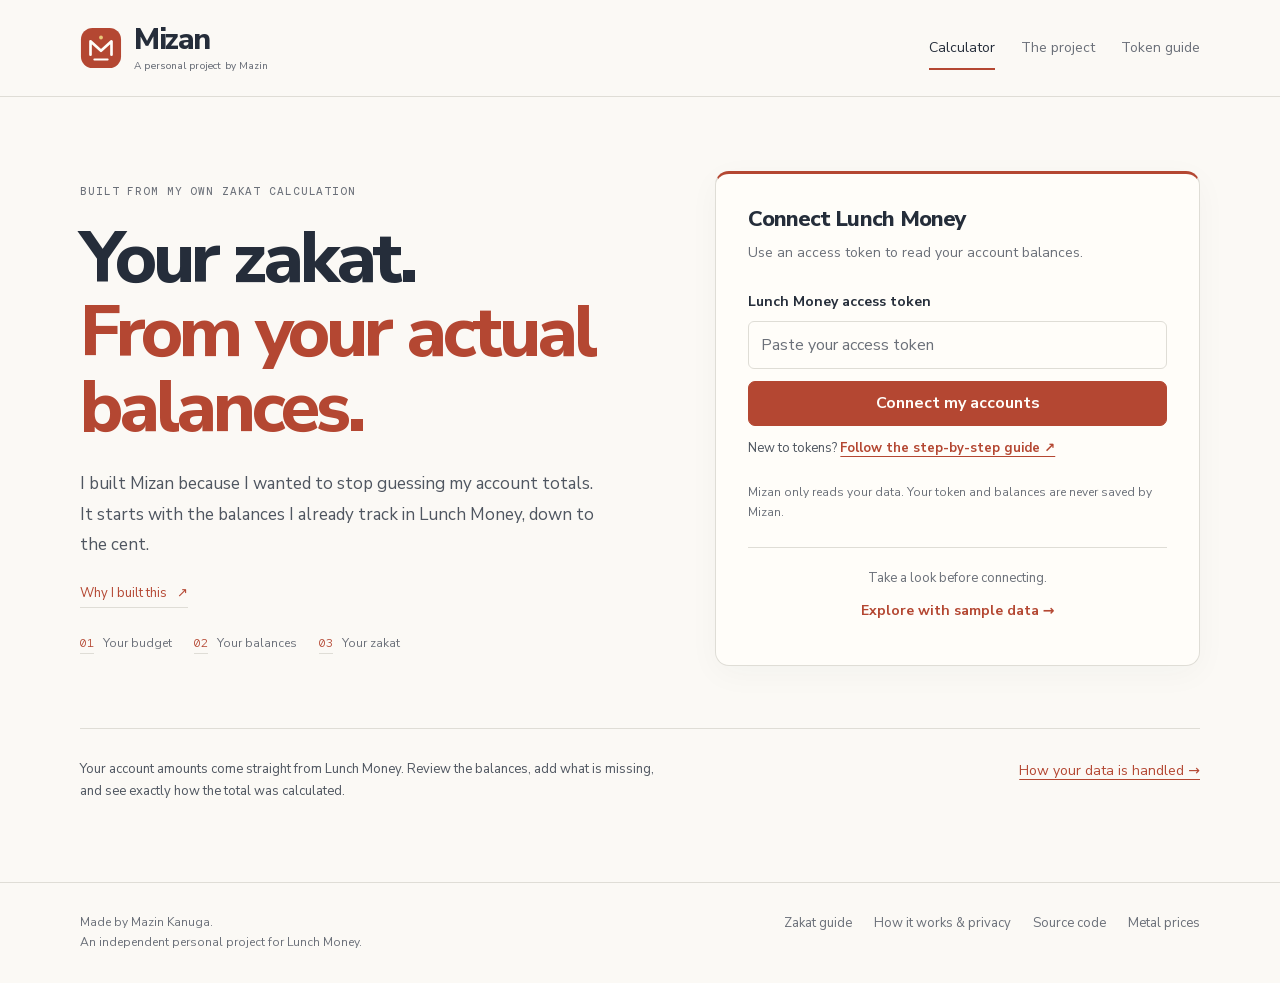
==== index.html @ a9b3d490 "Align token setup and references with current Lunch Money docs" ====
<!doctype html>
<html lang="en">
<head>
<meta charset="utf-8">
<meta name="viewport" content="width=device-width, initial-scale=1">
<!-- The page can connect only to the Lunch Money API and the gold and silver price API. Fonts come only from this site. -->
<meta http-equiv="Content-Security-Policy" content="default-src 'none'; script-src 'unsafe-inline'; style-src 'self' 'unsafe-inline'; font-src 'self'; connect-src https://api.lunchmoney.dev https://api.gold-api.com; img-src data:; base-uri 'none'; form-action 'none'">
<meta name="referrer" content="no-referrer">
<meta name="author" content="Mazin Kanuga">
<meta name="description" content="Mizan is a zakat calculator for Lunch Money users. It reads your balances and gets today's gold and silver prices. Read only. Your token goes only to the Lunch Money API.">
<meta name="color-scheme" content="light dark">
<meta name="theme-color" content="#fbf9f5" media="(prefers-color-scheme: light)">
<meta name="theme-color" content="#161b24" media="(prefers-color-scheme: dark)">
<link rel="icon" href="data:image/svg+xml,%3Csvg%20xmlns%3D%22http%3A%2F%2Fwww.w3.org%2F2000%2Fsvg%22%20viewBox%3D%220%200%2044%2044%22%3E%3Crect%20x%3D%221%22%20y%3D%221%22%20width%3D%2242%22%20height%3D%2242%22%20rx%3D%2212%22%20fill%3D%22%23b44732%22%2F%3E%3Cpath%20d%3D%22M11%2029V15L22%2025L33%2015V29M15%2034H29%22%20fill%3D%22none%22%20stroke%3D%22%23fff%22%20stroke-width%3D%222.8%22%20stroke-linecap%3D%22round%22%20stroke-linejoin%3D%22round%22%2F%3E%3Ccircle%20cx%3D%2222%22%20cy%3D%2211%22%20r%3D%222%22%20fill%3D%22%23e9c879%22%2F%3E%3C%2Fsvg%3E">
<title>Mizan: zakat calculator for Lunch Money</title>
<link rel="stylesheet" href="styles.css">
</head>
<body>
<a class="skip-link" href="#main">Skip to content</a>
<header class="top"><div class="wrap top-inner">
  <a class="brand" href="./" aria-label="Mizan home">
    <svg class="brand-mark" viewBox="0 0 44 44" aria-hidden="true" focusable="false" fill="none"><rect x="1" y="1" width="42" height="42" rx="12" fill="currentColor"/><path d="M11 29V15L22 25L33 15V29" stroke="var(--on-deep)" stroke-width="2.8" stroke-linecap="round" stroke-linejoin="round"/><path d="M15 34H29" stroke="var(--on-deep)" stroke-width="2" stroke-linecap="round"/><circle cx="22" cy="11" r="2" fill="var(--accent)"/></svg>
    <span class="brand-name">Mizan<span class="brand-sub">A personal project by Mazin</span></span>
  </a>
  <nav class="nav" aria-label="Main"><a href="index.html" aria-current="page">Calculator</a><a href="about.html">The project</a><a href="token-guide.html">Token guide</a></nav>
</div></header>
<main id="main" class="wrap">
  <section id="connect" aria-labelledby="heroHead">
    <div class="hero">
      <div class="hero-head">
        <p class="eyebrow">Built from my own zakat calculation</p>
        <h1 id="heroHead">Your zakat.<br><span class="hero-accent">From your actual<br>balances.</span></h1>
        <p class="lead">I built Mizan because I wanted to stop guessing my account totals. It starts with the balances I already track in Lunch Money, down to the cent.</p>
        <p class="personal-link"><a href="about.html">Why I built this <span aria-hidden="true">↗</span></a></p><ol class="journey" aria-label="How it works"><li><span>01</span> Your budget</li><li><span>02</span> Your balances</li><li><span>03</span> Your zakat</li></ol>
      </div>
      <div class="connect-card">
        <h2>Connect Lunch Money</h2>
        <p class="note">Use an access token to read your account balances.</p>
        <label for="token">Lunch Money access token</label>
        <input type="password" id="token" autocomplete="off" autocapitalize="off" autocorrect="off" spellcheck="false" data-1p-ignore data-lpignore="true" data-bwignore placeholder="Paste your access token" aria-describedby="tokenNotice">
        <button type="button" class="primary" id="connectBtn">Connect my accounts</button>
        <p id="status" role="status"></p>
        <p class="connect-help">New to tokens? <a href="token-guide.html" target="_blank" rel="noopener">Follow the step-by-step guide ↗</a></p>
        <p class="token-notice" id="tokenNotice">Mizan only reads your data. Your token and balances are never saved by Mizan.</p>
        <div class="sample-action"><p>Take a look before connecting.</p><button type="button" id="sampleBtn">Explore with sample data →</button></div>
      </div>
    </div>
    <div class="quiet-intro"><p>Your account amounts come straight from Lunch Money. Review the balances, add what is missing, and see exactly how the total was calculated.</p><a href="how-it-works.html">How your data is handled →</a></div>
  </section>

  <div id="app" class="app" hidden>
    <div class="connected"><span id="sub"></span><button type="button" id="restart">Start again</button></div>
    <nav class="progress" aria-label="Calculation steps"><span>✓ Connected</span><span class="divider" aria-hidden="true">/</span><button type="button" id="reviewStep" aria-controls="reviewView" aria-current="step">02 Review balances</button><span class="divider" aria-hidden="true">/</span><button type="button" id="estimateStep" aria-controls="estimateView">03 Your estimate</button></nav>
    <div class="warn" id="dataWarn" hidden></div>
    <section id="reviewView" class="flow-view" aria-labelledby="reviewHead">
      <div class="view-head"><p class="eyebrow">Step 2 of 3</p><h1 id="reviewHead" tabindex="-1">Start with your actual balances.</h1><p class="note">These are your Lunch Money account balances. Keep the ones that belong in your zakat, and check any that need updating.</p></div>
      <div class="review-layout">
        <div class="review-main">
          <div class="review-warnings"><div class="warn" id="staleWarn" hidden></div></div>
          <section class="section" id="accounts"><p class="source-summary" id="accountSourceSummary"></p><h2>Your accounts <span class="note">· <span class="cur"></span></span></h2>
            <div class="scroll"><table class="list"><thead><tr><th>Include</th><th>Account</th><th class="num">Balance</th></tr></thead><tbody id="accountRows"></tbody></table></div>
          </section>
          <details class="disclosure" id="extraAssets"><summary><span>Add other assets<span class="note">Cash, gold, silver, crypto or money owed to you</span></span></summary>
            <p class="note">Add only what is missing from the accounts above.</p>
            <div class="fields">
              <div class="field"><label for="cashHome">Cash at home</label><input type="number" id="cashHome" step="0.01" min="0"></div>
              <div class="field"><label for="crypto">Other crypto, market value</label><input type="number" id="crypto" step="0.01" min="0"></div>
              <div class="field"><label for="owed">Money owed to you that you expect to receive</label><input type="number" id="owed" step="0.01" min="0"></div>
              <div class="field"><label for="otherAssets">Other zakat assets, such as business stock</label><input type="number" id="otherAssets" step="0.01" min="0"></div>
              <div class="field"><label for="goldGrams">Gold that you own (grams)</label><input type="number" id="goldGrams" step="0.01" min="0"></div>
              <div class="field"><label for="goldKarat">Gold purity</label><select id="goldKarat" data-save><option value="24">24 karat</option><option value="22">22 karat</option><option value="21">21 karat</option><option value="18" selected>18 karat</option><option value="14">14 karat</option><option value="10">10 karat</option></select></div>
              <div class="field"><label for="silverGrams">Silver that you own (grams)</label><input type="number" id="silverGrams" step="0.01" min="0"></div>
              <div class="field"><label for="silverPurity">Silver purity</label><select id="silverPurity" data-save><option value="0.999">Fine (999)</option><option value="0.925" selected>Sterling (925)</option><option value="0.8">800</option></select></div>
            </div><p class="inline-note" id="metalValue"></p>
          </details>
          <details class="disclosure" id="debtSettings"><summary><span>Review debts<span class="note" id="debtSummary">Credit cards and other eligible deductions</span></span></summary>
            <p class="note">Credit cards are included by default. Select only the debts your method allows, and edit the deductible amount. Avoid counting the same debt twice.</p>
            <div class="scroll"><table class="list"><thead><tr><th>Include</th><th>Debt</th><th class="num">Amount</th></tr></thead><tbody id="debtRows"></tbody></table></div>
            <p class="note" id="noDebts" hidden>No credit card or loan balances were found.</p>
            <div class="field"><label for="otherDebts">Other debts due now</label><input type="number" id="otherDebts" step="0.01" min="0"></div>
            <p class="inline-note">Mortgage deductions are on the next screen.</p>
          </details>
        </div>
        <aside class="review-aside" aria-label="Before you continue"><h2>A quick check</h2><ol><li>Remove accounts that belong to someone else.</li><li>Check any balance marked “not current”.</li><li>Add missing assets and review debts.</li></ol><button type="button" id="continueEstimate" class="primary">See my estimate →</button><p class="inline-note">You can come back and change any amount.</p></aside>
      </div>
    </section>

    <section id="estimateView" class="flow-view" aria-labelledby="estimateHead" hidden>
      <div class="view-head"><p class="eyebrow">Step 3 of 3</p><h1 id="estimateHead" tabindex="-1">A number you can trace.</h1><p class="note">From each account balance to the final estimate. Open the calculation, review your method, and follow every dollar.</p></div>
      <div class="estimate-layout">
        <aside class="result" aria-labelledby="resultHead"><h2 class="due-label" id="resultHead" tabindex="-1">Estimated zakat</h2><div class="due" id="due" aria-live="polite" aria-atomic="true"></div><p id="resultMethod" class="result-method"></p><p class="due-hint">Assumes your hawl is complete. Confirm your method with your scholar.</p><p class="estimate-summary" id="estimateSummary"></p><details class="result-breakdown" id="resultBreakdown"><summary>How this is calculated</summary><div class="lines" id="lines"></div></details></aside>
        <div class="estimate-main">
          <section class="calculation-card" id="calculation" aria-labelledby="calculationTitle">
            <div class="chart-heading"><div><p class="eyebrow">From balances to your total</p><h2 id="calculationTitle">Every amount has a source.</h2></div><span class="chart-unit cur"></span></div>
            <p class="note">Your selected accounts, plus anything you add, less eligible debts.</p>
            <div id="calculationChart" class="waterfall-chart"></div>
            <dl id="calculationSteps" class="calculation-steps"></dl>
            <details class="ledger-detail"><summary>See every amount in this total</summary><div class="scroll" tabindex="0" role="region" aria-label="Calculation line items"><table><thead><tr><th>Item</th><th>Source</th><th class="num">Amount</th></tr></thead><tbody id="calculationItems"></tbody><tfoot><tr><th colspan="2" scope="row">Total after debts</th><td class="num" id="ledgerTotal"></td></tr></tfoot></table></div></details>
          </section>
          <details class="disclosure" id="methodSettings"><summary><span>Your method &amp; prices<span class="note" id="methodSummary"></span></span></summary><div class="method-content">
          <div class="estimate-choice"><fieldset><legend>Your nisab</legend><p class="note">The minimum wealth threshold. Choose the metal your method uses.</p><div class="choice-options"><label class="opt"><input type="radio" name="nisab" value="silver" checked>Silver</label><label class="opt"><input type="radio" name="nisab" value="gold">Gold</label></div></fieldset><p class="inline-note"><a href="zakat-guide.html#which-nisab" target="_blank" rel="noopener">Help choosing a nisab ↗</a></p></div>
          <details class="disclosure" id="mortgageSettings"><summary><span>Mortgage deduction<span class="note" id="mortgageChoice">Not deducted</span></span></summary>
            <p class="note">Scholars differ about mortgage deductions. Use the approach you follow.</p><fieldset><legend class="sr">Mortgage method</legend><div class="stacked-options"><label class="opt"><input type="radio" name="mortgage" value="none" checked>Do not deduct</label><label class="opt"><input type="radio" name="mortgage" value="next">Deduct the next payment</label><label class="opt"><input type="radio" name="mortgage" value="year">Deduct the next 12 months</label></div></fieldset>
            <div class="mortgage-fields fields" id="mortgageFields" hidden><div class="field"><label for="mortgagePayment">Deductible amount per payment</label><input type="number" id="mortgagePayment" step="0.01" min="0"></div><div class="field"><label for="mortgagePerYear">Payments a year</label><input type="number" id="mortgagePerYear" step="1" min="0" value="12"></div><p class="note">Enter only the part your method allows. For example, NZF UK excludes interest. For 12 months, use the average deductible amount per payment.</p></div><p class="inline-note" id="mortgageInfo"></p>
          </details>
          <details class="disclosure" id="priceSettings"><summary><span>Prices &amp; nisab weights<span class="note">Review prices or change the standard weights</span></span></summary>
            <div class="warn" id="priceWarn" hidden></div><p class="note">Prices in <span class="cur"></span> per gram of pure metal.</p>
            <div class="fields"><div class="field"><label for="goldPrice">Gold price per gram</label><input type="number" id="goldPrice" step="0.001" min="0"></div><div class="field"><label for="silverPrice">Silver price per gram</label><input type="number" id="silverPrice" step="0.0001" min="0"></div><div class="field"><label for="silverGramsNisab">Silver nisab (grams)</label><input type="number" id="silverGramsNisab" value="595" step="0.01" min="0" data-save></div><div class="field"><label for="goldGramsNisab">Gold nisab (grams)</label><input type="number" id="goldGramsNisab" value="85" step="0.01" min="0" data-save></div></div><p class="note price-info" id="priceInfo"></p>
          </details>
          </div></details>
          <details class="disclosure" id="comparison"><summary><span>How other methods compare<span class="note">Explore the difference; choose the method you follow</span></span></summary><div id="methodChart" class="method-chart" aria-label="Select a calculation method"></div><details class="ledger-detail"><summary>View the comparison table</summary><div class="scroll" tabindex="0" role="region" aria-label="Method comparison"><table><thead><tr><th>Nisab</th><th>Mortgage</th><th class="num">Threshold</th><th class="num">Net wealth</th><th class="num">Zakat</th></tr></thead><tbody id="methodRows"></tbody></table></div></details></details>
          <div class="view-actions"><button type="button" id="backToReview" class="link-button">← Edit my balances</button></div>
        </div>

      </div>
      <section class="history-panel chart-card" id="history" aria-labelledby="historyTitle">
        <div class="chart-heading"><div><p class="eyebrow">Your balances over time</p><h2 id="historyTitle">The year behind your number.</h2></div><span class="chart-unit">Lunch Money history</span></div>
        <p class="note">Selected Lunch Money accounts and debts only. Added assets, other debts and mortgage deductions are excluded. This history supports your hawl review; it cannot confirm a completed hawl.</p>
        <div class="history-readout"><div><span id="historyDate" class="history-date"></span><strong id="historyAmount"></strong></div><span id="historyState" class="history-state"></span></div>
        <div id="historyChart" class="history-chart"></div>
        <div id="historyTicks" class="history-ticks" aria-hidden="true"></div>
        <label class="sr" for="historyCursor">Explore a month in your balance history</label><input type="range" id="historyCursor" min="0" max="12" step="1" value="12" aria-describedby="historyCursorHelp">
        <p id="historyCursorHelp" class="chart-help">Drag to explore a month, or use the arrow keys. Only adjacent complete totals are connected.</p>
        <div class="chart-legend"><span><i class="complete-dot"></i>Complete total</span><span><i class="partial-dot"></i>Partial subtotal</span><span id="thresholdLegend"></span></div>
        <details class="ledger-detail"><summary>View monthly amounts &amp; coverage</summary><p id="hawlSummary"></p><div class="scroll" tabindex="0" role="region" aria-label="Monthly balance history"><table><thead><tr><th>Month</th><th class="num">Known total</th><th class="barcell"><span class="sr">Compared with the nisab</span></th></tr></thead><tbody id="hawlRows"></tbody></table></div><p class="note">Partial rows are not classified against the nisab. <a href="zakat-guide.html#hawl" target="_blank" rel="noopener">Read about the hawl ↗</a></p></details>
      </section>
      <div class="reset-row"><button type="button" class="link-button small" id="reset">Reset my method choices</button><p class="note">Only your method preferences are saved. Your balances and token are not.</p></div>
    </section>
  </div>
</main>
<footer class="foot"><div class="wrap foot-inner">
  <div><p>Made by Mazin Kanuga.</p><p>An independent personal project for <a href="https://lunchmoney.app" rel="noreferrer">Lunch Money</a>.</p></div>
  <nav aria-label="Footer"><a href="zakat-guide.html">Zakat guide</a><a href="how-it-works.html">How it works &amp; privacy</a><a href="https://github.com/TechnoDudeX/lunchmoney-zakat" rel="noreferrer">Source code</a><a href="https://gold-api.com" rel="noreferrer">Metal prices</a></nav>
</div></footer>
<script>(function () {
  "use strict";
  var API = "https://api.lunchmoney.dev/v2";
  var OUNCE_GRAMS = 31.1034768;
  var SAVE_KEY = "lunchmoney-zakat-choices-v1";
  var RETIREMENT = /\b(rrsp|rrif|lira|lif|lrsp|dpsp|prpp|pension|401\s?\(?k\)?|403\s?\(?b\)?|457b?|ira|roth|tsp|sep[- ]?ira|simple[- ]?ira|retire\w*)\b/i;
  var MONTHS = ["Jan", "Feb", "Mar", "Apr", "May", "Jun", "Jul", "Aug", "Sep", "Oct", "Nov", "Dec"];

  var $ = function (id) { return document.getElementById(id); };
  var num = function (el) { var v = parseFloat(el.value); return isFinite(v) ? v : 0; };
  var pos = function (el) { return Math.max(0, num(el)); };  // fields that cannot be less than 0
  var radio = function (name) { return document.querySelector("input[name=" + name + "]:checked").value; };
  var pad = function (n) { return String(n).padStart(2, "0"); };
  var esc = function (s) {
    return String(s).replace(/[&<>"']/g, function (c) {
      return { "&": "&amp;", "<": "&lt;", ">": "&gt;", '"': "&quot;", "'": "&#39;" }[c];
    });
  };
  var fdate = function (iso) {
    if (!iso) return "unknown";
    var p = iso.split("-");
    return (p[2] ? (+p[2]) + " " : "") + MONTHS[+p[1] - 1] + " " + p[0];
  };
  function todayIso() { var t = new Date(); return t.getFullYear() + "-" + pad(t.getMonth() + 1) + "-" + pad(t.getDate()); }
  function lastMonths(n) {
    var t = new Date(), out = [];
    for (var i = n - 1; i >= 0; i--) {
      var d = new Date(t.getFullYear(), t.getMonth() - i, 1);
      out.push(d.getFullYear() + "-" + pad(d.getMonth() + 1));
    }
    return out;
  }

  // ---------------------------------------------------------------------------
  // Reading data. The only request method in this file is GET.
  // ---------------------------------------------------------------------------

  function lmGet(token, path) {
    return fetch(API + path, {
      method: "GET", credentials: "omit", cache: "no-store", redirect: "error", referrerPolicy: "no-referrer",
      headers: { "Authorization": "Bearer " + token, "Accept": "application/json" }
    }).then(function (r) {
      if (r.status === 401 || r.status === 403) throw new Error("The token does not work. Copy all of it again, or make a new token.");
      if (r.status === 429) throw new Error("Lunch Money received too many requests. Wait 1 minute, then try again.");
      if (!r.ok) throw new Error("Lunch Money sent error " + r.status + " for " + path.split("?")[0] + ".");
      return r.json();
    }, function () {
      throw new Error("The page cannot connect to Lunch Money. Check your internet connection.");
    });
  }

  function metalPrices(currency) {
    var cur = currency.toUpperCase();
    var one = function (symbol) {
      return fetch("https://api.gold-api.com/price/" + symbol + "/" + encodeURIComponent(cur),
                   { method: "GET", credentials: "omit", cache: "no-store", redirect: "error", referrerPolicy: "no-referrer" })
        .then(function (r) { return r.ok ? r.json() : Promise.reject(r.status); });
    };
    return Promise.all([one("XAU"), one("XAG")]).then(function (p) {
      if (!(p[0].price > 0) || !(p[1].price > 0) || p[0].currency !== cur || p[1].currency !== cur) throw new Error("no price");
      return { gold: p[0].price / OUNCE_GRAMS, silver: p[1].price / OUNCE_GRAMS,
               date: (p[0].updatedAt || todayIso()).slice(0, 10), source: "gold-api.com", fallback: false };
    }).catch(function () {
      return { gold: 0, silver: 0, date: "", source: "", fallback: true };
    });
  }

  function loadFromLunchMoney(token) {
    var months = lastMonths(13), warnings = [];
    // The parts that the calculator can work without: show a warning, not an error.
    var optional = function (key, text) {
      return function () { warnings.push(text); var o = {}; o[key] = []; return o; };
    };
    return lmGet(token, "/me").then(function (me) {
      return Promise.all([
        lmGet(token, "/plaid_accounts"),
        lmGet(token, "/manual_accounts"),
        lmGet(token, "/crypto/manual").catch(optional("crypto_manual",
          "The page could not read your manual crypto from Lunch Money. Try again, or add its value under Add other assets on Review balances.")),
        lmGet(token, "/crypto/synced").catch(optional("crypto_synced",
          "The page could not read your synced crypto from Lunch Money. Try again, or add its value under Add other assets on Review balances.")),
        // end_month is last month: the current month can be in the future for the server (time zones),
        // and the hawl uses the amounts on the page for today.
        lmGet(token, "/balance_history?start_month=" + months[0] + "&end_month=" + months[months.length - 2]).catch(
          optional("balance_history", "The page could not read your balance history, so the hawl table is not complete.")),
        metalPrices(me.primary_currency || "usd")
      ]).then(function (r) {
        var data = buildData(me, r[0].plaid_accounts || [], r[1].manual_accounts || [], r[2].crypto_manual || [],
                             r[3].crypto_synced || [], r[4].balance_history || [], r[5], months);
        data.warnings = warnings.concat(data.warnings);
        return data;
      });
    });
  }

  function kindOf(type, subtype, name) {
    var t = (type || "").toLowerCase();
    if (t === "loan" && /mortgage/i.test((subtype || "") + " " + name)) return "mortgage";
    return { cash: "cash", depository: "cash", checking: "cash", savings: "cash", investment: "investment",
             brokerage: "investment", cryptocurrency: "investment", credit: "card", loan: "loan",
             "other liability": "loan", "other asset": "other", "employee compensation": "other" }[t] || "skip";
  }

  function buildData(me, plaid, manual, cryptoManual, cryptoSynced, history, prices, months) {
    var currency = (me.primary_currency || "usd").toLowerCase();
    var hist = {};
    history.forEach(function (s) {
      var src = s.source || {};
      var id = src.plaid_account_id || src.manual_account_id || src.crypto_manual_id || src.crypto_synced_id || src.deleted_account_id;
      // A synced crypto account has 1 source for each coin. A manual crypto entry is 1 coin, and its symbol can be null.
      var key = src.type + ":" + id + (src.type === "crypto_synced" ? ":" + String(src.symbol || "").toLowerCase() : "");
      var byMonth = {};
      (s.balances || []).forEach(function (b) {
        var value = b.to_base == null || b.to_base === "" ? NaN : Number(b.to_base);
        byMonth[b.month] = isFinite(value) ? value : null;
      });
      hist[key] = { source: src, months: byMonth };
    });
    var series = function (key) {
      var h = hist[key];
      return months.map(function (m) { return h && (m in h.months) ? h.months[m] : null; });
    };
    var accounts = [], debts = [], mortgages = [], used = {}, warnings = [];
    var CLOSED_NOTE = "Closed account. It counts only for the months when it was open.";

    function add(o) {
      var h = series(o.key);
      used[o.key] = true;
      if (!o.amount && !o.keep && !h.some(Boolean)) return;
      var kind = kindOf(o.type, o.subtype, o.name);
      var row = { key: o.key, name: o.name, amount: o.amount, status: o.status || "", history: h,
                  updated: (o.updated || "").slice(0, 10), note: o.note || "", include: o.include !== false };
      if (o.currency && o.currency.toLowerCase() !== currency && o.status !== "closed") {
        row.note = ("The account is in " + o.currency.toUpperCase() + ". The amount is at the Lunch Money exchange rate. " + row.note).trim();
      }
      if (o.status === "closed" && (kind === "loan" || kind === "mortgage")) return;  // a closed loan is not due now
      if (kind === "mortgage") { if (o.amount) mortgages.push({ name: o.name, balance: o.amount }); return; }
      if (kind === "skip") return;
      if (kind === "cash" || kind === "investment") {
        // Test the account's own name, not the bank name ("Wealthsimple" must not look like "SIMPLE IRA").
        if (o.status !== "closed" && RETIREMENT.test((o.subtype || "") + " " + (o.ownName || o.name))) {
          row.note = (row.note + " Retirement account. Some scholars delay zakat on this money until you take it out.").trim();
        }
        accounts.push(row);
      } else if (kind === "other") {
        row.include = false;
        row.note = (row.note + " Include it if it is cash, savings, trade goods or investments.").trim();
        accounts.push(row);
      } else {
        row.amount = Math.max(o.amount, 0);  // a card paid in full stays, for its past month-end balances
        if (kind === "card" && o.status === "deactivated") {
          row.include = false;
          row.note = (row.note + " This card is deactivated. Include it only if you still owe this balance.").trim();
        } else if (kind === "loan") {
          row.include = false;
          row.note = (row.note + " Include only the part that is due now.").trim();
        }
        debts.push(row);
      }
    }
    // Plaid and manual accounts always have to_base. For crypto, to_base is null when Lunch Money has no price,
    // and balance is then a number of coins, not money.
    var amountOf = function (a) { return Number(a.to_base != null ? a.to_base : a.balance) || 0; };
    var cryptoValue = function (c) { return c.to_base != null ? Number(c.to_base) || 0 : null; };

    plaid.forEach(function (a) {
      // Closed and inactive accounts count only for the months when they were open.
      var closed = a.status === "inactive" || a.status === "closed";
      var name = a.display_name || ((a.institution_name || "") + " " + a.name).trim();
      add({ key: "plaid:" + a.id, type: a.type, subtype: a.subtype, status: closed ? "closed" : a.status, currency: a.currency,
            name: name + (closed ? " (closed)" : ""), ownName: a.name, amount: closed ? 0 : amountOf(a),
            note: closed ? CLOSED_NOTE : "", updated: a.balance_last_update || a.plaid_last_successful_update });
    });
    manual.forEach(function (a) {
      var closed = a.status === "closed" || !!a.closed_on;
      add({ key: "manual:" + a.id, type: a.type, subtype: a.subtype, status: closed ? "closed" : "manual", currency: a.currency,
            name: (a.display_name || a.name) + (closed ? " (closed)" : ""), ownName: a.name, amount: closed ? 0 : amountOf(a),
            note: closed ? CLOSED_NOTE : "", updated: a.balance_as_of || a.updated_at });
    });
    var cryptoNote = "Crypto that you keep as an investment is usually subject to zakat at its market value.";
    var noPrice = "Lunch Money has no price for this coin. Type its value, and select the box.";
    cryptoManual.forEach(function (c) {
      var value = cryptoValue(c);
      add({ key: "crypto_manual:" + c.id, type: "cryptocurrency", status: "manual", include: value !== null, keep: value === null,
            name: c.display_name || c.name || String(c.symbol || "").toUpperCase(), amount: value || 0,
            updated: c.balance_as_of, note: value === null ? noPrice : cryptoNote });
    });
    cryptoSynced.forEach(function (acc) {
      (acc.balances || []).forEach(function (b) {
        var value = cryptoValue(b);
        add({ key: "crypto_synced:" + acc.id + ":" + String(b.symbol || "").toLowerCase(), type: "cryptocurrency",
              status: acc.status === "active" ? "active" : "relink", include: value !== null, keep: value === null,
              name: ((acc.display_name || acc.provider || "") + " " + (b.display_name || b.name || String(b.symbol || "").toUpperCase())).trim(),
              amount: value || 0, updated: b.balance_as_of, note: value === null ? noPrice : cryptoNote });
      });
    });
    // Deleted accounts: only their past month-end balances, for the hawl. A deleted home, car or loan is not used.
    Object.keys(hist).forEach(function (key) {
      var src = hist[key].source;
      if (used[key] || src.type !== "deleted") return;
      var type = src.account_type || "cash";
      var kind = kindOf(type, src.subtype, src.display_name || src.name || "");
      if (kind === "skip" || kind === "loan" || kind === "mortgage") return;
      add({ key: key, type: type, subtype: src.subtype, status: "closed", amount: 0,
            name: (src.display_name || src.name || "Deleted account") + " (closed)", note: CLOSED_NOTE });
    });

    return { generated: todayIso(), budget: me.budget_name || "", currency: currency, months: months,
             accounts: accounts, debts: debts, mortgages: mortgages, prices: prices, sample: false, warnings: warnings };
  }

  function sampleData() {
    var months = lastMonths(13);
    var grow = function (start, step, today) {
      return months.map(function (m, i) { return i === months.length - 1 ? today : Math.round((start + step * i) * 100) / 100; });
    };
    return metalPrices("cad").then(function (prices) {
      return {
        generated: todayIso(), budget: "Sample budget", currency: "cad", months: months, sample: true, prices: prices, warnings: [],
        accounts: [
          { key: "s1", name: "Sample Bank Chequing", amount: 4200, status: "active", updated: todayIso(), note: "", include: true, history: grow(2500, 150, 4200) },
          { key: "s2", name: "Sample Bank Savings", amount: 8500, status: "active", updated: todayIso(), note: "", include: true, history: grow(5000, 300, 8500) },
          { key: "s3", name: "Sample Broker TFSA", amount: 6300, status: "active", updated: todayIso(), note: "", include: true, history: grow(4000, 200, 6300) },
          { key: "s4", name: "Sample Broker RRSP", amount: 12000, status: "relink", updated: lastMonths(1)[0] + "-01", include: true, history: grow(9000, 250, 12000),
            note: "Retirement account. Some scholars delay zakat on this money until you take it out." },
          { key: "s5", name: "Sample Wallet BTC", amount: 2100, status: "manual", updated: todayIso(), include: true, history: grow(1200, 80, 2100),
            note: "Crypto that you keep as an investment is usually subject to zakat at its market value." }
        ],
        debts: [
          { key: "s6", name: "Sample Bank Visa", amount: 650, status: "active", updated: todayIso(), note: "", include: true, history: grow(900, -20, 650) }
        ],
        mortgages: [{ name: "Sample Bank Mortgage", balance: 420000 }]
      };
    });
  }

  // ---------------------------------------------------------------------------
  // The calculator
  // ---------------------------------------------------------------------------

  var D, money, price, accountRows, debtRows;
  var METAL = { silver: "Silver", gold: "Gold" };
  var MORTGAGE = { none: "Not deducted", next: "Next payment", year: "Next 12 months" };

  function setView(view) {
    var reviewing = view === "review";
    $("reviewView").hidden = !reviewing;
    $("estimateView").hidden = reviewing;
    $("reviewStep").toggleAttribute("aria-current", reviewing);
    $("estimateStep").toggleAttribute("aria-current", !reviewing);
    (reviewing ? $("reviewStep") : $("estimateStep")).setAttribute("aria-current", "step");
    (reviewing ? $("reviewHead") : $("estimateHead")).focus({ preventScroll: true });
    window.scrollTo(0, 0);
  }

  function show(data) {
    D = data;
    var cur = D.currency.toUpperCase();
    money = new Intl.NumberFormat(undefined, { style: "currency", currency: cur });
    price = new Intl.NumberFormat(undefined, { style: "currency", currency: cur, maximumFractionDigits: 3 });
    document.querySelectorAll(".cur").forEach(function (el) { el.textContent = cur; });

    $("sub").textContent = D.sample ? "Sample accounts · " + cur + " · Fictional balances" : D.budget + " · " + cur + " · " + fdate(D.generated);
    $("priceInfo").textContent = D.prices.fallback ? "You can enter prices manually." : "Prices from " + D.prices.source + " · " + fdate(D.prices.date) + ". You can edit these values.";
    $("priceWarn").hidden = !D.prices.fallback;
    $("priceWarn").textContent = "We couldn't load gold and silver prices in " + cur + ". Enter today's prices here to complete your estimate.";
    $("goldPrice").value = D.prices.gold ? D.prices.gold.toFixed(3) : "";
    $("silverPrice").value = D.prices.silver ? D.prices.silver.toFixed(4) : "";

    accountRows = buildRows(D.accounts, "accountRows");
    debtRows = buildRows(D.debts, "debtRows");
    $("noDebts").hidden = D.debts.length > 0;
    $("mortgageInfo").textContent = D.mortgages.length ? "A mortgage was found in Lunch Money. Enter only the amount you can deduct; the full balance is not deducted automatically." : "";
    var stale = accountRows.concat(debtRows).filter(function (r) { return r.stale && r.data.include && r.data.amount; })
      .map(function (r) { return r.data.name; });
    $("staleWarn").hidden = !stale.length;
    $("staleWarn").textContent = stale.length + (stale.length === 1 ? " balance may be" : " balances may be") + " out of date. Check the rows marked ‘not current’ against your bank before continuing.";
    $("debtSettings").open = debtRows.some(function (r) { return r.stale && r.cb.checked && num(r.input); });
    $("dataWarn").hidden = !(D.warnings && D.warnings.length);
    $("dataWarn").textContent = (D.warnings || []).join(" ");

    $("connect").hidden = true;
    $("app").hidden = false;
    load();
    render();
    setView("review");
  }

  function buildRows(list, tbodyId) {
    var tbody = $(tbodyId), rows = [];
    tbody.innerHTML = "";
    list.forEach(function (a) {
      var tr = document.createElement("tr");
      var old = a.updated ? (new Date(D.generated) - new Date(a.updated)) / 86400000 > 3 : false;
      var stale = old || ["relink", "error", "revoked", "not found"].indexOf(a.status) >= 0;
      tr.innerHTML =
        '<td><input type="checkbox" aria-label="Include ' + esc(a.name) + '"' + (a.include ? " checked" : "") + "></td>" +
        '<td><span class="name">' + esc(a.name) + "</span>" +
        '<div class="note"><span class="source-state">' + (D.sample ? "Sample balance" : "Lunch Money") + '</span></div>' +
        (a.status === "closed" ? "" : '<div class="note">Balance from ' + esc(fdate(a.updated)) +
          (stale ? ' <span class="badge">not current</span>' : "") + "</div>") +
        (a.note ? '<div class="note">' + esc(a.note) + "</div>" : "") + "</td>" +
        '<td class="num"><input type="number" step="0.01" aria-label="Amount for ' + esc(a.name) + '"></td>';
      var cb = tr.querySelector("input[type=checkbox]"), input = tr.querySelector("input[type=number]");
      input.value = Number(a.amount).toFixed(2);
      tbody.appendChild(tr);
      rows.push({ data: a, cb: cb, input: input, tr: tr, stale: stale, source: tr.querySelector(".source-state") });
    });
    return rows;
  }

  // Only the choices are saved. Amounts and the token are never saved.
  function load() {
    try {
      var s = JSON.parse(localStorage.getItem(SAVE_KEY) || "{}");
      document.querySelectorAll("[data-save]").forEach(function (el) {
        if (s[el.id] == null) return;
        if (el.tagName === "SELECT" ? el.querySelector('option[value="' + s[el.id] + '"]') : parseFloat(s[el.id]) > 0) el.value = s[el.id];
      });
      ["nisab", "mortgage"].forEach(function (n) {
        var el = s[n] && document.querySelector('input[name=' + n + '][value="' + s[n] + '"]');
        if (el) el.checked = true;
      });
    } catch (e) { /* storage is not available: use the defaults */ }
  }
  function save() {
    try {
      var s = { nisab: radio("nisab"), mortgage: radio("mortgage") };
      document.querySelectorAll("[data-save]").forEach(function (el) { s[el.id] = el.value; });
      localStorage.setItem(SAVE_KEY, JSON.stringify(s));
    } catch (e) { /* storage is not available */ }
  }

  function totals(metal, mortgageMode) {
    var gold = pos($("goldPrice")), silver = pos($("silverPrice"));
    var assets = 0, debts = 0;
    accountRows.forEach(function (r) { if (r.cb.checked) assets += num(r.input); });  // an overdraft can be < 0
    var goldValue = pos($("goldGrams")) * (num($("goldKarat")) / 24) * gold;
    var silverValue = pos($("silverGrams")) * num($("silverPurity")) * silver;
    assets += pos($("cashHome")) + pos($("crypto")) + pos($("owed")) + pos($("otherAssets")) + goldValue + silverValue;
    debtRows.forEach(function (r) { if (r.cb.checked) debts += pos(r.input); });
    debts += pos($("otherDebts"));
    var pay = pos($("mortgagePayment"));
    var mortgage = mortgageMode === "next" ? pay : mortgageMode === "year" ? pay * pos($("mortgagePerYear")) : 0;
    var net = assets - debts - mortgage;
    var grams = pos($(metal + "GramsNisab"));
    var unit = metal === "gold" ? gold : silver;
    var nisab = grams * unit;
    var missing = [];
    if (!(unit > 0)) missing.push(metal + " price");
    if (!(grams > 0)) missing.push(metal + " nisab weight");
    if (pos($("goldGrams")) > 0 && !(gold > 0) && metal !== "gold") missing.push("gold price");
    if (pos($("silverGrams")) > 0 && !(silver > 0) && metal !== "silver") missing.push("silver price");
    var ready = missing.length === 0;
    var due = ready ? (net > 0 && net >= nisab ? net * 0.025 : 0) : null;
    return { assets: assets, debts: debts, mortgage: mortgage, net: net, nisab: nisab, due: due, ready: ready,
             nisabReady: unit > 0 && grams > 0, missing: missing,
             assetsReady: !(pos($("goldGrams")) > 0 && !(gold > 0)) && !(pos($("silverGrams")) > 0 && !(silver > 0)),
             grams: grams, unit: unit, goldValue: goldValue, silverValue: silverValue };
  }

  // Missing history is unknown, never an assumed zero. Closed-account gaps also
  // stay unknown: month-end data alone cannot establish an opening/closing date.
  function hawlMonths(monthKeys, accounts, debts, nisab, ready) {
    var last = monthKeys.length - 1;
    return monthKeys.map(function (m, i) {
      var total = 0, has = i === last, missing = 0;
      function add(rows, sign) {
        rows.forEach(function (r) {
          if (!r.cb.checked) return;
          if (i === last) total += sign * (sign === 1 ? num(r.input) : pos(r.input));
          else if (r.data.history[i] != null) {
            has = true;
            total += sign * (sign === 1 ? r.data.history[i] : Math.max(0, r.data.history[i]));
          } else missing++;
        });
      }
      add(accounts, 1);
      add(debts, -1);
      var complete = has && missing === 0;
      return { month: m, total: total, has: has, missing: missing, complete: complete,
               above: complete && ready ? total >= nisab : null };
    });
  }

  // The graphs use the same numbers as the calculator. Unknown history stays unknown.
  var historySelection = null, historyModel = null;

  function waterfallModel(accountTotal, assetTotal, deductions) {
    var added = assetTotal - accountTotal;
    if (Math.abs(added) < 0.00000001) added = 0;
    var net = assetTotal - deductions;
    return [
      { key: "accounts", label: "Accounts", start: 0, end: accountTotal, amount: accountTotal },
      { key: "additions", label: "Added here", start: accountTotal, end: assetTotal, amount: added },
      { key: "deductions", label: "Deductions", start: assetTotal, end: net, amount: deductions ? -deductions : 0 },
      { key: "net", label: "After debts", start: 0, end: net, amount: net }
    ];
  }

  function graphExtent(values) {
    var min = Math.min.apply(null, values.concat([0]));
    var max = Math.max.apply(null, values.concat([0]));
    var span = max - min || 1;
    return { min: min < 0 ? min - span * 0.08 : 0, max: max + span * 0.12 };
  }

  function historyPlot(months, nisab, ready) {
    var values = months.filter(function (m) { return m.has; }).map(function (m) { return m.total; });
    if (ready) values.push(nisab);
    var extent = graphExtent(values);
    var y = function (value) { return 18 + (extent.max - value) / (extent.max - extent.min) * 198; };
    var points = months.map(function (m, i) {
      return { month: m.month, total: m.total, has: m.has, complete: m.complete, missing: m.missing,
        x: months.length > 1 ? 20 + i / (months.length - 1) * 680 : 360, y: m.has ? y(m.total) : null };
    });
    var segments = [], run = [];
    function finish() { if (run.length > 1) segments.push(run); run = []; }
    points.forEach(function (p) { if (p.has && p.complete) run.push(p); else finish(); });
    finish();
    return { points: points, segments: segments, zeroY: y(0), thresholdY: ready ? y(nisab) : null, extent: extent };
  }

  function isAdjusted(row) {
    return num(row.input) !== Number(Number(row.data.amount).toFixed(2));
  }

  function sourceOf(row) {
    return isAdjusted(row) ? "Adjusted here" : D.sample ? "Sample balance" : "Lunch Money";
  }

  function calculationItems(t) {
    var items = [];
    accountRows.forEach(function (r) {
      if (r.cb.checked) items.push({ name: r.data.name || "Account", source: sourceOf(r), amount: num(r.input) });
    });
    [["cashHome", "Cash at home"], ["crypto", "Other crypto"], ["owed", "Money owed to you"], ["otherAssets", "Other assets"]].forEach(function (pair) {
      var value = pos($(pair[0]));
      if (value) items.push({ name: pair[1], source: "Added here", amount: value });
    });
    if (pos($("goldGrams"))) items.push({ name: "Gold (" + pos($("goldGrams")) + " g, " + num($("goldKarat")) + " karat)", source: "Added here", amount: pos($("goldPrice")) ? t.goldValue : null });
    if (pos($("silverGrams"))) items.push({ name: "Silver (" + pos($("silverGrams")) + " g)", source: "Added here", amount: pos($("silverPrice")) ? t.silverValue : null });
    debtRows.forEach(function (r) {
      if (r.cb.checked) items.push({ name: r.data.name || "Debt", source: sourceOf(r), amount: pos(r.input) ? -pos(r.input) : 0 });
    });
    if (pos($("otherDebts"))) items.push({ name: "Other debts due now", source: "Added here", amount: -pos($("otherDebts")) });
    if (t.mortgage) items.push({ name: "Mortgage: " + MORTGAGE[radio("mortgage")].toLowerCase(), source: "Your method", amount: -t.mortgage });
    return items;
  }

  function renderCalculation(t) {
    var selected = accountRows.filter(function (r) { return r.cb.checked; });
    var accountTotal = selected.reduce(function (sum, r) { return sum + num(r.input); }, 0);
    var adjusted = selected.filter(isAdjusted).length;
    $("accountSourceSummary").textContent = selected.length + " accounts included · " + adjusted + " adjusted here";
    accountRows.concat(debtRows).forEach(function (r) {
      if (!r.source) return;
      r.source.textContent = sourceOf(r);
      r.source.classList.toggle("adjusted", isAdjusted(r));
    });
    $("ledgerTotal").textContent = t.assetsReady ? money.format(t.net) : "Incomplete";
    $("calculationItems").innerHTML = calculationItems(t).map(function (item) {
      var local = item.source === "Added here" || item.source === "Adjusted here" || item.source === "Your method";
      return '<tr><td>' + esc(item.name) + '</td><td><span class="source-tag ' + (local ? "local" : "imported") + '">' + esc(item.source) + '</span></td><td class="num">' + (item.amount == null ? "Price needed" : esc(money.format(item.amount))) + '</td></tr>';
    }).join("");
    if (!t.assetsReady) {
      $("calculationChart").innerHTML = '<p class="chart-empty">Add the missing metal prices under Your method &amp; prices to complete this breakdown.</p>';
      $("calculationSteps").innerHTML = "";
      return;
    }
    var steps = waterfallModel(accountTotal, t.assets, t.debts + t.mortgage);
    var extent = graphExtent(steps.reduce(function (all, step) { return all.concat([step.start, step.end]); }, []));
    var y = function (value) { return 16 + (extent.max - value) / (extent.max - extent.min) * 190; };
    var svg = '<svg viewBox="0 0 720 230" role="img" aria-labelledby="calculationSvgTitle calculationSvgDesc"><title id="calculationSvgTitle">From your accounts to your net wealth</title><desc id="calculationSvgDesc">' + esc(steps.map(function (s) { return s.label + ": " + money.format(s.amount); }).join(". ")) + '</desc>';
    [0, 0.5, 1].forEach(function (fraction) {
      var at = 16 + fraction * 190;
      svg += '<line class="chart-grid" x1="16" x2="704" y1="' + at + '" y2="' + at + '"/>';
    });
    svg += '<line class="chart-zero" x1="16" x2="704" y1="' + y(0).toFixed(2) + '" y2="' + y(0).toFixed(2) + '"/>';
    steps.forEach(function (step, i) {
      var x = 48 + i * 170, top = Math.min(y(step.start), y(step.end));
      var height = Math.max(2, Math.abs(y(step.start) - y(step.end)));
      svg += '<rect class="waterfall-bar ' + step.key + '" x="' + x + '" y="' + top.toFixed(2) + '" width="104" height="' + height.toFixed(2) + '" rx="3"/>';
      if (i < steps.length - 1) svg += '<path class="chart-connector" d="M' + (x + 104) + ' ' + y(step.end).toFixed(2) + 'H' + (x + 170) + '"/>';
    });
    $("calculationChart").innerHTML = svg + '</svg>';
    $("calculationSteps").innerHTML = steps.map(function (step) { return '<div class="' + step.key + '"><dt>' + step.label + '</dt><dd>' + esc(money.format(step.amount)) + '</dd></div>'; }).join("");
  }

  function methodChartMarkup(methods) {
    var max = Math.max.apply(null, methods.map(function (m) { return m.ready ? m.due : 0; }).concat([1]));
    return methods.map(function (method) {
      var label = METAL[method.metal] + " · " + MORTGAGE[method.mode];
      var amount = method.ready ? money.format(method.due) : "Incomplete";
      var width = method.ready ? method.due / max * 100 : 0;
      return '<button type="button" class="method-bar" data-metal="' + method.metal + '" data-mortgage="' + method.mode + '" aria-pressed="' + method.selected + '" aria-label="' + esc("Use " + label + ": " + amount) + '"><span class="method-bar-heading"><span class="method-bar-label">' + label + '</span><span class="method-bar-value">' + esc(amount) + '</span></span><span class="method-bar-track" aria-hidden="true"><span class="method-bar-fill" style="--bar-size:' + width.toFixed(3) + '%"></span></span>' + (method.ready && method.due === 0 ? '<span class="method-bar-zero">Below this method\'s nisab, or no positive net wealth</span>' : "") + '</button>';
    }).join("");
  }

  function updateHistorySelection() {
    if (!historyModel || !historyModel.points.length) return;
    var i = Math.max(0, Math.min(historyModel.points.length - 1, historySelection));
    var point = historyModel.points[i];
    $("historyDate").textContent = fdate(point.month) + (i === historyModel.points.length - 1 ? " · Today" : "");
    $("historyAmount").textContent = point.has ? money.format(point.total) : "No data";
    $("historyState").textContent = !point.has ? "No selected balances available" : point.complete ? "All selected balances available" : "Partial subtotal · " + point.missing + (point.missing === 1 ? " balance missing" : " balances missing");
    $("historyState").classList.toggle("partial", point.has && !point.complete);
    $("historyCursor").setAttribute("aria-valuetext", $("historyDate").textContent + ": " + $("historyAmount").textContent + ". " + $("historyState").textContent);
    $("historySelection").setAttribute("x1", point.x.toFixed(2));
    $("historySelection").setAttribute("x2", point.x.toFixed(2));
    document.querySelectorAll("#historyChart [data-month]").forEach(function (circle) { circle.classList.toggle("selected", Number(circle.getAttribute("data-month")) === i); });
  }

  function renderHistory(months, nisab, ready) {
    historyModel = historyPlot(months, nisab, ready);
    if (historySelection == null) historySelection = months.length - 1;
    historySelection = Math.min(historySelection, months.length - 1);
    var svg = '<svg viewBox="0 0 720 240" role="img" aria-labelledby="historySvgTitle historySvgDesc"><title id="historySvgTitle">Your selected Lunch Money balances over time</title><desc id="historySvgDesc">Complete totals are connected only across adjacent complete months. Hollow markers show partial subtotals. Missing months have no marker. Use the slider or data table for exact amounts.</desc>';
    [18, 84, 150, 216].forEach(function (at) { svg += '<line class="chart-grid" x1="20" x2="700" y1="' + at + '" y2="' + at + '"/>'; });
    svg += '<line class="chart-zero" x1="20" x2="700" y1="' + historyModel.zeroY.toFixed(2) + '" y2="' + historyModel.zeroY.toFixed(2) + '"/>';
    if (ready) svg += '<line class="chart-threshold" x1="20" x2="700" y1="' + historyModel.thresholdY.toFixed(2) + '" y2="' + historyModel.thresholdY.toFixed(2) + '"/>';
    historyModel.segments.forEach(function (segment) {
      var path = segment.map(function (p, i) { return (i ? "L" : "M") + p.x.toFixed(2) + " " + p.y.toFixed(2); }).join(" ");
      var area = path + "L" + segment[segment.length - 1].x.toFixed(2) + " " + historyModel.zeroY.toFixed(2) + "L" + segment[0].x.toFixed(2) + " " + historyModel.zeroY.toFixed(2) + "Z";
      svg += '<path class="chart-area" d="' + area + '"/><path class="chart-trend" pathLength="1" d="' + path + '"/>';
    });
    svg += '<line id="historySelection" class="chart-selection" x1="0" x2="0" y1="12" y2="222"/>';
    historyModel.points.forEach(function (p, i) {
      if (p.has) svg += '<circle class="chart-point' + (p.complete ? "" : " partial") + '" data-month="' + i + '" cx="' + p.x.toFixed(2) + '" cy="' + p.y.toFixed(2) + '" r="4.5"/>';
    });
    $("historyChart").innerHTML = svg + '</svg>';
    $("historyCursor").max = String(months.length - 1);
    $("historyCursor").value = String(historySelection);
    $("historyTicks").innerHTML = [0, Math.floor((months.length - 1) / 2), months.length - 1].map(function (i) { return '<span>' + esc(fdate(months[i].month)) + '</span>'; }).join("");
    $("thresholdLegend").textContent = ready ? "Today's nisab: " + money.format(nisab) : "Nisab unavailable until a price and weight are entered";
    updateHistorySelection();
  }

  function render() {
    var metal = radio("nisab"), mode = radio("mortgage"), t = totals(metal, mode);
    $("mortgageChoice").textContent = MORTGAGE[mode];
    $("methodSummary").textContent = METAL[metal] + " nisab · " + (mode === "none" ? "no mortgage deduction" : "mortgage: " + MORTGAGE[mode].toLowerCase());
    $("resultMethod").textContent = METAL[metal] + " nisab · " + (mode === "none" ? "no mortgage deduction" : "mortgage: " + MORTGAGE[mode].toLowerCase());
    $("debtSummary").textContent = t.debts ? money.format(t.debts) + " in selected deductions" : "No debt deductions selected";
    $("mortgageFields").hidden = mode === "none";
    if (!t.ready) { $("methodSettings").open = true; $("priceSettings").open = true; }
    accountRows.concat(debtRows).forEach(function (r) { r.tr.classList.toggle("off", !r.cb.checked); });

    $("due").textContent = t.ready ? money.format(t.due) : "Incomplete";
    $("due").classList.toggle("zero", t.due === 0);
    $("due").classList.toggle("incomplete", !t.ready);
    $("estimateSummary").textContent = t.ready ? "Based on " + money.format(t.net) + " after eligible debts." : "Enter the " + t.missing.join(" and ") + " under Prices & nisab weights.";
    $("resultBreakdown").hidden = !t.ready;
    var gap = t.net - t.nisab;
    var lines = [
      "Zakat assets: " + money.format(t.assets) + ".",
      "Less debts due now: " + money.format(t.debts) + (t.mortgage ? ", and the mortgage: " + money.format(t.mortgage) : "") + ".",
      "<strong>Total after debts: " + money.format(t.net) + ".</strong>"
    ].concat(!t.ready ? [] : [
      METAL[metal] + " nisab: " + money.format(t.nisab) + " (" + t.grams + " g at " + price.format(t.unit) + " a gram).",
      gap >= 0 ? "Your total is " + money.format(gap) + " more than the nisab. Zakat is 2.5% of " + money.format(t.net) + "."
               : "Your total is " + money.format(-gap) + " less than the nisab, so no zakat is due."
    ]);
    if (!t.ready) lines = ["Calculation incomplete. Enter the " + t.missing.join(" and ") + " under Prices &amp; nisab weights to calculate your estimate."];
    $("lines").innerHTML = lines.map(function (l) { return "<p>" + l + "</p>"; }).join("");
    $("metalValue").textContent = !t.assetsReady ? "Add the missing metal prices on Your estimate to value your gold and silver." : (t.goldValue || t.silverValue)
      ? "Value of your gold: " + money.format(t.goldValue) + ". Value of your silver: " + money.format(t.silverValue) + "." : "";

    renderCalculation(t);
    var rows = "", methods = [];
    ["silver", "gold"].forEach(function (m) {
      ["none", "next", "year"].forEach(function (mm) {
        var x = totals(m, mm), sel = m === metal && mm === mode;
        methods.push({ metal: m, mode: mm, ready: x.ready, due: x.due, selected: sel });
        rows += "<tr" + (sel ? ' class="selected"' : "") + "><td>" + METAL[m] + (sel ? '<span class="sr"> (your choice)</span>' : "") +
          "</td><td>" + MORTGAGE[mm] + "</td>" +
          '<td class="num">' + (x.nisabReady ? money.format(x.nisab) : "Incomplete") + '</td><td class="num">' + (x.assetsReady ? money.format(x.net) : "Incomplete") +
          '</td><td class="num">' + (x.ready ? money.format(x.due) : "Incomplete") + "</td></tr>";
      });
    });
    $("methodRows").innerHTML = rows;
    $("methodChart").innerHTML = methodChartMarkup(methods);

    var last = D.months.length - 1;
    var months = hawlMonths(D.months, accountRows, debtRows, t.nisab, t.nisabReady);
    var known = months.filter(function (m) { return m.has; });
    var missing = months.length - known.length;
    var complete = months.filter(function (m) { return m.complete; });
    var completeLabel = complete.length + (complete.length === 1 ? " complete row" : " complete rows");
    var partial = known.length - complete.length;
    var max = Math.max.apply(null, known.map(function (m) { return Math.abs(m.total); }).concat([t.nisab, 1]));
    var below = complete.filter(function (m) { return m.above === false; });
    var low = complete.reduce(function (a, b) { return b.total < a.total ? b : a; });
    $("hawlSummary").textContent = (!t.nisabReady ? "Enter the " + metal + " price and nisab weight under Prices & nisab weights to compare these accounts with the nisab." :
      "Lowest total with all selected balances available: " + money.format(low.total) + " (" + fdate(low.month) + "). " +
      (below.length ? "These accounts were below the " + metal + " nisab in " + below.length + " of " + completeLabel + ": " +
        below.map(function (m) { return fdate(m.month); }).join(", ") + ". Ask a scholar how this affects your zakat year."
        : "These accounts were at or above the " + metal + " nisab in all " + completeLabel + ".")) +
      (partial ? " Partial history: " + partial + (partial === 1 ? " row is missing" : " rows are missing") + " selected account balances; partial totals are not classified against the nisab." : "") +
      (missing ? " Lunch Money has no selected balances for " + missing + (missing === 1 ? " row" : " rows") + ", so the table cannot check them." : "");
    renderHistory(months, t.nisab, t.nisabReady);
    $("hawlRows").innerHTML = months.map(function (m, i) {
      var w = Math.max(0, m.total) / max * 100;
      return "<tr><td>" + fdate(m.month) + (i === last ? " (today)" : "") + '</td><td class="num">' +
        (m.has ? money.format(m.total) + (m.complete ? "" : '<br><span class="note">Partial: ' + m.missing + ' missing</span>') : '<span class="note">No data</span>') + '</td><td class="barcell">' +
        (m.above !== null ? '<div class="bar' + (m.above ? "" : " below") + '" style="width:' + w.toFixed(1) + '%"></div>' : "") + "</td></tr>";
    }).join("");
  }

  // ---------------------------------------------------------------------------
  // Start
  // ---------------------------------------------------------------------------

  function busy(on, text, isError) {
    $("connectBtn").disabled = on;
    $("sampleBtn").disabled = on;
    $("status").textContent = text || "";
    $("status").className = isError ? "error" : "";
  }

  $("connectBtn").addEventListener("click", function () {
    var token = $("token").value.trim();
    $("token").value = "";  // the token is not kept in the page
    if (!token) { busy(false, "Paste your Lunch Money access token first.", true); return; }
    busy(true, "The page reads your balances from Lunch Money...");
    loadFromLunchMoney(token).then(function (data) {
      token = null;
      busy(false, "");
      show(data);
    }, function (e) {
      token = null;
      busy(false, e.message, true);
    });
  });
  $("token").addEventListener("keydown", function (e) { if (e.key === "Enter") $("connectBtn").click(); });
  $("sampleBtn").addEventListener("click", function () {
    $("token").value = "";  // sample mode does not use a token, so do not keep one in the page
    busy(true, "The page gets today's gold and silver prices...");
    sampleData().then(function (data) { busy(false, ""); show(data); });
  });
  $("restart").addEventListener("click", function () { location.reload(); });
  $("continueEstimate").addEventListener("click", function () { setView("estimate"); });
  $("estimateStep").addEventListener("click", function () { setView("estimate"); });
  $("reviewStep").addEventListener("click", function () { setView("review"); });
  $("backToReview").addEventListener("click", function () { setView("review"); });
  // Go back to the default choices. The page does not reload, so your amounts and the connection stay.
  $("reset").addEventListener("click", function () {
    try { localStorage.removeItem(SAVE_KEY); } catch (e) { /* nothing saved */ }
    document.querySelectorAll("[data-save]").forEach(function (el) {
      el.value = el.tagName === "SELECT" ? el.querySelector("option[selected]").value : el.defaultValue;
    });
    document.querySelector("input[name=nisab][value=silver]").checked = true;
    document.querySelector("input[name=mortgage][value=none]").checked = true;
    render();
  });
  $("historyCursor").addEventListener("input", function () {
    historySelection = num($("historyCursor"));
    updateHistorySelection();
  });
  $("methodChart").addEventListener("click", function (e) {
    var button = e.target.closest("button[data-metal]");
    if (!button) return;
    var metal = button.getAttribute("data-metal"), mode = button.getAttribute("data-mortgage");
    if (["silver", "gold"].indexOf(metal) < 0 || ["none", "next", "year"].indexOf(mode) < 0) return;
    document.querySelector('input[name=nisab][value="' + metal + '"]').checked = true;
    document.querySelector('input[name=mortgage][value="' + mode + '"]').checked = true;
    render();
    save();
    // Rendering replaces the bars; restore keyboard focus to the chosen method.
    var chosen = $("methodChart").querySelector('[data-metal="' + metal + '"][data-mortgage="' + mode + '"]');
    if (chosen) chosen.focus({ preventScroll: true });
  });
  // Save only after the user changes something, so the first view does not store the defaults.
  document.addEventListener("input", function (e) { if (D && e.target.id !== "token" && e.target.id !== "historyCursor") { render(); save(); } });
  document.addEventListener("change", function (e) { if (D && e.target.id !== "token" && e.target.id !== "historyCursor") { render(); save(); } });
})();
</script>
</body>
</html>
---- styles.css ----
@font-face {
  font-family:Mizan;
  src:url('fonts/nunito-sans.woff2') format('woff2');
  font-weight:400 800;
  font-display:swap
}

@font-face {
  font-family:'Mizan Mono';
  src:url('fonts/red-hat-mono.woff2') format('woff2');
  font-weight:400 600;
  font-display:swap
}

:root {
  color-scheme:light dark;
  --bg:#fbf9f5;
  --card:#fffdf9;
  --panel:#f0eee8;
  --ink:#252d3a;
  --text:#4f5660;
  --muted:#6b7079;
  --line:#dfddd6;
  --deep:#b44732;
  --hover:#923622;
  --on-deep:#fffdf9;
  --accent:#e9c879;
  --warn-bg:#fbf5e7;
  --warn-ink:#795b24;
  --bad:#a33930;
  --good:#3e739c;
  --font:Mizan,'Avenir Next',system-ui,sans-serif;
  --mono:'Mizan Mono',ui-monospace,monospace
}

@media(prefers-color-scheme:dark) {
  :root {
    --bg:#161b24;
    --card:#1f2632;
    --panel:#283140;
    --ink:#f6f3ec;
    --text:#c6c9d0;
    --muted:#a7adb9;
    --line:#38414f;
    --deep:#f09c81;
    --hover:#ffb397;
    --on-deep:#2b1a15;
    --accent:#e9c879;
    --warn-bg:#332e20;
    --warn-ink:#e6d29f;
    --bad:#f3aaa1;
    --good:#87b9de
  }
}

* {
  box-sizing:border-box
}

html {
  scroll-padding-top:28px
}

body {
  margin:0;
  background:var(--bg);
  color:var(--text);
  font:16px/1.65 var(--font)
}

[hidden] {
  display:none!important
}

h1,h2,h3,h4 {
  color:var(--ink);
  line-height:1.25
}

h1 {
  font:800 clamp(40px,5.7vw,72px)/1.04 var(--font);
  letter-spacing:-.055em;
  margin:0 0 24px
}

h2 {
  font-size:23px;
  letter-spacing:-.02em;
  margin:0 0 14px
}

h3 {
  font-size:18px;
  margin:24px 0 10px
}

p {
  margin:0 0 18px
}

a {
  color:var(--deep);
  text-underline-offset:4px;
  text-decoration-thickness:1px
}

a:hover {
  text-decoration-thickness:2px
}

strong,b {
  color:var(--ink);
  font-weight:700
}

button,input,select {
  font:inherit
}

button,a.button {
  cursor:pointer
}

button:disabled {
  opacity:.55;
  cursor:wait
}

button,.button {
  display:inline-flex;
  align-items:center;
  justify-content:center;
  gap:8px;
  min-height:44px;
  padding:10px 20px;
  border:1px solid var(--line);
  border-radius:7px;
  background:var(--card);
  color:var(--ink);
  font-weight:700;
  line-height:1.4;
  text-decoration:none
}

button:hover,.button:hover {
  background:var(--panel)
}

button.primary,.button.primary {
  background:var(--deep);
  color:var(--on-deep);
  border-color:var(--deep)
}

button.primary:hover,.button.primary:hover {
  background:var(--hover)
}

button.link-button {
  padding:4px 0;
  background:none;
  border:0;
  min-height:36px;
  color:var(--deep);
  text-decoration:underline;
  text-underline-offset:4px
}

.small {
  font-size:14px
}

input[type=text],input[type=password],input[type=number],select {
  border:1px solid var(--line);
  background:var(--card);
  color:var(--ink);
  border-radius:6px;
  padding:10px 12px;
  min-height:44px;
  max-width:100%
}

input[type=number] {
  width:144px;
  text-align:right;
  font-family:var(--mono);
  font-size:14px
}

input[type=checkbox],input[type=radio] {
  accent-color:var(--deep);
  width:18px;
  height:18px;
  flex-shrink:0;
  cursor:pointer
}

::placeholder {
  color:var(--muted);
  opacity:1
}

:focus-visible {
  outline:2px solid var(--deep);
  outline-offset:4px
}

input:focus,select:focus {
  outline:2px solid var(--deep);
  outline-offset:2px
}

.sr {
  position:absolute;
  width:1px;
  height:1px;
  overflow:hidden;
  clip:rect(0,0,0,0);
  white-space:nowrap
}

.skip-link {
  position:absolute;
  left:20px;
  top:-100px;
  background:var(--card);
  padding:12px;
  z-index:10
}

.skip-link:focus {
  top:12px
}

.wrap {
  width:min(1120px,100% - 64px);
  margin:auto
}

.narrow {
  max-width:760px
}

.eyebrow {
  font-size:12px;
  font-weight:800;
  letter-spacing:.14em;
  text-transform:uppercase;
  color:var(--deep);
  margin-bottom:20px
}

.lead {
  font-size:19px;
  line-height:1.65;
  max-width:38em;
  color:var(--text)
}

.note,.sub {
  font-size:14px;
  color:var(--muted);
  line-height:1.6
}

.error {
  color:var(--bad);
  font-weight:700
}

.top {
  border-bottom:1px solid var(--line)
}

.top-inner {
  display:flex;
  align-items:center;
  justify-content:space-between;
  gap:24px;
  min-height:92px
}

.brand {
  display:inline-flex;
  align-items:center;
  gap:12px;
  text-decoration:none;
  color:var(--ink)
}

.brand-name {
  font:800 30px/1 var(--font);
  letter-spacing:-1px
}

.brand-sub {
  display:block;
  font-size:11px;
  color:var(--muted);
  margin-top:6px;
  letter-spacing:.02em
}

.brand svg {
  width:31px;
  height:36px;
  flex-shrink:0
}

.nav {
  display:flex;
  gap:28px;
  align-items:center;
  font-size:14px
}

.nav a {
  text-decoration:none;
  color:var(--muted);
  padding:8px 0
}

.nav a[aria-current=page] {
  color:var(--ink);
  box-shadow:0 2px var(--deep)
}

.nav a:hover {
  color:var(--deep)
}

.foot {
  border-top:1px solid var(--line);
  margin-top:80px;
  padding:30px 0
}

.foot-inner {
  display:flex;
  justify-content:space-between;
  gap:30px;
  align-items:start
}

.foot p {
  margin:0;
  font-size:12px;
  color:var(--muted)
}

.foot nav {
  display:flex;
  gap:22px;
  font-size:13px;
  flex-wrap:wrap
}

.foot a {
  color:var(--muted);
  text-decoration:none
}

.foot a:hover {
  text-decoration:underline
}

/* Connect: one task, one clear action. */
.hero {
  display:grid;
  grid-template-columns:minmax(0,1.15fr) minmax(0,1fr);
  gap:100px;
  align-items:center;
  padding:92px 0 72px
}

.hero-head h1 {
  max-width:10em
}

.hero-head .lead {
  max-width:28em
}

.journey {
  display:flex;
  list-style:none;
  padding:0;
  gap:24px;
  font-size:13px;
  color:var(--muted);
  margin:32px 0 0
}

.journey li {
  display:flex;
  align-items:center;
  gap:9px
}

.journey span {
  font:12px var(--mono);
  color:var(--deep);
  border-bottom:1px solid var(--line);
  padding-bottom:2px
}

.connect-card {
  border:1px solid var(--line);
  border-radius:12px;
  background:var(--card);
  padding:34px
}

.connect-card h2 {
  font-size:23px;
  margin-bottom:8px
}

.connect-card>p {
  font-size:14px
}

.connect-card label {
  display:block;
  font-size:14px;
  font-weight:700;
  color:var(--ink);
  margin:26px 0 8px
}

#token {
  width:100%
}

.connect-card .primary {
  width:100%;
  margin-top:12px
}

.connect-help {
  font-size:13px!important;
  margin:12px 0 24px
}

.connect-help a {
  font-weight:700
}

.sample-action {
  margin-top:24px;
  border-top:1px solid var(--line);
  padding-top:20px;
  text-align:center
}

.sample-action p {
  font-size:13px;
  color:var(--muted);
  margin:0
}

.sample-action button {
  padding:6px 0;
  border:0;
  background:none;
  color:var(--deep);
  font-size:14px
}

.token-notice {
  font-size:12px!important;
  color:var(--muted);
  margin:20px 0 0
}

#status {
  font-size:14px;
  margin:12px 0 0
}

#status:empty {
  display:none
}

.quiet-intro {
  display:flex;
  justify-content:space-between;
  gap:32px;
  align-items:center;
  border-top:1px solid var(--line);
  padding:30px 0 0
}

.quiet-intro p {
  margin:0;
  font-size:14px;
  max-width:42em
}

.quiet-intro a {
  flex-shrink:0;
  font-size:14px
}

/* Connected calculator: review first, estimate second. */
.app {
  padding-top:28px
}

.connected {
  display:flex;
  align-items:center;
  gap:20px;
  justify-content:space-between;
  padding-bottom:20px;
  font-size:13px;
  color:var(--muted)
}

#restart {
  font-size:13px;
  padding:6px 12px;
  min-height:34px
}

.progress {
  display:flex;
  align-items:center;
  gap:12px;
  margin:0 0 44px;
  border-bottom:1px solid var(--line);
  padding-bottom:16px;
  font-size:13px
}

.progress span,.progress button {
  font-size:13px;
  padding:6px 12px;
  min-height:34px;
  border:0;
  background:none;
  color:var(--muted)
}

.progress span:first-child {
  padding-left:0
}

.progress button[aria-current=step] {
  color:var(--ink);
  background:var(--panel)
}

.progress .divider {
  padding:0;
  color:var(--line)
}

.view-head {
  margin-bottom:34px;
  max-width:700px
}

.view-head h1 {
  font-size:42px;
  margin-bottom:12px
}

.view-head p {
  margin:0
}

.review-layout {
  display:grid;
  grid-template-columns:minmax(0,1fr) 250px;
  gap:64px;
  align-items:start
}

.review-main {
  min-width:0
}

.review-aside {
  position:sticky;
  top:28px;
  padding-top:8px
}

.review-aside h2 {
  font-size:15px
}

.review-aside ol {
  padding-left:18px;
  font-size:14px;
  color:var(--muted)
}

.review-aside li {
  margin-bottom:12px
}

.review-aside .primary {
  width:100%;
  margin-top:12px
}

.section {
  padding:0 0 28px
}

.section h2 {
  font-size:20px
}

.warn {
  padding:14px 18px;
  background:var(--warn-bg);
  color:var(--warn-ink);
  border-left:3px solid var(--accent);
  font-size:14px;
  margin-bottom:22px;
  border-radius:0 6px 6px 0
}

.warn a {
  color:inherit
}

.review-warnings .warn {
  margin:0 0 16px
}

.disclosure {
  border-top:1px solid var(--line);
  padding:20px 0
}

.disclosure:last-child {
  border-bottom:1px solid var(--line)
}

summary {
  cursor:pointer;
  color:var(--ink);
  list-style:none;
  display:flex;
  align-items:center;
  justify-content:space-between;
  gap:20px;
  font-size:16px;
  font-weight:700
}

summary::-webkit-details-marker {
  display:none
}

summary::after {
  content:'+';
  font:400 23px/1 var(--font);
  color:var(--muted);
  flex-shrink:0
}

details[open]>summary::after {
  content:'−'
}

summary .note {
  display:block;
  font-size:13px;
  font-weight:400;
  margin-top:3px
}

details[open]>summary {
  margin-bottom:22px
}

.fields {
  display:grid;
  gap:16px
}

.field {
  display:flex;
  gap:24px;
  align-items:center;
  justify-content:space-between
}

.field label {
  font-size:14px;
  color:var(--text);
  min-width:0
}

.field input,.field select {
  flex-shrink:0
}

.two-columns {
  display:grid;
  grid-template-columns:1fr 1fr;
  gap:28px
}

.fields .note {
  margin:0
}

.inline-note {
  font-size:13px;
  color:var(--muted);
  margin:20px 0 0
}

.view-actions {
  display:flex;
  justify-content:space-between;
  gap:20px;
  margin-top:32px
}

.view-actions .primary {
  min-width:180px
}

.mobile-next {
  display:none
}

.estimate-layout {
  display:grid;
  grid-template-columns:minmax(0,1fr) 350px;
  gap:64px;
  align-items:start
}

.estimate-main {
  min-width:0
}

.result {
  background:var(--panel);
  padding:30px;
  border-radius:12px;
  position:sticky;
  top:28px
}

.due-label {
  font-size:13px;
  font-weight:700;
  margin:0 0 14px
}

.due {
  font:600 clamp(34px,3.8vw,48px)/1.1 var(--mono);
  color:var(--ink);
  letter-spacing:-.03em;
  overflow-wrap:anywhere;
  margin-bottom:16px
}

.due.incomplete {
  font-size:34px
}

.due-hint {
  font-size:12px;
  color:var(--muted);
  margin:0 0 24px
}

.lines {
  font-size:13px
}

.lines p {
  margin:0 0 14px
}

.lines p:nth-child(3) {
  padding-top:14px;
  border-top:1px solid var(--line)
}

.lines p:last-child {
  margin:0
}

.estimate-choice {
  margin-bottom:0;
  padding-bottom:28px
}

fieldset {
  margin:0;
  padding:0;
  border:0;
  min-width:0
}

legend {
  font-size:16px;
  font-weight:700;
  color:var(--ink);
  padding:0;
  margin-bottom:8px
}

.choice-options {
  display:flex;
  gap:12px;
  margin-top:18px
}

.opt {
  display:flex;
  align-items:center;
  gap:9px;
  padding:10px 18px;
  border:1px solid var(--line);
  border-radius:7px;
  cursor:pointer;
  font-size:14px;
  background:var(--card)
}

.opt:has(input:checked) {
  border-color:var(--deep);
  background:var(--panel)
}

.stacked-options {
  display:grid;
  gap:9px;
  margin:18px 0
}

.stacked-options .opt {
  padding:8px 14px
}

.mortgage-fields {
  margin-top:24px
}

.price-info {
  margin:20px 0 0
}

.scroll {
  overflow-x:auto;
  max-width:100%;
  margin:16px 0
}

.scroll:focus-visible {
  outline-offset:2px
}

table {
  border-collapse:collapse;
  width:100%;
  font-size:14px;
  font-variant-numeric:tabular-nums
}

th,td {
  text-align:left;
  padding:14px 8px;
  border-bottom:1px solid var(--line);
  vertical-align:top
}

th {
  font-size:11px;
  font-weight:700;
  color:var(--muted);
  text-transform:uppercase;
  letter-spacing:.06em;
  white-space:nowrap
}

th:first-child,td:first-child {
  padding-left:0
}

th:last-child,td:last-child {
  padding-right:0
}

tbody tr:last-child td {
  border-bottom:0
}

td.num,th.num,td.n {
  text-align:right
}

td.num,td.n {
  font-family:var(--mono);
  font-size:13px;
  white-space:nowrap
}

.list input[type=number] {
  width:124px;
  min-height:38px;
  padding:7px 9px
}

.list td:first-child {
  width:32px
}

.list td:first-child input {
  margin:5px 0 0
}

.name {
  color:var(--ink);
  font-weight:600
}

td .note {
  font-size:12px;
  line-height:1.5;
  margin-top:4px
}

.badge {
  color:var(--warn-ink);
  font-size:11px;
  background:var(--warn-bg);
  border-radius:3px;
  padding:2px 5px;
  display:inline-block
}

tr.off .name {
  color:var(--muted);
  text-decoration:line-through
}

tr.off input[type=number] {
  opacity:.6
}

tr.selected td {
  background:var(--panel)
}

#methodRows td {
  min-width:95px
}

#methodRows td:nth-child(2) {
  min-width:130px
}

.barcell {
  width:25%;
  vertical-align:middle
}

.bar {
  height:6px;
  min-width:3px;
  border-radius:3px;
  background:var(--good)
}

.bar.below {
  background:var(--accent)
}

.legend {
  display:flex;
  flex-wrap:wrap;
  gap:18px;
  font-size:12px;
  color:var(--muted)
}

.legend span {
  display:flex;
  align-items:center;
  gap:6px
}

.legend i {
  width:16px;
  height:6px;
  border-radius:3px;
  background:var(--good)
}

.legend i.below {
  background:var(--accent)
}

#hawlSummary {
  font-size:14px
}

#metalValue:empty,#mortgageInfo:empty {
  display:none
}

.reset-row {
  padding-top:28px;
  margin-top:30px;
  border-top:1px solid var(--line)
}

/* Guides share a calm reading layout and reveal detail by topic. */
.page-head {
  padding:64px 0 48px;
  max-width:760px
}

.page-head h1 {
  font-size:clamp(36px,4.5vw,54px);
  max-width:13em
}

.page-head .lead {
  font-size:18px
}

.page-head .note {
  margin:24px 0 0
}

.layout {
  display:grid;
  grid-template-columns:200px minmax(0,1fr);
  gap:72px;
  align-items:start
}

.toc {
  position:sticky;
  top:28px;
  font-size:13px
}

.toc p {
  font-size:11px;
  letter-spacing:.12em;
  text-transform:uppercase;
  color:var(--muted);
  font-weight:700;
  margin-bottom:16px
}

.toc ul {
  list-style:none;
  padding:0;
  margin:0
}

.toc li {
  margin-bottom:10px
}

.toc a {
  color:var(--muted);
  text-decoration:none
}

.toc a:hover {
  color:var(--deep)
}

.doc {
  min-width:0
}

.doc h2 {
  font-size:23px
}

.doc h3 {
  font-size:16px
}

.doc p,.doc li {
  font-size:15px;
  line-height:1.8
}

.doc ul,.doc ol {
  padding-left:22px
}

.doc li {
  margin-bottom:8px
}

.quick-start {
  padding:0 0 32px
}

.article-group {
  margin:32px 0 46px
}

.article-group>h2 {
  font-size:13px;
  letter-spacing:.08em;
  text-transform:uppercase;
  color:var(--muted);
  font-weight:700;
  margin-bottom:18px
}

.article-topic {
  padding:22px 0;
  border-top:1px solid var(--line);
  scroll-margin-top:30px
}

.article-topic:last-child {
  border-bottom:1px solid var(--line)
}

.article-topic>summary {
  font-size:18px;
  font-weight:600
}

.article-topic>summary h3 {
  font-size:18px;
  margin:0;
  font-weight:600
}

.topic-content>p:first-child {
  margin-top:0
}

.callout {
  padding:18px 22px;
  background:var(--panel);
  border-radius:6px;
  margin:22px 0
}

.callout p {
  margin:0
}

.checks {
  padding-left:20px
}

.checks li {
  padding:0;
  margin-bottom:12px
}

.formula {
  font:12px/1.9 var(--mono);
  overflow-x:auto;
  white-space:pre;
  background:var(--panel);
  padding:22px;
  border-radius:7px;
  margin:22px 0
}

code {
  font:.88em var(--mono);
  overflow-wrap:anywhere
}

.tag {
  font-size:11px;
  color:var(--muted)
}

.flow {
  display:flex;
  flex-direction:column;
  gap:16px;
  margin:24px 0
}

.stack {
  display:flex;
  gap:16px
}

.node {
  flex:1;
  border:1px solid var(--line);
  padding:18px;
  border-radius:7px;
  min-width:0
}

.node h3 {
  margin:0 0 8px
}

.node .host {
  font:11px var(--mono);
  overflow-wrap:anywhere
}

.node p {
  font-size:13px;
  margin:0
}

.node.center {
  background:var(--panel)
}

.node.no {
  border-style:dashed
}

.arrow {
  display:none
}

.flow-caption {
  color:var(--muted);
  font-size:12px!important
}

.doc table {
  font-size:13px
}

.doc td {
  line-height:1.75
}

.doc .n {
  white-space:nowrap
}

.doc section,.doc details {
  scroll-margin-top:30px
}

.token-layout {
  display:grid;
  grid-template-columns:minmax(0,700px) 260px;
  gap:90px;
  align-items:start
}

.token-steps {
  list-style:none;
  padding:0;
  margin:0;
  counter-reset:token-step
}

.token-steps>li {
  position:relative;
  padding:0 0 38px 58px;
  border-bottom:1px solid var(--line);
  margin-bottom:32px;
  counter-increment:token-step
}

.token-steps>li::before {
  content:counter(token-step);
  position:absolute;
  left:0;
  top:1px;
  border:1px solid var(--line);
  border-radius:50%;
  width:32px;
  height:32px;
  display:grid;
  place-items:center;
  font:13px var(--mono);
  color:var(--deep)
}

.token-steps h2 {
  font-size:21px;
  margin:0 0 12px
}

.token-steps p {
  font-size:15px
}

.token-steps .button {
  font-size:14px
}

.ui-example {
  background:var(--panel);
  padding:16px 20px;
  border-radius:6px;
  margin:18px 0;
  font-size:13px;
  color:var(--ink)
}

.ui-example span {
  color:var(--muted);
  padding:0 10px
}

.token-aside {
  position:sticky;
  top:28px;
  border-left:1px solid var(--line);
  padding-left:24px
}

.token-aside h2 {
  font-size:17px
}

.token-aside p {
  font-size:14px
}

.token-aside .button {
  width:100%;
  font-size:14px
}

.token-trouble {
  margin:36px 0 0
}

.source-note {
  font-size:12px!important;
  color:var(--muted)
}

@media(max-width:1000px) {
  .hero {
    gap:50px;
    padding-top:64px
  }
  .review-layout {
    grid-template-columns:minmax(0,1fr) 220px;
    gap:32px
  }
  .estimate-layout {
    grid-template-columns:minmax(0,1fr) 310px;
    gap:32px
  }
  .layout {
    gap:40px;
    grid-template-columns:170px minmax(0,1fr)
  }
  .token-layout {
    gap:42px;
    grid-template-columns:minmax(0,1fr) 230px
  }
  .two-columns {
    grid-template-columns:1fr;
    gap:20px
  }
}

@media(max-width:760px) {
  .wrap {
    width:calc(100% - 40px)
  }
  .top-inner {
    min-height:80px;
    flex-wrap:wrap;
    gap:14px;
    padding:20px 0
  }
  .nav {
    gap:22px;
    font-size:13px
  }
  .brand-sub {
    display:none
  }
  .brand svg {
    width:26px;
    height:29px
  }
  .brand-name {
    font-size:27px
  }
  .hero {
    grid-template-columns:1fr;
    gap:34px;
    padding:52px 0 40px
  }
  .hero-head h1 {
    max-width:13em;
    font-size:44px;
    margin-bottom:20px
  }
  .hero .lead {
    font-size:17px;
    max-width:34em
  }
  .journey {
    margin-top:24px;
    gap:22px
  }
  .connect-card {
    padding:26px
  }
  .quiet-intro {
    align-items:start;
    flex-direction:column;
    gap:16px;
    padding-top:26px
  }
  .foot {
    margin-top:56px
  }
  .foot-inner {
    flex-direction:column;
    gap:18px
  }
  .foot nav {
    gap:20px
  }
  .review-layout,.estimate-layout,.layout,.token-layout {
    grid-template-columns:1fr;
    gap:32px
  }
  .review-aside,.result,.token-aside,.toc {
    position:static
  }
  .review-aside {
    border-top:1px solid var(--line);
    padding-top:24px
  }
  .review-aside ol {
    display:none
  }
  .review-aside h2 {
    display:none
  }
  .review-aside .primary {
    width:auto;
    margin:0
  }
  .view-head h1 {
    font-size:36px
  }
  .progress {
    margin-bottom:32px;
    gap:5px;
    font-size:12px
  }
  .progress button,.progress span {
    font-size:12px;
    padding:6px 9px
  }
  .connected {
    gap:14px;
    font-size:12px
  }
  .view-head {
    margin-bottom:28px
  }
  .result {
    grid-row:1;
    padding:26px
  }
  .estimate-main {
    grid-row:2
  }
  .due {
    font-size:48px
  }
  .due-hint {
    max-width:36em
  }
  .field {
    gap:16px
  }
  .field label {
    font-size:13px
  }
  .field input,.field select {
    width:124px;
    font-size:13px
  }
  .list td {
    padding:14px 5px
  }
  .list input[type=number] {
    width:102px;
    font-size:12px
  }
  .list .name {
    font-size:13px;
    overflow-wrap:anywhere
  }
  td .note {
    font-size:11px
  }
  .list th {
    font-size:10px
  }
  .list th:first-child {
    font-size:0
  }
  .list th:first-child::after {
    content:'Use';
    font-size:10px
  }
  .scroll {
    margin-top:12px
  }
  .page-head {
    padding:46px 0 30px
  }
  .page-head h1 {
    font-size:40px
  }
  .page-head .lead {
    font-size:17px
  }
  .toc {
    border-bottom:1px solid var(--line);
    padding-bottom:20px
  }
  .toc p {
    margin-bottom:10px
  }
  .toc ul {
    display:flex;
    flex-wrap:wrap;
    gap:8px 20px
  }
  .toc li {
    margin:0
  }
  .token-aside {
    padding:24px 0 0;
    border-left:0;
    border-top:1px solid var(--line)
  }
  .token-aside .button {
    width:auto
  }
  .token-steps>li {
    padding-left:45px
  }
  .stack {
    flex-direction:column
  }
  .doc table {
    min-width:430px
  }
  .doc .scroll {
    border:1px solid var(--line);
    border-radius:6px;
    padding:0 12px
  }
  .formula {
    font-size:11px;
    padding:16px
  }
  .choice-options {
    flex-wrap:wrap
  }
  .opt {
    flex:1;
    justify-content:center
  }
  .stacked-options .opt {
    justify-content:start
  }
  .view-actions {
    margin-top:24px
  }
}

@media(max-width:380px) {
  .wrap {
    width:calc(100% - 32px)
  }
  .nav {
    gap:17px;
    font-size:12px
  }
  .hero-head h1 {
    font-size:38px
  }
  .connect-card {
    padding:22px
  }
  .journey {
    gap:18px;
    font-size:12px
  }
  .progress {
    gap:2px
  }
  .progress span,.progress button {
    padding-left:6px;
    padding-right:6px
  }
  .connected #sub {
    max-width:190px
  }
  .barcell {
    display:none
  }
  .view-head h1 {
    font-size:33px
  }
}

@media(prefers-reduced-motion:reduce) {
  html {
    scroll-behavior:auto
  }
}

.estimate-summary {
  font-size:14px;
  margin:0 0 20px;
  color:var(--ink)
}

.result-breakdown {
  border-top:1px solid var(--line);
  padding-top:18px
}

.result-breakdown>summary {
  font-size:13px;
  font-weight:600
}

.result-breakdown>summary::after {
  font-size:18px
}

/* Mizan: a personal calculation notebook, with the source of every number visible. */
:root {
  --chart-blue:#427ca9;
  --chart-teal:#45877c;
  --chart-debt:#bd634b;
  --chart-fill:rgba(66,124,169,.09);
  --card-shadow:0 8px 32px rgba(37,45,58,.035);
}
@media(prefers-color-scheme:dark) {
  :root {
    --chart-blue:#87b9de;
    --chart-teal:#8ac2b5;
    --chart-debt:#f09c81;
    --chart-fill:rgba(135,185,222,.08);
    --card-shadow:0 8px 32px rgba(0,0,0,.08);
  }
}
.brand { gap:12px; }
.brand .brand-mark { width:42px; height:42px; color:var(--deep); }
.brand-name { letter-spacing:-1.4px; }
.brand-sub { font-family:var(--font); font-size:10px; font-weight:500; letter-spacing:.02em; }
.top-inner { min-height:96px; }
.nav { gap:26px; }
.nav a { transition:color .18s ease,box-shadow .18s ease; }
.eyebrow { color:var(--muted); font:500 11px/1.6 var(--mono); letter-spacing:.08em; }
.hero { gap:78px; padding:74px 0 62px; }
.hero-head h1 { max-width:9em; }
.hero-accent { color:var(--deep); }
.hero-head .lead { font-size:17px; line-height:1.8; max-width:31em; }
.personal-link { margin:22px 0 0; font-size:13px; }
.personal-link a { text-decoration:none; border-bottom:1px solid var(--line); padding-bottom:5px; }
.personal-link span { padding-left:7px; }
.journey { margin-top:30px; gap:22px; font-size:12px; }
.journey span { color:var(--deep); }
.connect-card { border-radius:14px; padding:32px; box-shadow:var(--card-shadow); border-top:3px solid var(--deep); }
.connect-card h2 { font-size:22px; font-weight:800; letter-spacing:-.035em; }
button,.button { transition:background .18s ease,border-color .18s ease,transform .18s ease; }
button.primary:hover,.button.primary:hover { transform:translateY(-2px); }
button.primary:active,.button.primary:active { transform:translateY(0); }
.quiet-intro { align-items:start; }
.quiet-intro p { max-width:45em; font-size:13px; }
.progress { font-family:var(--font); }
.progress button[aria-current=step] { box-shadow:inset 0 -2px var(--deep); border-radius:5px; }
.view-head h1 { font-weight:800; letter-spacing:-.045em; }
.source-summary { color:var(--muted); font:11px/1.6 var(--mono); margin-bottom:18px; }
.source-state { display:inline-block; margin-right:6px; color:var(--chart-blue); font-weight:600; }
.source-state.adjusted { color:var(--deep); }
.source-tag { display:inline-block; font:11px/1.5 var(--font); padding:3px 6px; background:var(--panel); color:var(--muted); border-radius:3px; white-space:nowrap; }
.source-tag.local { color:var(--deep); }
.source-tag.imported { color:var(--chart-blue); }
.result { border:1px solid var(--line); border-top:3px solid var(--deep); background:var(--card); box-shadow:var(--card-shadow); padding:28px; border-radius:12px; }
.due { letter-spacing:-.06em; color:var(--ink); margin:18px 0; }
.result-method { font:11px/1.5 var(--mono); color:var(--deep); margin:0 0 12px; }
.due-hint { margin-bottom:18px; }
.estimate-summary { font-size:13px; }
.estimate-layout { gap:42px; grid-template-columns:minmax(0,1fr) 340px; }
.estimate-layout>.result { grid-column:2; grid-row:1; }
.estimate-main { grid-column:1; grid-row:1; }
.calculation-card { margin-bottom:22px; padding:26px; border:1px solid var(--line); background:var(--card); border-radius:12px; box-shadow:var(--card-shadow); }
.chart-heading { display:flex; align-items:start; justify-content:space-between; gap:20px; margin-bottom:12px; }
.chart-heading .eyebrow { margin-bottom:8px; font-size:10px; }
.chart-heading h2 { font-size:21px; letter-spacing:-.035em; margin:0; }
.chart-unit { font:10px/1.7 var(--mono); color:var(--muted); padding-top:2px; flex-shrink:0; }
.calculation-card>.note { font-size:13px; margin-bottom:6px; }
.waterfall-chart { min-width:0; }
.waterfall-chart svg { width:100%; height:auto; display:block; overflow:visible; }
.chart-grid { stroke:var(--line); stroke-width:1; }
.chart-zero { stroke:var(--muted); stroke-width:1; stroke-dasharray:4 5; opacity:.5; }
.chart-connector { fill:none; stroke:var(--muted); stroke-width:1.4; stroke-dasharray:4 5; opacity:.5; }
.waterfall-bar.accounts { fill:var(--chart-blue); }
.waterfall-bar.additions { fill:var(--chart-teal); }
.waterfall-bar.deductions { fill:var(--chart-debt); }
.waterfall-bar.net { fill:var(--ink); }
.waterfall-bar { transform-box:fill-box; transform-origin:50% 100%; animation:bar-arrive .55s cubic-bezier(.2,.7,.3,1) both; }
.waterfall-bar:nth-of-type(2) { animation-delay:.06s; }
.calculation-steps { display:grid; grid-template-columns:repeat(4,minmax(0,1fr)); gap:12px; margin:0 0 26px; }
.calculation-steps div { min-width:0; border-top:2px solid var(--chart-blue); padding-top:10px; }
.calculation-steps .additions { border-color:var(--chart-teal); }
.calculation-steps .deductions { border-color:var(--chart-debt); }
.calculation-steps .net { border-color:var(--ink); }
.calculation-steps dt { font-size:11px; color:var(--muted); margin-bottom:6px; }
.calculation-steps dd { font:500 12px/1.6 var(--mono); color:var(--ink); margin:0; overflow-wrap:anywhere; }
.ledger-detail { padding-top:18px; border-top:1px solid var(--line); }
.ledger-detail summary { font-size:13px; font-weight:600; }
.ledger-detail summary::after { font-size:18px; }
.ledger-detail table { font-size:12px; }
#calculationItems td:nth-child(2) { font-size:11px; }
.chart-empty { color:var(--muted); font-size:14px; padding:30px 0; }
.method-content { padding:8px 0; }
.method-content .estimate-choice { padding-bottom:20px; }
.method-content .disclosure { border-bottom:0; }
.method-chart { display:grid; gap:10px; margin:12px 0 24px; }
.method-bar { display:block; width:100%; text-align:left; padding:12px 14px; background:var(--card); border:1px solid var(--line); border-radius:7px; }
.method-bar:hover { background:var(--panel); }
.method-bar[aria-pressed=true] { border-color:var(--deep); }
.method-bar-heading { display:flex; justify-content:space-between; align-items:baseline; gap:12px; margin-bottom:9px; font-size:12px; }
.method-bar-value { font:500 12px/1.5 var(--mono); color:var(--ink); }
.method-bar-label { font-weight:600; color:var(--text); }
.method-bar-track { display:block; height:6px; border-radius:3px; background:var(--panel); overflow:hidden; }
.method-bar-fill { display:block; width:var(--bar-size); height:100%; background:var(--chart-blue); border-radius:3px; transform-origin:left; animation:method-arrive .45s ease both; }
.method-bar[aria-pressed=true] .method-bar-fill { background:var(--deep); }
.method-bar-zero { font-size:10px; color:var(--muted); font-weight:400; }
.history-panel { padding:30px; border:1px solid var(--line); border-radius:12px; margin-top:42px; background:var(--card); box-shadow:var(--card-shadow); }
.history-panel>.note { font-size:12px; max-width:70em; }
.history-readout { display:flex; justify-content:space-between; align-items:end; gap:24px; margin:26px 0 12px; min-height:62px; }
.history-date { display:block; font-size:12px; color:var(--muted); margin-bottom:6px; }
.history-readout strong { font:500 26px/1.25 var(--mono); letter-spacing:-.04em; }
.history-state { color:var(--muted); font-size:12px; text-align:right; max-width:280px; }
.history-state.partial { color:var(--warn-ink); }
.history-chart svg { width:100%; height:auto; display:block; overflow:visible; }
.chart-threshold { stroke:var(--deep); stroke-width:1.5; stroke-dasharray:6 6; opacity:.8; }
.chart-trend { fill:none; stroke:var(--chart-blue); stroke-width:3; stroke-linecap:round; stroke-linejoin:round; stroke-dasharray:1; stroke-dashoffset:0; animation:draw-history .9s ease both; }
.chart-area { fill:var(--chart-fill); }
.chart-point { fill:var(--chart-blue); stroke:var(--chart-blue); stroke-width:2; }
.chart-point.partial { fill:var(--card); stroke:var(--muted); stroke-dasharray:2 2; }
.chart-point.selected { fill:var(--deep); stroke:var(--deep); stroke-width:3; }
.chart-point.selected.partial { fill:var(--card); }
.chart-selection { stroke:var(--muted); stroke-width:1; stroke-dasharray:3 6; opacity:.7; }
.history-ticks { display:flex; justify-content:space-between; margin:8px 0 2px; font:10px/1.5 var(--mono); color:var(--muted); }
#historyCursor { width:100%; min-height:44px; accent-color:var(--deep); cursor:ew-resize; margin:0; }
.chart-help { font-size:11px; color:var(--muted); margin:0 0 20px; }
.chart-legend { display:flex; flex-wrap:wrap; gap:10px 24px; margin-bottom:22px; font-size:11px; color:var(--muted); }
.chart-legend span { display:inline-flex; align-items:center; gap:7px; }
.chart-legend i { width:8px; height:8px; display:inline-block; border-radius:50%; background:var(--chart-blue); }
.chart-legend .partial-dot { background:transparent; border:1px dashed var(--muted); }
.chart-legend .threshold-line { width:18px; height:0; border-radius:0; background:transparent; border-top:1px dashed var(--deep); }
.project-head { max-width:800px; }
.project-layout { display:grid; grid-template-columns:minmax(0,690px) 280px; gap:90px; align-items:start; }
.project-story h2 { margin:38px 0 18px; font-size:24px; letter-spacing:-.03em; }
.project-story h2:first-child { margin-top:0; }
.project-story p { font-size:16px; line-height:1.9; }
.project-note { border-left:2px solid var(--deep); padding:4px 0 4px 24px; position:sticky; top:32px; }
.project-note-label { font:11px var(--mono); text-transform:uppercase; color:var(--deep); letter-spacing:.08em; }
.project-note p { font-size:22px; line-height:1.5; margin:18px 0; letter-spacing:-.035em; }
.project-note ol { padding-left:18px; font-size:13px; color:var(--muted); margin-bottom:26px; }
.project-note li { margin-bottom:12px; }
.project-note .primary { font-size:13px; width:100%; }
.project-source { display:inline-block; margin-top:18px; font-size:12px; }
.project-story .project-signature { font-size:23px; font-style:italic; font-family:Georgia,serif; margin-top:38px; color:var(--ink); }
.project-signature span { font:12px var(--font); color:var(--muted); }
.hero-head { animation:page-arrive .6s ease both; }
.connect-card { animation:page-arrive .65s .08s ease both; }
.journey li { animation:page-arrive .5s .18s ease both; }
.journey li:nth-child(2) { animation-delay:.26s; }
.journey li:nth-child(3) { animation-delay:.34s; }
.page-head { animation:page-arrive .55s ease both; }
.flow-view:not([hidden]) .view-head { animation:page-arrive .4s ease both; }
.flow-view:not([hidden]) .result { animation:page-arrive .5s .06s ease both; }
.article-topic[open]>.topic-content { animation:page-arrive .25s ease both; }
@keyframes page-arrive { from { opacity:0; transform:translateY(12px); } to { opacity:1; transform:translateY(0); } }
@keyframes draw-history { from { stroke-dashoffset:1; } to { stroke-dashoffset:0; } }
@keyframes method-arrive { from { opacity:.4; transform:scaleX(0); } to { opacity:1; transform:scaleX(1); } }
@keyframes bar-arrive { from { opacity:.4; transform:scaleY(.06); } to { opacity:1; transform:scaleY(1); } }
@media(max-width:1000px) {
  .hero { gap:42px; }
  .estimate-layout { grid-template-columns:minmax(0,1fr) 300px; gap:26px; }
  .calculation-card { padding:22px; }
  .calculation-steps { gap:8px; }
  .calculation-steps dd { font-size:11px; }
  .project-layout { grid-template-columns:minmax(0,1fr) 240px; gap:42px; }
}
@media(max-width:760px) {
  .brand .brand-mark { width:36px; height:36px; }
  .brand-sub { display:block; font-size:9px; }
  .top-inner { min-height:92px; }
  .hero { padding:44px 0 38px; gap:34px; }
  .hero-head h1 { font-size:44px; letter-spacing:-.055em; }
  .hero-head .lead { font-size:16px; }
  .journey { gap:17px; font-size:11px; }
  .connect-card { padding:25px; }
  .view-head h1 { font-size:35px; }
  .estimate-layout { grid-template-columns:1fr; gap:24px; }
  .estimate-layout>.result { grid-column:1; grid-row:1; }
  .estimate-main { grid-column:1; grid-row:2; }
  .result { padding:25px; }
  .calculation-card { padding:22px 18px; margin-top:8px; }
  .chart-heading h2 { font-size:20px; }
  .chart-heading { gap:12px; }
  .chart-unit { font-size:9px; }
  .calculation-steps { gap:10px; }
  .calculation-steps dt { font-size:10px; }
  .calculation-steps dd { font-size:10px; }
  .history-panel { padding:23px 19px; margin-top:28px; }
  .history-panel .chart-unit { display:none; }
  .history-readout { align-items:start; gap:16px; }
  .history-readout strong { font-size:23px; }
  .history-state { max-width:140px; font-size:11px; padding-top:4px; }
  .history-chart { margin-top:18px; }
  .chart-legend { gap:9px 16px; font-size:10px; }
  .method-bar-heading { font-size:11px; gap:8px; }
  .method-bar-value { font-size:11px; }
  .project-layout { grid-template-columns:1fr; gap:38px; }
  .project-note { position:static; }
  .project-story p { font-size:15px; }
}
@media(max-width:380px) {
  .hero-head h1 { font-size:43px; }
  .nav { gap:19px; }
  .brand-sub { font-size:8px; }
  .calculation-card { padding:20px 14px; }
  .calculation-steps { grid-template-columns:1fr 1fr; gap:14px; }
  .calculation-steps dd { font-size:12px; }
  .history-readout { flex-direction:column; gap:8px; }
  .history-state { text-align:left; max-width:none; }
}
@media(prefers-reduced-motion:reduce) {
  *,*::before,*::after { animation:none!important; transition:none!important; scroll-behavior:auto!important; }
}
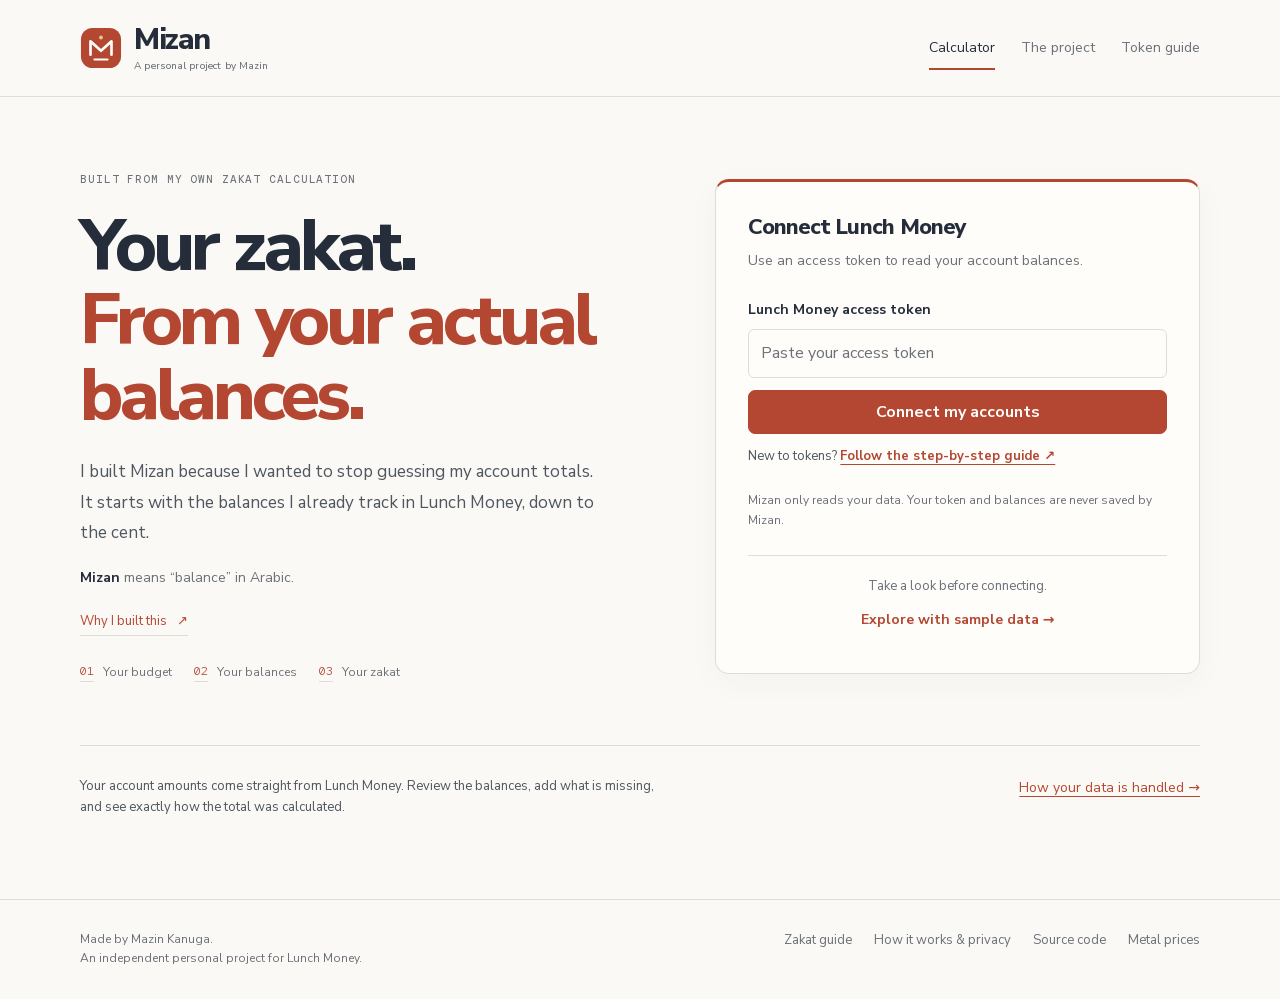
==== commit 9653552a: "Explain the meaning of Mizan on the homepage" ====
--- a/index.html
+++ b/index.html
@@ -31,6 +31,7 @@
         <p class="eyebrow">Built from my own zakat calculation</p>
         <h1 id="heroHead">Your zakat.<br><span class="hero-accent">From your actual<br>balances.</span></h1>
         <p class="lead">I built Mizan because I wanted to stop guessing my account totals. It starts with the balances I already track in Lunch Money, down to the cent.</p>
+        <p class="note"><strong>Mizan</strong> means “balance” in Arabic.</p>
         <p class="personal-link"><a href="about.html">Why I built this <span aria-hidden="true">↗</span></a></p><ol class="journey" aria-label="How it works"><li><span>01</span> Your budget</li><li><span>02</span> Your balances</li><li><span>03</span> Your zakat</li></ol>
       </div>
       <div class="connect-card">
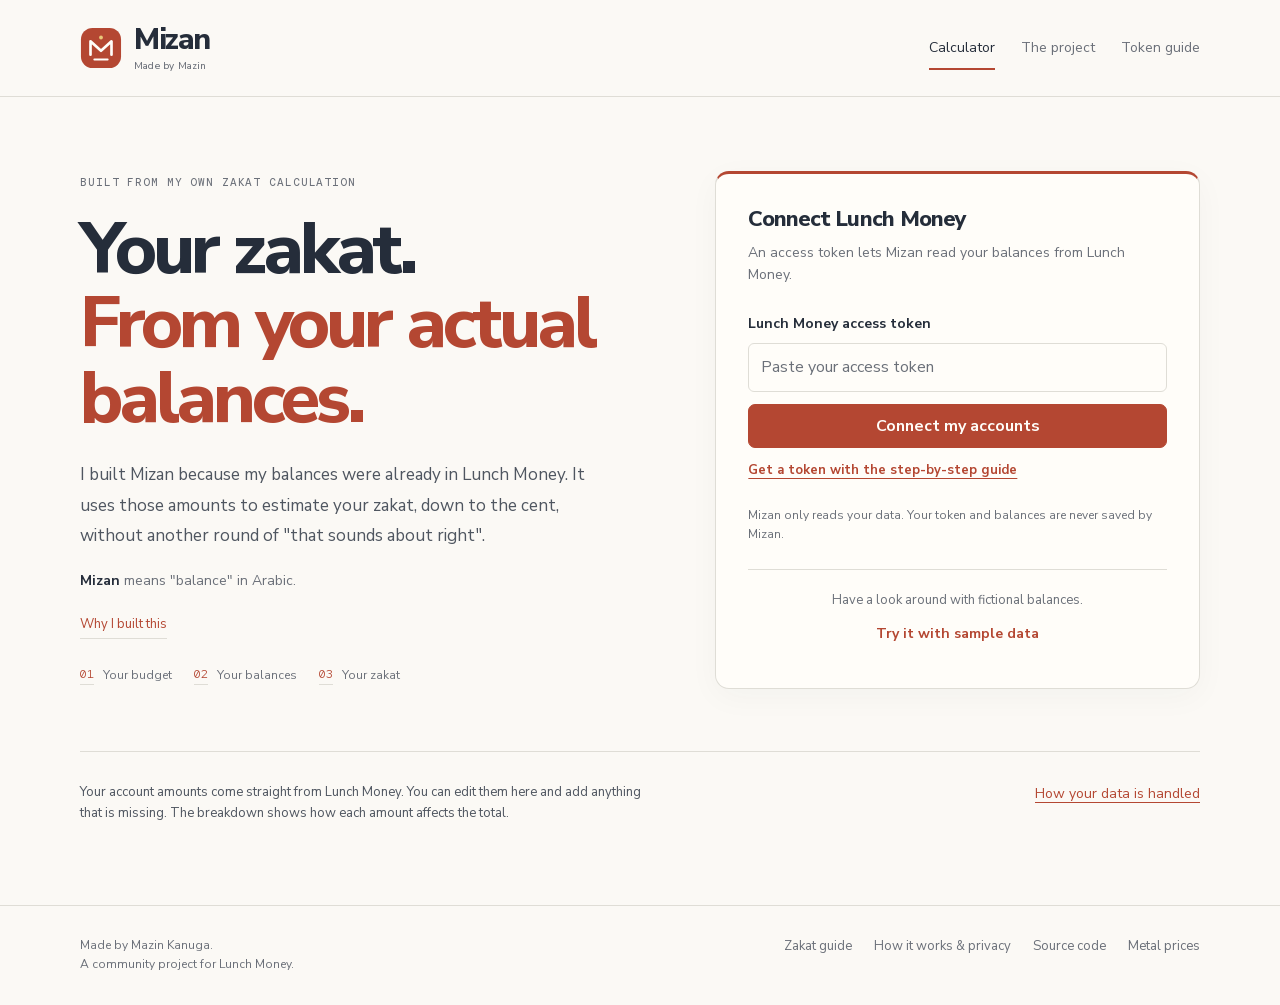
==== commit 2bd50f01: "Give Mizan a more casual community voice" ====
--- a/index.html
+++ b/index.html
@@ -20,7 +20,7 @@
 <header class="top"><div class="wrap top-inner">
   <a class="brand" href="./" aria-label="Mizan home">
     <svg class="brand-mark" viewBox="0 0 44 44" aria-hidden="true" focusable="false" fill="none"><rect x="1" y="1" width="42" height="42" rx="12" fill="currentColor"/><path d="M11 29V15L22 25L33 15V29" stroke="var(--on-deep)" stroke-width="2.8" stroke-linecap="round" stroke-linejoin="round"/><path d="M15 34H29" stroke="var(--on-deep)" stroke-width="2" stroke-linecap="round"/><circle cx="22" cy="11" r="2" fill="var(--accent)"/></svg>
-    <span class="brand-name">Mizan<span class="brand-sub">A personal project by Mazin</span></span>
+    <span class="brand-name">Mizan<span class="brand-sub">Made by Mazin</span></span>
   </a>
   <nav class="nav" aria-label="Main"><a href="index.html" aria-current="page">Calculator</a><a href="about.html">The project</a><a href="token-guide.html">Token guide</a></nav>
 </div></header>
@@ -30,23 +30,23 @@
       <div class="hero-head">
         <p class="eyebrow">Built from my own zakat calculation</p>
         <h1 id="heroHead">Your zakat.<br><span class="hero-accent">From your actual<br>balances.</span></h1>
-        <p class="lead">I built Mizan because I wanted to stop guessing my account totals. It starts with the balances I already track in Lunch Money, down to the cent.</p>
-        <p class="note"><strong>Mizan</strong> means “balance” in Arabic.</p>
-        <p class="personal-link"><a href="about.html">Why I built this <span aria-hidden="true">↗</span></a></p><ol class="journey" aria-label="How it works"><li><span>01</span> Your budget</li><li><span>02</span> Your balances</li><li><span>03</span> Your zakat</li></ol>
+        <p class="lead">I built Mizan because my balances were already in Lunch Money. It uses those amounts to estimate your zakat, down to the cent, without another round of &quot;that sounds about right&quot;.</p>
+        <p class="note"><strong>Mizan</strong> means &quot;balance&quot; in Arabic.</p>
+        <p class="personal-link"><a href="about.html">Why I built this</a></p><ol class="journey" aria-label="How it works"><li><span>01</span> Your budget</li><li><span>02</span> Your balances</li><li><span>03</span> Your zakat</li></ol>
       </div>
       <div class="connect-card">
         <h2>Connect Lunch Money</h2>
-        <p class="note">Use an access token to read your account balances.</p>
+        <p class="note">An access token lets Mizan read your balances from Lunch Money.</p>
         <label for="token">Lunch Money access token</label>
         <input type="password" id="token" autocomplete="off" autocapitalize="off" autocorrect="off" spellcheck="false" data-1p-ignore data-lpignore="true" data-bwignore placeholder="Paste your access token" aria-describedby="tokenNotice">
         <button type="button" class="primary" id="connectBtn">Connect my accounts</button>
         <p id="status" role="status"></p>
-        <p class="connect-help">New to tokens? <a href="token-guide.html" target="_blank" rel="noopener">Follow the step-by-step guide ↗</a></p>
+        <p class="connect-help"><a href="token-guide.html" target="_blank" rel="noopener">Get a token with the step-by-step guide</a></p>
         <p class="token-notice" id="tokenNotice">Mizan only reads your data. Your token and balances are never saved by Mizan.</p>
-        <div class="sample-action"><p>Take a look before connecting.</p><button type="button" id="sampleBtn">Explore with sample data →</button></div>
+        <div class="sample-action"><p>Have a look around with fictional balances.</p><button type="button" id="sampleBtn">Try it with sample data</button></div>
       </div>
     </div>
-    <div class="quiet-intro"><p>Your account amounts come straight from Lunch Money. Review the balances, add what is missing, and see exactly how the total was calculated.</p><a href="how-it-works.html">How your data is handled →</a></div>
+    <div class="quiet-intro"><p>Your account amounts come straight from Lunch Money. You can edit them here and add anything that is missing. The breakdown shows how each amount affects the total.</p><a href="how-it-works.html">How your data is handled</a></div>
   </section>
 
   <div id="app" class="app" hidden>
@@ -54,7 +54,7 @@
     <nav class="progress" aria-label="Calculation steps"><span>✓ Connected</span><span class="divider" aria-hidden="true">/</span><button type="button" id="reviewStep" aria-controls="reviewView" aria-current="step">02 Review balances</button><span class="divider" aria-hidden="true">/</span><button type="button" id="estimateStep" aria-controls="estimateView">03 Your estimate</button></nav>
     <div class="warn" id="dataWarn" hidden></div>
     <section id="reviewView" class="flow-view" aria-labelledby="reviewHead">
-      <div class="view-head"><p class="eyebrow">Step 2 of 3</p><h1 id="reviewHead" tabindex="-1">Start with your actual balances.</h1><p class="note">These are your Lunch Money account balances. Keep the ones that belong in your zakat, and check any that need updating.</p></div>
+      <div class="view-head"><p class="eyebrow">Step 2 of 3</p><h1 id="reviewHead" tabindex="-1">Check your balances.</h1><p class="note">These came from Lunch Money. Uncheck anything that doesn't belong in your zakat, and update any balance that's out of date.</p></div>
       <div class="review-layout">
         <div class="review-main">
           <div class="review-warnings"><div class="warn" id="staleWarn" hidden></div></div>
@@ -62,7 +62,7 @@
             <div class="scroll"><table class="list"><thead><tr><th>Include</th><th>Account</th><th class="num">Balance</th></tr></thead><tbody id="accountRows"></tbody></table></div>
           </section>
           <details class="disclosure" id="extraAssets"><summary><span>Add other assets<span class="note">Cash, gold, silver, crypto or money owed to you</span></span></summary>
-            <p class="note">Add only what is missing from the accounts above.</p>
+            <p class="note">Add anything that isn't already in the accounts above.</p>
             <div class="fields">
               <div class="field"><label for="cashHome">Cash at home</label><input type="number" id="cashHome" step="0.01" min="0"></div>
               <div class="field"><label for="crypto">Other crypto, market value</label><input type="number" id="crypto" step="0.01" min="0"></div>
@@ -82,24 +82,24 @@
             <p class="inline-note">Mortgage deductions are on the next screen.</p>
           </details>
         </div>
-        <aside class="review-aside" aria-label="Before you continue"><h2>A quick check</h2><ol><li>Remove accounts that belong to someone else.</li><li>Check any balance marked “not current”.</li><li>Add missing assets and review debts.</li></ol><button type="button" id="continueEstimate" class="primary">See my estimate →</button><p class="inline-note">You can come back and change any amount.</p></aside>
+        <aside class="review-aside" aria-label="Before you continue"><h2>A quick check</h2><ol><li>Remove accounts that belong to someone else.</li><li>Check any balance marked &quot;not current&quot;.</li><li>Add missing assets and review debts.</li></ol><button type="button" id="continueEstimate" class="primary">See my estimate</button><p class="inline-note">You can come back and change any amount.</p></aside>
       </div>
     </section>
 
     <section id="estimateView" class="flow-view" aria-labelledby="estimateHead" hidden>
-      <div class="view-head"><p class="eyebrow">Step 3 of 3</p><h1 id="estimateHead" tabindex="-1">A number you can trace.</h1><p class="note">From each account balance to the final estimate. Open the calculation, review your method, and follow every dollar.</p></div>
+      <div class="view-head"><p class="eyebrow">Step 3 of 3</p><h1 id="estimateHead" tabindex="-1">Your zakat estimate.</h1><p class="note">Check the breakdown to see where each amount came from. You can change your method below or go back to edit a balance.</p></div>
       <div class="estimate-layout">
         <aside class="result" aria-labelledby="resultHead"><h2 class="due-label" id="resultHead" tabindex="-1">Estimated zakat</h2><div class="due" id="due" aria-live="polite" aria-atomic="true"></div><p id="resultMethod" class="result-method"></p><p class="due-hint">Assumes your hawl is complete. Confirm your method with your scholar.</p><p class="estimate-summary" id="estimateSummary"></p><details class="result-breakdown" id="resultBreakdown"><summary>How this is calculated</summary><div class="lines" id="lines"></div></details></aside>
         <div class="estimate-main">
           <section class="calculation-card" id="calculation" aria-labelledby="calculationTitle">
-            <div class="chart-heading"><div><p class="eyebrow">From balances to your total</p><h2 id="calculationTitle">Every amount has a source.</h2></div><span class="chart-unit cur"></span></div>
+            <div class="chart-heading"><div><p class="eyebrow">The breakdown</p><h2 id="calculationTitle">How the total adds up.</h2></div><span class="chart-unit cur"></span></div>
             <p class="note">Your selected accounts, plus anything you add, less eligible debts.</p>
             <div id="calculationChart" class="waterfall-chart"></div>
             <dl id="calculationSteps" class="calculation-steps"></dl>
             <details class="ledger-detail"><summary>See every amount in this total</summary><div class="scroll" tabindex="0" role="region" aria-label="Calculation line items"><table><thead><tr><th>Item</th><th>Source</th><th class="num">Amount</th></tr></thead><tbody id="calculationItems"></tbody><tfoot><tr><th colspan="2" scope="row">Total after debts</th><td class="num" id="ledgerTotal"></td></tr></tfoot></table></div></details>
           </section>
           <details class="disclosure" id="methodSettings"><summary><span>Your method &amp; prices<span class="note" id="methodSummary"></span></span></summary><div class="method-content">
-          <div class="estimate-choice"><fieldset><legend>Your nisab</legend><p class="note">The minimum wealth threshold. Choose the metal your method uses.</p><div class="choice-options"><label class="opt"><input type="radio" name="nisab" value="silver" checked>Silver</label><label class="opt"><input type="radio" name="nisab" value="gold">Gold</label></div></fieldset><p class="inline-note"><a href="zakat-guide.html#which-nisab" target="_blank" rel="noopener">Help choosing a nisab ↗</a></p></div>
+          <div class="estimate-choice"><fieldset><legend>Your nisab</legend><p class="note">The minimum wealth threshold. Choose the metal your method uses.</p><div class="choice-options"><label class="opt"><input type="radio" name="nisab" value="silver" checked>Silver</label><label class="opt"><input type="radio" name="nisab" value="gold">Gold</label></div></fieldset><p class="inline-note"><a href="zakat-guide.html#which-nisab" target="_blank" rel="noopener">Help choosing a nisab</a></p></div>
           <details class="disclosure" id="mortgageSettings"><summary><span>Mortgage deduction<span class="note" id="mortgageChoice">Not deducted</span></span></summary>
             <p class="note">Scholars differ about mortgage deductions. Use the approach you follow.</p><fieldset><legend class="sr">Mortgage method</legend><div class="stacked-options"><label class="opt"><input type="radio" name="mortgage" value="none" checked>Do not deduct</label><label class="opt"><input type="radio" name="mortgage" value="next">Deduct the next payment</label><label class="opt"><input type="radio" name="mortgage" value="year">Deduct the next 12 months</label></div></fieldset>
             <div class="mortgage-fields fields" id="mortgageFields" hidden><div class="field"><label for="mortgagePayment">Deductible amount per payment</label><input type="number" id="mortgagePayment" step="0.01" min="0"></div><div class="field"><label for="mortgagePerYear">Payments a year</label><input type="number" id="mortgagePerYear" step="1" min="0" value="12"></div><p class="note">Enter only the part your method allows. For example, NZF UK excludes interest. For 12 months, use the average deductible amount per payment.</p></div><p class="inline-note" id="mortgageInfo"></p>
@@ -109,13 +109,13 @@
             <div class="fields"><div class="field"><label for="goldPrice">Gold price per gram</label><input type="number" id="goldPrice" step="0.001" min="0"></div><div class="field"><label for="silverPrice">Silver price per gram</label><input type="number" id="silverPrice" step="0.0001" min="0"></div><div class="field"><label for="silverGramsNisab">Silver nisab (grams)</label><input type="number" id="silverGramsNisab" value="595" step="0.01" min="0" data-save></div><div class="field"><label for="goldGramsNisab">Gold nisab (grams)</label><input type="number" id="goldGramsNisab" value="85" step="0.01" min="0" data-save></div></div><p class="note price-info" id="priceInfo"></p>
           </details>
           </div></details>
-          <details class="disclosure" id="comparison"><summary><span>How other methods compare<span class="note">Explore the difference; choose the method you follow</span></span></summary><div id="methodChart" class="method-chart" aria-label="Select a calculation method"></div><details class="ledger-detail"><summary>View the comparison table</summary><div class="scroll" tabindex="0" role="region" aria-label="Method comparison"><table><thead><tr><th>Nisab</th><th>Mortgage</th><th class="num">Threshold</th><th class="num">Net wealth</th><th class="num">Zakat</th></tr></thead><tbody id="methodRows"></tbody></table></div></details></details>
-          <div class="view-actions"><button type="button" id="backToReview" class="link-button">← Edit my balances</button></div>
+          <details class="disclosure" id="comparison"><summary><span>How other methods compare<span class="note">See the amounts for each method</span></span></summary><div id="methodChart" class="method-chart" aria-label="Select a calculation method"></div><details class="ledger-detail"><summary>View the comparison table</summary><div class="scroll" tabindex="0" role="region" aria-label="Method comparison"><table><thead><tr><th>Nisab</th><th>Mortgage</th><th class="num">Threshold</th><th class="num">Net wealth</th><th class="num">Zakat</th></tr></thead><tbody id="methodRows"></tbody></table></div></details></details>
+          <div class="view-actions"><button type="button" id="backToReview" class="link-button">Edit my balances</button></div>
         </div>
 
       </div>
       <section class="history-panel chart-card" id="history" aria-labelledby="historyTitle">
-        <div class="chart-heading"><div><p class="eyebrow">Your balances over time</p><h2 id="historyTitle">The year behind your number.</h2></div><span class="chart-unit">Lunch Money history</span></div>
+        <div class="chart-heading"><div><p class="eyebrow">Your balances over time</p><h2 id="historyTitle">Your balances over the past year.</h2></div><span class="chart-unit">Lunch Money history</span></div>
         <p class="note">Selected Lunch Money accounts and debts only. Added assets, other debts and mortgage deductions are excluded. This history supports your hawl review; it cannot confirm a completed hawl.</p>
         <div class="history-readout"><div><span id="historyDate" class="history-date"></span><strong id="historyAmount"></strong></div><span id="historyState" class="history-state"></span></div>
         <div id="historyChart" class="history-chart"></div>
@@ -123,14 +123,14 @@
         <label class="sr" for="historyCursor">Explore a month in your balance history</label><input type="range" id="historyCursor" min="0" max="12" step="1" value="12" aria-describedby="historyCursorHelp">
         <p id="historyCursorHelp" class="chart-help">Drag to explore a month, or use the arrow keys. Only adjacent complete totals are connected.</p>
         <div class="chart-legend"><span><i class="complete-dot"></i>Complete total</span><span><i class="partial-dot"></i>Partial subtotal</span><span id="thresholdLegend"></span></div>
-        <details class="ledger-detail"><summary>View monthly amounts &amp; coverage</summary><p id="hawlSummary"></p><div class="scroll" tabindex="0" role="region" aria-label="Monthly balance history"><table><thead><tr><th>Month</th><th class="num">Known total</th><th class="barcell"><span class="sr">Compared with the nisab</span></th></tr></thead><tbody id="hawlRows"></tbody></table></div><p class="note">Partial rows are not classified against the nisab. <a href="zakat-guide.html#hawl" target="_blank" rel="noopener">Read about the hawl ↗</a></p></details>
+        <details class="ledger-detail"><summary>View monthly amounts &amp; coverage</summary><p id="hawlSummary"></p><div class="scroll" tabindex="0" role="region" aria-label="Monthly balance history"><table><thead><tr><th>Month</th><th class="num">Known total</th><th class="barcell"><span class="sr">Compared with the nisab</span></th></tr></thead><tbody id="hawlRows"></tbody></table></div><p class="note">Partial rows are not classified against the nisab. <a href="zakat-guide.html#hawl" target="_blank" rel="noopener">Read about the hawl</a></p></details>
       </section>
       <div class="reset-row"><button type="button" class="link-button small" id="reset">Reset my method choices</button><p class="note">Only your method preferences are saved. Your balances and token are not.</p></div>
     </section>
   </div>
 </main>
 <footer class="foot"><div class="wrap foot-inner">
-  <div><p>Made by Mazin Kanuga.</p><p>An independent personal project for <a href="https://lunchmoney.app" rel="noreferrer">Lunch Money</a>.</p></div>
+  <div><p>Made by Mazin Kanuga.</p><p>A community project for <a href="https://lunchmoney.app" rel="noreferrer">Lunch Money</a>.</p></div>
   <nav aria-label="Footer"><a href="zakat-guide.html">Zakat guide</a><a href="how-it-works.html">How it works &amp; privacy</a><a href="https://github.com/TechnoDudeX/lunchmoney-zakat" rel="noreferrer">Source code</a><a href="https://gold-api.com" rel="noreferrer">Metal prices</a></nav>
 </div></footer>
 <script>(function () {
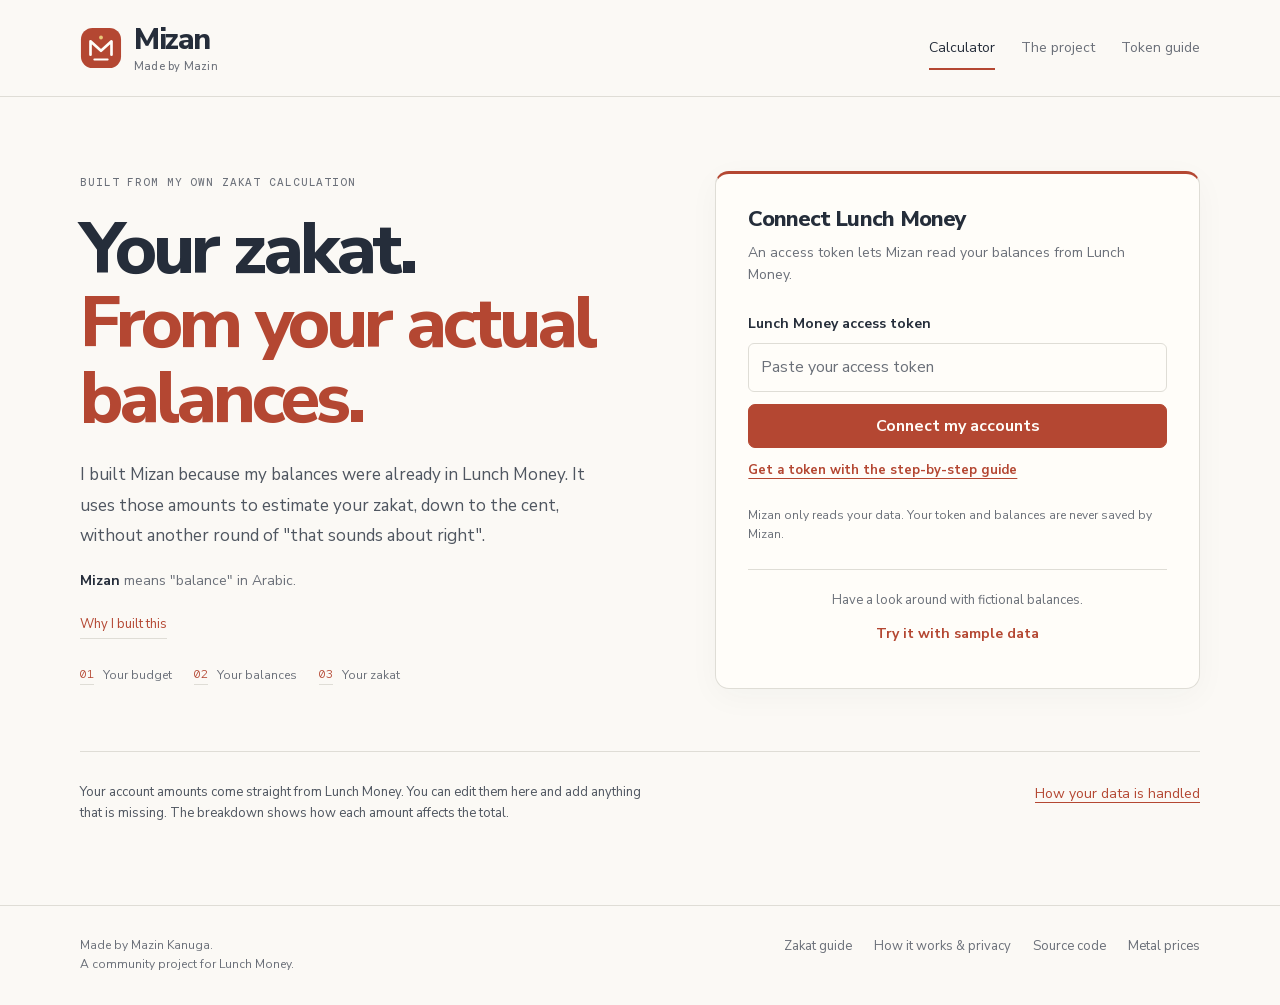
==== commit 09c80bc7: "Improve zakat estimate hierarchy and usability" ====
--- a/index.html
+++ b/index.html
@@ -87,18 +87,18 @@
     </section>
 
     <section id="estimateView" class="flow-view" aria-labelledby="estimateHead" hidden>
-      <div class="view-head"><p class="eyebrow">Step 3 of 3</p><h1 id="estimateHead" tabindex="-1">Your zakat estimate.</h1><p class="note">Check the breakdown to see where each amount came from. You can change your method below or go back to edit a balance.</p></div>
+      <div class="view-head"><h1 id="estimateHead" tabindex="-1">Your zakat estimate.</h1><p class="note">Check the breakdown to see where each amount came from. You can change your method below or go back to edit a balance.</p></div>
       <div class="estimate-layout">
-        <aside class="result" aria-labelledby="resultHead"><h2 class="due-label" id="resultHead" tabindex="-1">Estimated zakat</h2><div class="due" id="due" aria-live="polite" aria-atomic="true"></div><p id="resultMethod" class="result-method"></p><p class="due-hint">Assumes your hawl is complete. Confirm your method with your scholar.</p><p class="estimate-summary" id="estimateSummary"></p><details class="result-breakdown" id="resultBreakdown"><summary>How this is calculated</summary><div class="lines" id="lines"></div></details></aside>
+        <aside class="result" aria-labelledby="resultHead"><div class="result-primary"><h2 class="due-label" id="resultHead" tabindex="-1">Estimated zakat</h2><div class="due" id="due" aria-live="polite" aria-atomic="true"></div><p class="estimate-summary" id="estimateSummary"></p></div><div class="result-context"><p id="resultMethod" class="result-method"></p><p class="due-hint">Assumes your hawl is complete. Confirm your method with your scholar.</p><details class="result-breakdown" id="resultBreakdown"><summary>How this is calculated</summary><div class="lines" id="lines"></div></details></div></aside>
         <div class="estimate-main">
           <section class="calculation-card" id="calculation" aria-labelledby="calculationTitle">
-            <div class="chart-heading"><div><p class="eyebrow">The breakdown</p><h2 id="calculationTitle">How the total adds up.</h2></div><span class="chart-unit cur"></span></div>
+            <div class="chart-heading"><h2 id="calculationTitle">How the total adds up.</h2><span class="chart-unit cur"></span></div>
             <p class="note">Your selected accounts, plus anything you add, less eligible debts.</p>
             <div id="calculationChart" class="waterfall-chart"></div>
             <dl id="calculationSteps" class="calculation-steps"></dl>
             <details class="ledger-detail"><summary>See every amount in this total</summary><div class="scroll" tabindex="0" role="region" aria-label="Calculation line items"><table><thead><tr><th>Item</th><th>Source</th><th class="num">Amount</th></tr></thead><tbody id="calculationItems"></tbody><tfoot><tr><th colspan="2" scope="row">Total after debts</th><td class="num" id="ledgerTotal"></td></tr></tfoot></table></div></details>
           </section>
-          <details class="disclosure" id="methodSettings"><summary><span>Your method &amp; prices<span class="note" id="methodSummary"></span></span></summary><div class="method-content">
+          <details class="disclosure" id="methodSettings" open><summary><span>Your method &amp; prices<span class="note" id="methodSummary"></span></span></summary><div class="method-content">
           <div class="estimate-choice"><fieldset><legend>Your nisab</legend><p class="note">The minimum wealth threshold. Choose the metal your method uses.</p><div class="choice-options"><label class="opt"><input type="radio" name="nisab" value="silver" checked>Silver</label><label class="opt"><input type="radio" name="nisab" value="gold">Gold</label></div></fieldset><p class="inline-note"><a href="zakat-guide.html#which-nisab" target="_blank" rel="noopener">Help choosing a nisab</a></p></div>
           <details class="disclosure" id="mortgageSettings"><summary><span>Mortgage deduction<span class="note" id="mortgageChoice">Not deducted</span></span></summary>
             <p class="note">Scholars differ about mortgage deductions. Use the approach you follow.</p><fieldset><legend class="sr">Mortgage method</legend><div class="stacked-options"><label class="opt"><input type="radio" name="mortgage" value="none" checked>Do not deduct</label><label class="opt"><input type="radio" name="mortgage" value="next">Deduct the next payment</label><label class="opt"><input type="radio" name="mortgage" value="year">Deduct the next 12 months</label></div></fieldset>
@@ -115,7 +115,7 @@
 
       </div>
       <section class="history-panel chart-card" id="history" aria-labelledby="historyTitle">
-        <div class="chart-heading"><div><p class="eyebrow">Your balances over time</p><h2 id="historyTitle">Your balances over the past year.</h2></div><span class="chart-unit">Lunch Money history</span></div>
+        <div class="chart-heading"><h2 id="historyTitle">Your balances over the past year.</h2><span class="chart-unit">Lunch Money history</span></div>
         <p class="note">Selected Lunch Money accounts and debts only. Added assets, other debts and mortgage deductions are excluded. This history supports your hawl review; it cannot confirm a completed hawl.</p>
         <div class="history-readout"><div><span id="historyDate" class="history-date"></span><strong id="historyAmount"></strong></div><span id="historyState" class="history-state"></span></div>
         <div id="historyChart" class="history-chart"></div>
@@ -429,7 +429,7 @@
       var old = a.updated ? (new Date(D.generated) - new Date(a.updated)) / 86400000 > 3 : false;
       var stale = old || ["relink", "error", "revoked", "not found"].indexOf(a.status) >= 0;
       tr.innerHTML =
-        '<td><input type="checkbox" aria-label="Include ' + esc(a.name) + '"' + (a.include ? " checked" : "") + "></td>" +
+        '<td><label class="include-target"><input type="checkbox" aria-label="Include ' + esc(a.name) + '"' + (a.include ? " checked" : "") + '></label></td>' +
         '<td><span class="name">' + esc(a.name) + "</span>" +
         '<div class="note"><span class="source-state">' + (D.sample ? "Sample balance" : "Lunch Money") + '</span></div>' +
         (a.status === "closed" ? "" : '<div class="note">Balance from ' + esc(fdate(a.updated)) +
@@ -494,24 +494,43 @@
              grams: grams, unit: unit, goldValue: goldValue, silverValue: silverValue };
   }
 
-  // Missing history is unknown, never an assumed zero. Closed-account gaps also
-  // stay unknown: month-end data alone cannot establish an opening/closing date.
+  // The months when each row was open: from its first month-end balance, and for a closed
+  // account up to its last one. A row with no history was opened this month, unless no row
+  // has history (then the history did not load). Other gaps stay unknown, never an assumed zero.
+  function openSpans(rows, last) {
+    var known = function (r) {
+      var first = -1, end = -1;
+      for (var i = 0; i < last; i++) if (r.data.history[i] != null) { if (first < 0) first = i; end = i; }
+      return { first: first, end: end };
+    };
+    var spans = rows.map(known);
+    var anyHistory = spans.some(function (s) { return s.first >= 0; });
+    return spans.map(function (s, n) {
+      var closed = rows[n].data.status === "closed";
+      if (s.first < 0) return anyHistory || closed ? { from: last, to: last } : { from: 0, to: last };
+      return { from: s.first, to: closed ? s.end : last };
+    });
+  }
+
   function hawlMonths(monthKeys, accounts, debts, nisab, ready) {
     var last = monthKeys.length - 1;
+    var spans = openSpans(accounts.concat(debts), last);
     return monthKeys.map(function (m, i) {
       var total = 0, has = i === last, missing = 0;
-      function add(rows, sign) {
-        rows.forEach(function (r) {
+      function add(rows, sign, offset) {
+        rows.forEach(function (r, n) {
           if (!r.cb.checked) return;
+          var span = spans[offset + n];
           if (i === last) total += sign * (sign === 1 ? num(r.input) : pos(r.input));
+          else if (i < span.from || i > span.to) return;  // not open in this month
           else if (r.data.history[i] != null) {
             has = true;
             total += sign * (sign === 1 ? r.data.history[i] : Math.max(0, r.data.history[i]));
           } else missing++;
         });
       }
-      add(accounts, 1);
-      add(debts, -1);
+      add(accounts, 1, 0);
+      add(debts, -1, accounts.length);
       var complete = has && missing === 0;
       return { month: m, total: total, has: has, missing: missing, complete: complete,
                above: complete && ready ? total >= nisab : null };
@@ -648,6 +667,18 @@
 
   function renderHistory(months, nisab, ready) {
     historyModel = historyPlot(months, nisab, ready);
+    if (!months.length) {
+      historySelection = null;
+      $("historyChart").innerHTML = '<p class="chart-empty">No balance history is available.</p>';
+      $("historyTicks").innerHTML = "";
+      $("historyDate").textContent = "";
+      $("historyAmount").textContent = "No data";
+      $("historyState").textContent = "No balance history available";
+      $("historyCursor").disabled = true;
+      $("thresholdLegend").textContent = "";
+      return;
+    }
+    $("historyCursor").disabled = false;
     if (historySelection == null) historySelection = months.length - 1;
     historySelection = Math.min(historySelection, months.length - 1);
     var svg = '<svg viewBox="0 0 720 240" role="img" aria-labelledby="historySvgTitle historySvgDesc"><title id="historySvgTitle">Your selected Lunch Money balances over time</title><desc id="historySvgDesc">Complete totals are connected only across adjacent complete months. Hollow markers show partial subtotals. Missing months have no marker. Use the slider or data table for exact amounts.</desc>';
@@ -725,14 +756,18 @@
     var partial = known.length - complete.length;
     var max = Math.max.apply(null, known.map(function (m) { return Math.abs(m.total); }).concat([t.nisab, 1]));
     var below = complete.filter(function (m) { return m.above === false; });
-    var low = complete.reduce(function (a, b) { return b.total < a.total ? b : a; });
-    $("hawlSummary").textContent = (!t.nisabReady ? "Enter the " + metal + " price and nisab weight under Prices & nisab weights to compare these accounts with the nisab." :
+    var low = complete.reduce(function (a, b) { return !a || b.total < a.total ? b : a; }, null);
+    var selected = accountRows.concat(debtRows).filter(function (r) { return r.cb.checked; });
+    var late = openSpans(selected, last).filter(function (s, n) { return s.from > 0 && selected[n].data.status !== "closed"; }).length;
+    $("hawlSummary").textContent = (!low ? "No complete balance history is available to compare with the nisab." : !t.nisabReady ? "Enter the " + metal + " price and nisab weight under Prices & nisab weights to compare these accounts with the nisab." :
       "Lowest total with all selected balances available: " + money.format(low.total) + " (" + fdate(low.month) + "). " +
       (below.length ? "These accounts were below the " + metal + " nisab in " + below.length + " of " + completeLabel + ": " +
         below.map(function (m) { return fdate(m.month); }).join(", ") + ". Ask a scholar how this affects your zakat year."
         : "These accounts were at or above the " + metal + " nisab in all " + completeLabel + ".")) +
       (partial ? " Partial history: " + partial + (partial === 1 ? " row is missing" : " rows are missing") + " selected account balances; partial totals are not classified against the nisab." : "") +
-      (missing ? " Lunch Money has no selected balances for " + missing + (missing === 1 ? " row" : " rows") + ", so the table cannot check them." : "");
+      (missing ? " Lunch Money has no selected balances for " + missing + (missing === 1 ? " row" : " rows") + ", so the table cannot check them." : "") +
+      (late ? " " + late + (late === 1 ? " selected balance starts" : " selected balances start") + " after the first month, so the table counts " +
+        (late === 1 ? "it" : "them") + " only from the first month-end balance in Lunch Money. If one was open before then, its earlier balance is not counted." : "");
     renderHistory(months, t.nisab, t.nisabReady);
     $("hawlRows").innerHTML = months.map(function (m, i) {
       var w = Math.max(0, m.total) / max * 100;
--- a/styles.css
+++ b/styles.css
@@ -919,7 +919,16 @@
 }
 
 .list td:first-child input {
-  margin:5px 0 0
+  margin:0
+}
+
+.include-target {
+  display:flex;
+  align-items:center;
+  justify-content:center;
+  width:44px;
+  min-height:44px;
+  cursor:pointer
 }
 
 .name {
@@ -1858,3 +1867,70 @@
 @media(prefers-reduced-motion:reduce) {
   *,*::before,*::after { animation:none!important; transition:none!important; scroll-behavior:auto!important; }
 }
+
+/* Keep financial details legible at the sizes people use to review them. */
+.brand-sub { font-size:11px; }
+.calculation-steps dt, .chart-help, .chart-legend, #calculationItems td:nth-child(2),
+.method-bar-zero { font-size:13px; }
+.calculation-steps dd, .method-bar-heading, .method-bar-value { font-size:14px; }
+.history-ticks { font-size:12px; }
+.list th { font-size:12px; }
+
+@media(max-width:760px) {
+  .brand-sub { font-size:11px; }
+  .list th, .list th:first-child::after { font-size:12px; }
+  .list th:first-child { font-size:0; }
+  .list input[type=number], .field input, .field select { font-size:16px; }
+  .calculation-steps { grid-template-columns:repeat(2,minmax(0,1fr)); gap:16px; }
+  .calculation-steps dt, .chart-legend, .chart-help { font-size:13px; }
+  .calculation-steps dd, .method-bar-heading, .method-bar-value { font-size:14px; }
+  .chart-unit { font-size:12px; }
+}
+
+/* The estimate reads in order: result, calculation, then method choices. */
+#estimateView .view-head { margin-bottom:24px; }
+.estimate-layout { display:block; }
+.estimate-layout>.result {
+  position:static;
+  display:grid;
+  grid-template-columns:minmax(0,1fr) minmax(220px,320px);
+  gap:32px 56px;
+  align-items:end;
+  padding:clamp(28px,4vw,48px);
+  margin-bottom:48px;
+  background:var(--panel);
+  border:0;
+  border-top:3px solid var(--deep);
+  box-shadow:none;
+}
+.result-primary,.result-context { min-width:0; }
+.result .due-label { font-size:15px; margin:0; }
+.result .due { font-size:clamp(42px,6vw,72px); line-height:1.1; letter-spacing:-.04em; margin:16px 0; }
+.result .due.incomplete { font-size:clamp(32px,4vw,48px); }
+.result .estimate-summary { font-size:15px; margin:0; }
+.result .result-method { font:700 14px/1.5 var(--font); color:var(--deep); }
+.result .due-hint { font-size:14px; line-height:1.6; margin-bottom:18px; }
+.result-breakdown summary { font-size:14px; }
+.estimate-main { max-width:850px; margin:0 auto; }
+.estimate-main .calculation-card {
+  padding:0 0 32px;
+  margin:0 0 12px;
+  border:0;
+  border-radius:0;
+  background:transparent;
+  box-shadow:none;
+}
+.estimate-main .chart-heading h2 { font-size:clamp(24px,3vw,32px); }
+.estimate-main .calculation-card>.note { font-size:15px; }
+.estimate-main #methodSettings>summary,
+.estimate-main #comparison>summary { font-size:20px; }
+.estimate-main #methodSettings { padding:28px 0; }
+.estimate-main .method-content { padding-top:8px; }
+
+@media(max-width:760px) {
+  .estimate-layout>.result { grid-template-columns:1fr; gap:24px; padding:26px; margin-bottom:36px; }
+  .result-context { border-top:1px solid var(--line); padding-top:20px; }
+  .estimate-main .calculation-card { padding-bottom:26px; }
+  .estimate-main #methodSettings>summary,
+  .estimate-main #comparison>summary { font-size:18px; }
+}
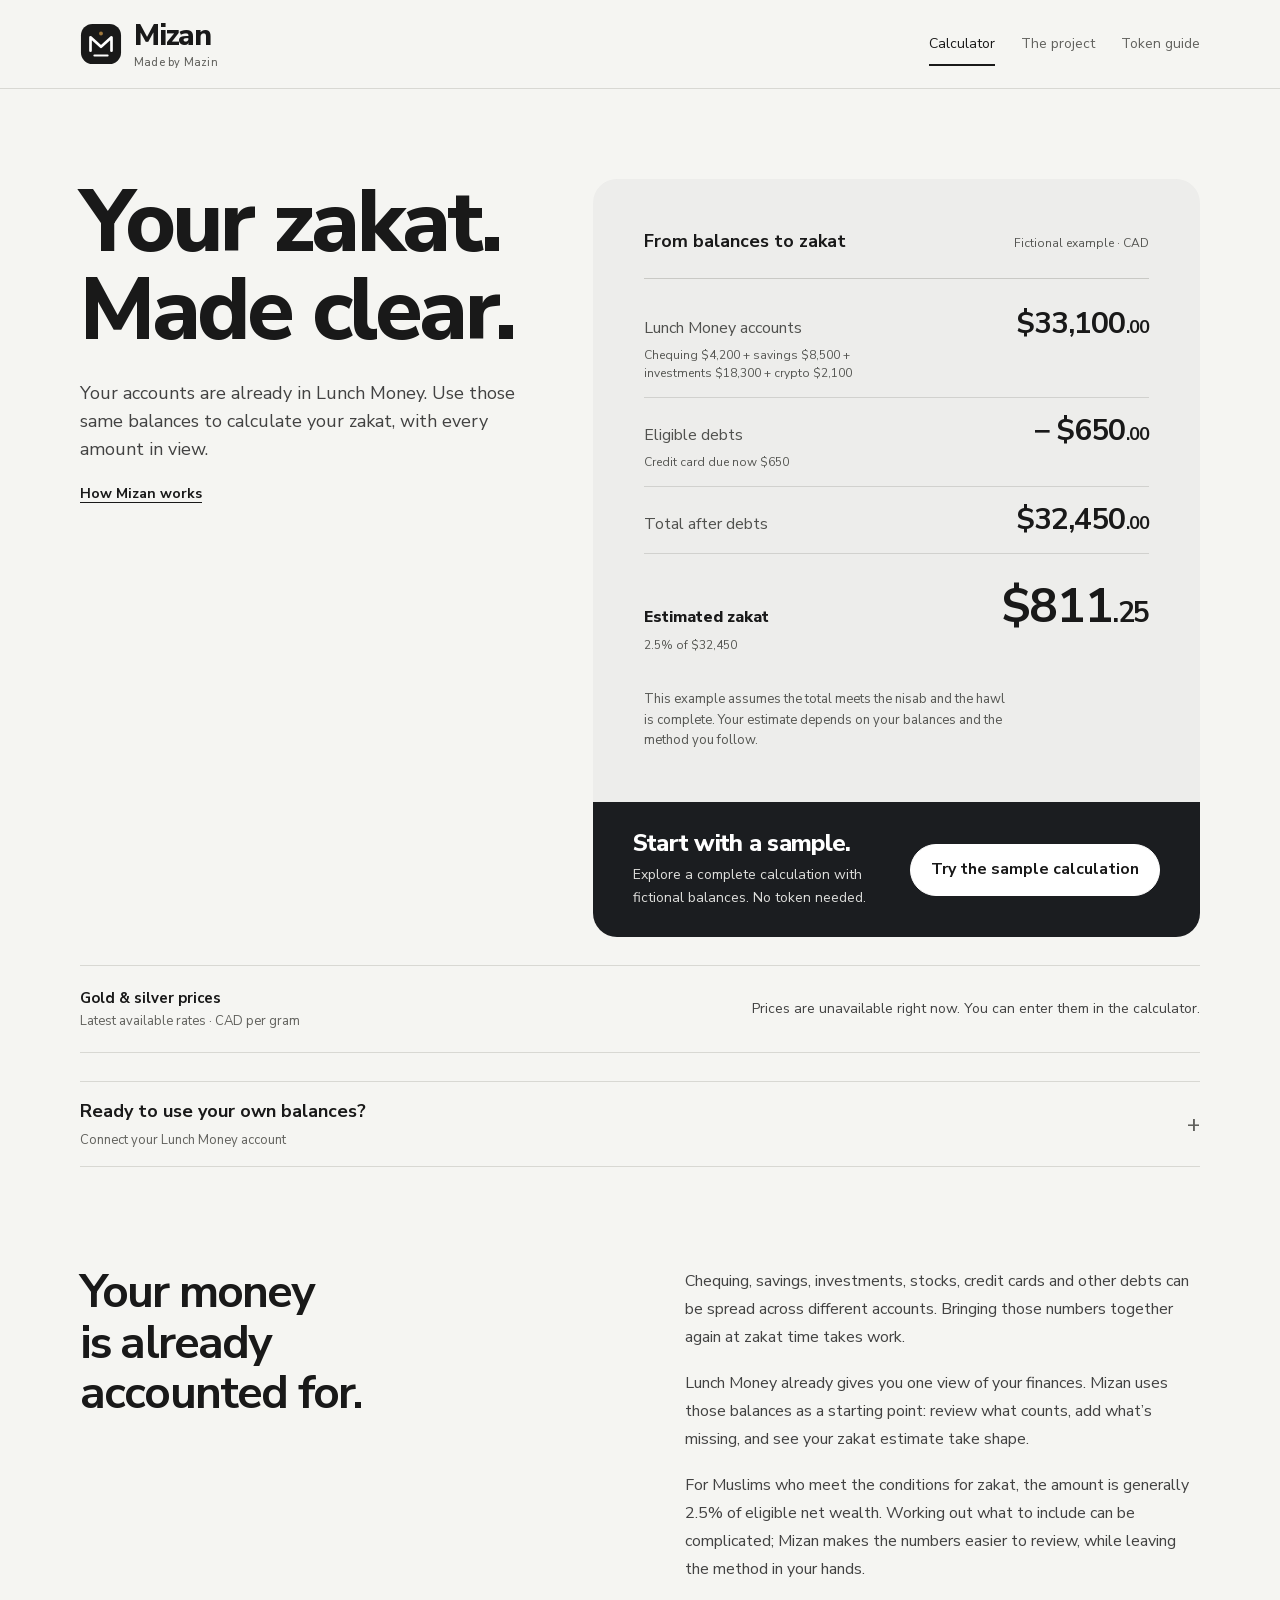
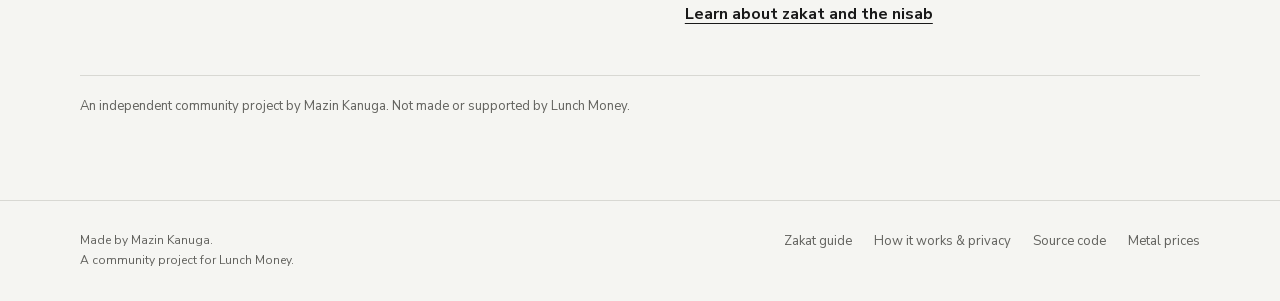
==== commit c89d490f: "Redesign zakat calculator and explain its purpose" ====
--- a/index.html
+++ b/index.html
@@ -9,13 +9,13 @@
 <meta name="author" content="Mazin Kanuga">
 <meta name="description" content="Mizan is a zakat calculator for Lunch Money users. It reads your balances and gets today's gold and silver prices. Read only. Your token goes only to the Lunch Money API.">
 <meta name="color-scheme" content="light dark">
-<meta name="theme-color" content="#fbf9f5" media="(prefers-color-scheme: light)">
-<meta name="theme-color" content="#161b24" media="(prefers-color-scheme: dark)">
-<link rel="icon" href="data:image/svg+xml,%3Csvg%20xmlns%3D%22http%3A%2F%2Fwww.w3.org%2F2000%2Fsvg%22%20viewBox%3D%220%200%2044%2044%22%3E%3Crect%20x%3D%221%22%20y%3D%221%22%20width%3D%2242%22%20height%3D%2242%22%20rx%3D%2212%22%20fill%3D%22%23b44732%22%2F%3E%3Cpath%20d%3D%22M11%2029V15L22%2025L33%2015V29M15%2034H29%22%20fill%3D%22none%22%20stroke%3D%22%23fff%22%20stroke-width%3D%222.8%22%20stroke-linecap%3D%22round%22%20stroke-linejoin%3D%22round%22%2F%3E%3Ccircle%20cx%3D%2222%22%20cy%3D%2211%22%20r%3D%222%22%20fill%3D%22%23e9c879%22%2F%3E%3C%2Fsvg%3E">
+<meta name="theme-color" content="#f5f5f2" media="(prefers-color-scheme: light)">
+<meta name="theme-color" content="#17191d" media="(prefers-color-scheme: dark)">
+<link rel="icon" href="data:image/svg+xml,%3Csvg%20xmlns%3D%22http%3A%2F%2Fwww.w3.org%2F2000%2Fsvg%22%20viewBox%3D%220%200%2044%2044%22%3E%3Crect%20x%3D%221%22%20y%3D%221%22%20width%3D%2242%22%20height%3D%2242%22%20rx%3D%2212%22%20fill%3D%22%23191919%22%2F%3E%3Cpath%20d%3D%22M11%2029V15L22%2025L33%2015V29M15%2034H29%22%20fill%3D%22none%22%20stroke%3D%22%23fff%22%20stroke-width%3D%222.8%22%20stroke-linecap%3D%22round%22%20stroke-linejoin%3D%22round%22%2F%3E%3Ccircle%20cx%3D%2222%22%20cy%3D%2211%22%20r%3D%222%22%20fill%3D%22%23e9c879%22%2F%3E%3C%2Fsvg%3E">
 <title>Mizan: zakat calculator for Lunch Money</title>
 <link rel="stylesheet" href="styles.css">
 </head>
-<body>
+<body class="calculator-page">
 <a class="skip-link" href="#main">Skip to content</a>
 <header class="top"><div class="wrap top-inner">
   <a class="brand" href="./" aria-label="Mizan home">
@@ -26,27 +26,38 @@
 </div></header>
 <main id="main" class="wrap">
   <section id="connect" aria-labelledby="heroHead">
-    <div class="hero">
-      <div class="hero-head">
-        <p class="eyebrow">Built from my own zakat calculation</p>
-        <h1 id="heroHead">Your zakat.<br><span class="hero-accent">From your actual<br>balances.</span></h1>
-        <p class="lead">I built Mizan because my balances were already in Lunch Money. It uses those amounts to estimate your zakat, down to the cent, without another round of &quot;that sounds about right&quot;.</p>
-        <p class="note"><strong>Mizan</strong> means &quot;balance&quot; in Arabic.</p>
-        <p class="personal-link"><a href="about.html">Why I built this</a></p><ol class="journey" aria-label="How it works"><li><span>01</span> Your budget</li><li><span>02</span> Your balances</li><li><span>03</span> Your zakat</li></ol>
+    <div class="opening">
+      <div class="opening-intro">
+        <h1 id="heroHead">Your zakat.<br>Made clear.</h1>
+        <div class="opening-explanation"><p>Your accounts are already in Lunch Money. Use those same balances to calculate your zakat, with every amount in view.</p><a href="how-it-works.html">How Mizan works</a></div>
       </div>
-      <div class="connect-card">
-        <h2>Connect Lunch Money</h2>
-        <p class="note">An access token lets Mizan read your balances from Lunch Money.</p>
-        <label for="token">Lunch Money access token</label>
-        <input type="password" id="token" autocomplete="off" autocapitalize="off" autocorrect="off" spellcheck="false" data-1p-ignore data-lpignore="true" data-bwignore placeholder="Paste your access token" aria-describedby="tokenNotice">
-        <button type="button" class="primary" id="connectBtn">Connect my accounts</button>
-        <p id="status" role="status"></p>
-        <p class="connect-help"><a href="token-guide.html" target="_blank" rel="noopener">Get a token with the step-by-step guide</a></p>
-        <p class="token-notice" id="tokenNotice">Mizan only reads your data. Your token and balances are never saved by Mizan.</p>
-        <div class="sample-action"><p>Have a look around with fictional balances.</p><button type="button" id="sampleBtn">Try it with sample data</button></div>
+      <div class="workspace" aria-label="Example zakat calculation">
+        <div class="workspace-main">
+          <div class="workspace-heading"><h2>From balances to zakat</h2><span>Fictional example · CAD</span></div>
+          <div class="workspace-equation">
+            <div class="equation-line"><span>Lunch Money accounts <small>Chequing $4,200 + savings $8,500 + investments $18,300 + crypto $2,100</small></span><strong>$33,100<span>.00</span></strong></div>
+            <div class="equation-line"><span>Eligible debts <small>Credit card due now $650</small></span><strong>− $650<span>.00</span></strong></div>
+            <div class="equation-line"><span>Total after debts</span><strong>$32,450<span>.00</span></strong></div>
+            <div class="equation-line equation-total"><span>Estimated zakat <small>2.5% of $32,450</small></span><strong>$811<span>.25</span></strong></div>
+          </div>
+          <p class="workspace-note">This example assumes the total meets the nisab and the hawl is complete. Your estimate depends on your balances and the method you follow.</p>
+        </div>
+        <div class="workspace-action">
+          <div><h2>Start with a sample.</h2><p>Explore a complete calculation with fictional balances. No token needed.</p><button type="button" id="sampleBtn" class="primary">Try the sample calculation</button></div>
+        </div>
       </div>
+      <p id="status" role="status"></p>
+      <div class="price-preview" aria-live="polite"><div><strong>Gold &amp; silver prices</strong><span>Latest available rates · CAD per gram</span></div><p id="homeMetalPrices">Loading prices…</p></div>
+      <details class="connect-entry">
+        <summary><span>Ready to use your own balances?<small>Connect your Lunch Money account</small></span></summary>
+        <div class="connect-content">
+          <div><h2>Connect Lunch Money</h2><p>An access token lets Mizan read your balances from Lunch Money.</p><p id="tokenNotice">Mizan only reads your data. Your token and balances are never saved by Mizan. <a href="how-it-works.html">How your data is handled</a></p></div>
+          <div class="connect-form"><label for="token">Lunch Money access token</label><input type="password" id="token" autocomplete="off" autocapitalize="off" autocorrect="off" spellcheck="false" data-1p-ignore data-lpignore="true" data-bwignore placeholder="Paste your access token" aria-describedby="tokenNotice"><button type="button" class="primary" id="connectBtn">Connect my accounts</button><p id="connectStatus" role="status"></p><p><a href="token-guide.html" target="_blank" rel="noopener">Get a token with the step-by-step guide</a></p></div>
+        </div>
+      </details>
+      <section class="why-mizan" aria-labelledby="whyMizanTitle"><div><h2 id="whyMizanTitle">Your money is already accounted for.</h2></div><div><p>Chequing, savings, investments, stocks, credit cards and other debts can be spread across different accounts. Bringing those numbers together again at zakat time takes work.</p><p>Lunch Money already gives you one view of your finances. Mizan uses those balances as a starting point: review what counts, add what’s missing, and see your zakat estimate take shape.</p><p>For Muslims who meet the conditions for zakat, the amount is generally 2.5% of eligible net wealth. Working out what to include can be complicated; Mizan makes the numbers easier to review, while leaving the method in your hands.</p><a href="zakat-guide.html">Learn about zakat and the nisab</a></div></section>
+      <p class="independent-note">An independent community project by Mazin Kanuga. Not made or supported by Lunch Money.</p>
     </div>
-    <div class="quiet-intro"><p>Your account amounts come straight from Lunch Money. You can edit them here and add anything that is missing. The breakdown shows how each amount affects the total.</p><a href="how-it-works.html">How your data is handled</a></div>
   </section>
 
   <div id="app" class="app" hidden>
@@ -54,7 +65,7 @@
     <nav class="progress" aria-label="Calculation steps"><span>✓ Connected</span><span class="divider" aria-hidden="true">/</span><button type="button" id="reviewStep" aria-controls="reviewView" aria-current="step">02 Review balances</button><span class="divider" aria-hidden="true">/</span><button type="button" id="estimateStep" aria-controls="estimateView">03 Your estimate</button></nav>
     <div class="warn" id="dataWarn" hidden></div>
     <section id="reviewView" class="flow-view" aria-labelledby="reviewHead">
-      <div class="view-head"><p class="eyebrow">Step 2 of 3</p><h1 id="reviewHead" tabindex="-1">Check your balances.</h1><p class="note">These came from Lunch Money. Uncheck anything that doesn't belong in your zakat, and update any balance that's out of date.</p></div>
+      <div class="view-head"><h1 id="reviewHead" tabindex="-1">Check your balances.</h1><p class="note">These came from Lunch Money. Uncheck anything that doesn't belong in your zakat, and update any balance that's out of date.</p></div>
       <div class="review-layout">
         <div class="review-main">
           <div class="review-warnings"><div class="warn" id="staleWarn" hidden></div></div>
@@ -194,10 +205,26 @@
     return Promise.all([one("XAU"), one("XAG")]).then(function (p) {
       if (!(p[0].price > 0) || !(p[1].price > 0) || p[0].currency !== cur || p[1].currency !== cur) throw new Error("no price");
       return { gold: p[0].price / OUNCE_GRAMS, silver: p[1].price / OUNCE_GRAMS,
-               date: (p[0].updatedAt || todayIso()).slice(0, 10), source: "gold-api.com", fallback: false };
+               date: (p[0].updatedAt || todayIso()).slice(0, 10), goldUpdatedAt: p[0].updatedAt || "", silverUpdatedAt: p[1].updatedAt || "", source: "gold-api.com", fallback: false };
     }).catch(function () {
       return { gold: 0, silver: 0, date: "", source: "", fallback: true };
     });
+  }
+
+  function renderHomePrices(prices, fetchedAt) {
+    var el = $("homeMetalPrices");
+    if (prices.fallback) {
+      el.textContent = "Prices are unavailable right now. You can enter them in the calculator.";
+      return;
+    }
+    var format = function (value, digits) {
+      return new Intl.NumberFormat(undefined, { style: "currency", currency: "CAD", minimumFractionDigits: 2, maximumFractionDigits: digits }).format(value);
+    };
+    var quoteTime = function (value) {
+      var date = value ? new Date(value) : null;
+      return date && !isNaN(date.getTime()) ? "updated " + date.toLocaleString() : "quote time unavailable";
+    };
+    el.textContent = "Gold " + format(prices.gold, 3) + " (" + quoteTime(prices.goldUpdatedAt) + ") · Silver " + format(prices.silver, 4) + " (" + quoteTime(prices.silverUpdatedAt) + ") per gram · Fetched " + fetchedAt.toLocaleString() + " · gold-api.com";
   }
 
   function loadFromLunchMoney(token) {
@@ -781,25 +808,32 @@
   // Start
   // ---------------------------------------------------------------------------
 
-  function busy(on, text, isError) {
+  if (typeof fetch === "function") {
+    metalPrices("CAD").then(function (prices) { renderHomePrices(prices, new Date()); });
+  }
+
+  function busy(on, text, isError, connection) {
     $("connectBtn").disabled = on;
     $("sampleBtn").disabled = on;
-    $("status").textContent = text || "";
-    $("status").className = isError ? "error" : "";
+    $("status").textContent = "";
+    $("connectStatus").textContent = "";
+    var status = $(connection ? "connectStatus" : "status");
+    status.textContent = text || "";
+    status.className = isError ? "error" : "";
   }
 
   $("connectBtn").addEventListener("click", function () {
     var token = $("token").value.trim();
     $("token").value = "";  // the token is not kept in the page
-    if (!token) { busy(false, "Paste your Lunch Money access token first.", true); return; }
-    busy(true, "The page reads your balances from Lunch Money...");
+    if (!token) { busy(false, "Paste your Lunch Money access token first.", true, true); return; }
+    busy(true, "The page reads your balances from Lunch Money...", false, true);
     loadFromLunchMoney(token).then(function (data) {
       token = null;
       busy(false, "");
       show(data);
     }, function (e) {
       token = null;
-      busy(false, e.message, true);
+      busy(false, e.message, true, true);
     });
   });
   $("token").addEventListener("keydown", function (e) { if (e.key === "Enter") $("connectBtn").click(); });
--- a/styles.css
+++ b/styles.css
@@ -14,17 +14,17 @@
 
 :root {
   color-scheme:light dark;
-  --bg:#fbf9f5;
-  --card:#fffdf9;
-  --panel:#f0eee8;
-  --ink:#252d3a;
-  --text:#4f5660;
-  --muted:#6b7079;
-  --line:#dfddd6;
-  --deep:#b44732;
-  --hover:#923622;
-  --on-deep:#fffdf9;
-  --accent:#e9c879;
+  --bg:#f5f5f2;
+  --card:#ffffff;
+  --panel:#eaeae7;
+  --ink:#191919;
+  --text:#424242;
+  --muted:#62625e;
+  --line:#d8d8d3;
+  --deep:#191919;
+  --hover:#424242;
+  --on-deep:#ffffff;
+  --accent:#a1793d;
   --warn-bg:#fbf5e7;
   --warn-ink:#795b24;
   --bad:#a33930;
@@ -35,17 +35,17 @@
 
 @media(prefers-color-scheme:dark) {
   :root {
-    --bg:#161b24;
-    --card:#1f2632;
-    --panel:#283140;
-    --ink:#f6f3ec;
-    --text:#c6c9d0;
-    --muted:#a7adb9;
-    --line:#38414f;
-    --deep:#f09c81;
-    --hover:#ffb397;
-    --on-deep:#2b1a15;
-    --accent:#e9c879;
+    --bg:#17191d;
+    --card:#22252a;
+    --panel:#30343a;
+    --ink:#f7f7f5;
+    --text:#dededb;
+    --muted:#bcbcb8;
+    --line:#4c4e50;
+    --deep:#f4f4f1;
+    --hover:#d4d4d0;
+    --on-deep:#1a1b1c;
+    --accent:#d8c19a;
     --warn-bg:#332e20;
     --warn-ink:#e6d29f;
     --bad:#f3aaa1;
@@ -1702,7 +1702,7 @@
 .quiet-intro p { max-width:45em; font-size:13px; }
 .progress { font-family:var(--font); }
 .progress button[aria-current=step] { box-shadow:inset 0 -2px var(--deep); border-radius:5px; }
-.view-head h1 { font-weight:800; letter-spacing:-.045em; }
+.view-head h1 { font-weight:800; letter-spacing:-.04em; }
 .source-summary { color:var(--muted); font:11px/1.6 var(--mono); margin-bottom:18px; }
 .source-state { display:inline-block; margin-right:6px; color:var(--chart-blue); font-weight:600; }
 .source-state.adjusted { color:var(--deep); }
@@ -1934,3 +1934,242 @@
   .estimate-main #methodSettings>summary,
   .estimate-main #comparison>summary { font-size:18px; }
 }
+
+/* Mizan's ledger: a calm surface for decisions and their evidence. */
+:root {
+  --chart-blue:#356f62;
+  --chart-teal:#6a8d70;
+  --chart-debt:#a47538;
+  --chart-fill:rgba(53,111,98,.1);
+  --card-shadow:0 12px 36px rgba(23,47,41,.05);
+}
+@media(prefers-color-scheme:dark) {
+  :root {
+    --chart-blue:#a6d5b9;
+    --chart-teal:#bbd6a8;
+    --chart-debt:#e3c580;
+    --chart-fill:rgba(166,213,185,.1);
+  }
+}
+::selection { background:var(--deep); color:var(--on-deep); }
+input,select { caret-color:var(--deep); }
+h1,h2,h3 { text-wrap:balance; }
+p { text-wrap:pretty; }
+.top { background:var(--card); }
+.top-inner { min-height:88px; }
+.brand .brand-mark { color:var(--deep); }
+.brand-name { letter-spacing:-.04em; }
+.nav a[aria-current=page] { box-shadow:0 2px var(--deep); }
+.hero { grid-template-columns:minmax(0,1.1fr) minmax(310px,.8fr); align-items:start; gap:clamp(40px,7vw,100px); padding:clamp(52px,7vw,96px) 0 64px; }
+.hero-head h1 { max-width:13ch; font-family:Georgia,serif; font-weight:400; font-size:clamp(43px,5vw,68px); line-height:1.06; letter-spacing:-.04em; }
+.hero-accent { color:var(--deep); }
+.hero-head .lead { max-width:34em; font-size:18px; line-height:1.7; }
+.sample-ledger { margin-top:38px; border-top:2px solid var(--deep); }
+.sample-ledger-head,.sample-ledger-row { display:flex; justify-content:space-between; align-items:baseline; gap:16px; }
+.sample-ledger-head { padding:18px 0; }
+.sample-ledger-head strong { font-size:16px; }
+.sample-ledger-head span { color:var(--muted); font-size:12px; text-align:right; }
+.sample-ledger-row { padding:11px 0; border-top:1px solid var(--line); font-size:14px; }
+.sample-ledger-row strong { font:500 14px/1.5 var(--mono); white-space:nowrap; }
+.sample-ledger-total { color:var(--ink); font-weight:800; border-top:1px solid var(--ink); }
+.sample-ledger-total strong { font-size:17px; font-weight:600; }
+.sample-ledger .sample-action { display:flex; justify-content:space-between; align-items:center; gap:12px; border-top:1px solid var(--line); margin:0; padding:12px 0 0; text-align:left; }
+.sample-ledger .sample-action p { font-size:13px; }
+.sample-ledger .sample-action button { flex-shrink:0; min-height:44px; font-size:14px; }
+.connect-card { border:1px solid var(--line); border-top:4px solid var(--deep); border-radius:8px; padding:clamp(24px,3vw,36px); background:var(--card); box-shadow:var(--card-shadow); }
+.connect-card h2 { font-size:24px; letter-spacing:-.03em; }
+.connect-card .community-note { margin:24px 0 0; padding-top:20px; border-top:1px solid var(--line); font-size:13px; color:var(--muted); }
+.quiet-intro { padding-top:24px; }
+.quiet-intro p { font-size:14px; }
+.result,.history-panel,.calculation-card { border-radius:8px; }
+.estimate-layout>.result { background:var(--panel); }
+.result .due { color:var(--deep); }
+.warn { border-left:1px solid var(--accent); }
+.hero-head,.connect-card,.journey li,.page-head,.flow-view:not([hidden]) .view-head,.flow-view:not([hidden]) .result,.article-topic[open]>.topic-content { animation:none; }
+@media(max-width:760px) {
+  .hero { grid-template-columns:1fr; gap:38px; padding:48px 0; }
+  .hero-head h1 { font-size:clamp(40px,10vw,56px); }
+  .hero-head .lead { font-size:16px; }
+  .sample-ledger { margin-top:30px; }
+  .sample-ledger .sample-action { align-items:flex-start; flex-direction:column; gap:0; }
+  .connect-card { padding:26px; }
+}
+
+/* A working calculation leads the experience, with connection available on demand. */
+.calculator-page .opening { padding:clamp(48px,6vw,88px) 0 18px; }
+.opening-intro { display:grid; grid-template-columns:minmax(0,1.35fr) minmax(220px,.65fr); align-items:end; gap:40px; margin-bottom:44px; }
+.opening-intro h1 { max-width:none; margin:0; font:400 clamp(48px,6vw,84px)/1.02 Georgia,serif; letter-spacing:-.04em; }
+.opening-intro h1 em { color:var(--deep); font-weight:400; }
+.opening-explanation { max-width:330px; padding-bottom:4px; }
+.opening-explanation p { color:var(--text); font-size:16px; line-height:1.7; margin-bottom:16px; }
+.opening-explanation a { font-size:14px; font-weight:700; }
+.workspace { display:grid; grid-template-columns:minmax(0,1fr) minmax(280px,.48fr); background:#ede8d8; color:#193b31; }
+.workspace-main { padding:clamp(28px,4vw,52px); min-width:0; }
+.workspace-heading { display:flex; justify-content:space-between; align-items:baseline; gap:16px; padding-bottom:24px; border-bottom:1px solid #aab8a6; }
+.workspace-heading h2 { margin:0; color:#193b31; font-size:18px; letter-spacing:0; }
+.workspace-heading span { color:#4c6659; font-size:12px; text-align:right; }
+.workspace-equation { padding:12px 0; }
+.equation-line { display:flex; justify-content:space-between; align-items:baseline; gap:12px; padding:15px 0; color:#415d4e; border-bottom:1px solid #c5cec0; }
+.equation-line strong { color:#193b31; font:500 clamp(20px,2.4vw,30px)/1.2 var(--mono); letter-spacing:-.04em; white-space:nowrap; }
+.equation-line strong span { font-size:.6em; }
+.equation-total { border:0; color:#193b31; font-weight:800; padding-top:24px; }
+.equation-total small { display:block; font-size:13px; line-height:1.5; color:#4c6659; font-weight:400; margin-top:5px; }
+.equation-total strong { font-size:clamp(28px,3.8vw,48px); }
+.workspace-note { max-width:46ch; color:#4c6659; font-size:13px; line-height:1.6; margin:8px 0 0; }
+.workspace-action { background:#1c4b3d; color:#eaf0e2; padding:clamp(28px,3.5vw,48px); display:flex; flex-direction:column; justify-content:space-between; gap:32px; }
+.workspace-mark { width:92px; height:92px; color:#b7d2af; }
+.workspace-mark svg { width:100%; height:100%; stroke:currentColor; stroke-width:1.2; }
+.workspace-action h2 { color:#fffdf5; font:400 clamp(28px,3vw,38px)/1.1 Georgia,serif; letter-spacing:-.03em; margin:0 0 14px; }
+.workspace-action p { color:#d2e3d4; font-size:15px; line-height:1.65; max-width:30ch; margin-bottom:24px; }
+.workspace-action button.primary { width:100%; min-height:52px; background:#e9d9ac; border-color:#e9d9ac; color:#193b31; }
+.workspace-action button.primary:hover { background:#f6e9c7; border-color:#f6e9c7; }
+.workspace-action button:focus-visible { outline-color:#fffdf5; }
+.connect-entry { border-top:1px solid var(--line); border-bottom:1px solid var(--line); margin-top:24px; padding:8px 0; }
+.connect-entry>summary { min-height:68px; font-size:18px; }
+.connect-entry>summary small { display:block; color:var(--muted); font-size:13px; font-weight:400; margin-top:3px; }
+.connect-entry[open]>summary { margin-bottom:0; }
+.connect-content { display:grid; grid-template-columns:1fr 1fr; gap:clamp(30px,6vw,80px); padding:28px 0 36px; }
+.connect-content h2 { font-size:22px; }
+.connect-content p { max-width:45ch; color:var(--text); font-size:14px; }
+.connect-form label { display:block; color:var(--ink); font-weight:700; font-size:14px; margin-bottom:8px; }
+.connect-form #token,.connect-form #connectBtn { width:100%; }
+.connect-form #connectBtn { margin-top:12px; }
+.connect-form p { margin:12px 0 0; font-size:13px; }
+.connect-form #connectStatus.error { color:var(--bad); }
+.connect-form #connectStatus:empty { display:none; }
+.independent-note { font-size:13px; color:var(--muted); margin:20px 0 0; }
+.calculator-page .foot { margin-top:64px; }
+@media(max-width:760px) {
+  .calculator-page .opening { padding-top:42px; }
+  .opening-intro { grid-template-columns:1fr; gap:22px; margin-bottom:30px; }
+  .opening-intro h1 { font-size:clamp(45px,11vw,64px); }
+  .opening-explanation { max-width:45ch; }
+  .workspace { grid-template-columns:1fr; }
+  .workspace-main,.workspace-action { padding:26px; }
+  .workspace-action { flex-direction:row-reverse; align-items:flex-start; gap:20px; }
+  .workspace-action>div:last-child { flex:1; min-width:0; }
+  .workspace-mark { width:58px; height:58px; flex:0 0 58px; }
+  .workspace-action h2 { font-size:28px; }
+  .connect-content { grid-template-columns:1fr; gap:20px; }
+}
+@media(max-width:380px) {
+  .workspace-main,.workspace-action { padding:20px; }
+  .workspace-heading { align-items:start; flex-direction:column; gap:4px; }
+  .equation-line { font-size:13px; }
+  .equation-line strong { font-size:19px; }
+  .equation-total strong { font-size:25px; }
+}
+
+.calculator-page .app { padding-top:36px; }
+.calculator-page .progress { gap:0; border:1px solid var(--line); padding:0; margin-bottom:48px; }
+.calculator-page .progress span:first-child,.calculator-page .progress button { padding:14px 18px; min-height:52px; }
+.calculator-page .progress button[aria-current=step] { color:var(--on-deep); background:var(--deep); border-radius:0; box-shadow:none; }
+.calculator-page .progress .divider { display:none; }
+.calculator-page .view-head h1 { font:400 clamp(38px,4vw,54px)/1.1 Georgia,serif; letter-spacing:-.04em; }
+.calculator-page .review-layout { grid-template-columns:minmax(220px,.36fr) minmax(0,1fr); gap:clamp(32px,6vw,80px); }
+.calculator-page .review-main { grid-column:2; grid-row:1; }
+.calculator-page .review-aside { grid-column:1; grid-row:1; position:sticky; padding:28px; background:var(--panel); border:0; }
+.calculator-page .review-aside h2 { font-size:19px; }
+.calculator-page .review-aside ol { color:var(--text); }
+.calculator-page .review-aside .primary { margin-top:16px; }
+.calculator-page .list th { color:var(--text); }
+.calculator-page .estimate-layout>.result { border:0; border-radius:0; background:#1c4b3d; color:#eaf0e2; }
+.calculator-page .result .due-label,.calculator-page .result .due,.calculator-page .result .estimate-summary { color:#fffdf5; }
+.calculator-page .result .result-method,.calculator-page .result .due-hint { color:#d2e3d4; }
+.calculator-page .result-breakdown { border-color:#739584; }
+.calculator-page .result-breakdown summary,.calculator-page .result-breakdown strong { color:#fffdf5; }
+.calculator-page .result-breakdown summary::after { color:#d2e3d4; }
+.calculator-page .history-panel { border-radius:0; box-shadow:none; }
+@media(max-width:760px) {
+  .calculator-page .progress { flex-wrap:wrap; }
+  .calculator-page .progress span:first-child,.calculator-page .progress button { flex:1 1 auto; padding:10px; }
+  .calculator-page .review-layout { display:flex; flex-direction:column; gap:28px; }
+  .calculator-page .review-main { width:100%; }
+  .calculator-page .review-aside { position:static; width:100%; }
+  .calculator-page .review-aside ol { display:block; }
+  .calculator-page .result-context { border-color:#739584; }
+}
+
+/* A neutral, confident financial interface with Mizan's own content. */
+:root {
+  --chart-blue:#4e6c89;
+  --chart-teal:#6a8379;
+  --chart-debt:#a37d58;
+  --chart-fill:rgba(78,108,137,.1);
+  --card-shadow:0 12px 36px rgba(0,0,0,.06);
+}
+@media(prefers-color-scheme:dark) {
+  :root { --chart-blue:#a9c5df; --chart-teal:#b1c6bd; --chart-debt:#e0bb93; --chart-fill:rgba(169,197,223,.12); }
+}
+.top { background:var(--bg); }
+.brand .brand-mark { color:var(--deep); }
+button,.button { border-radius:999px; }
+input[type=text],input[type=password],input[type=number],select { border-radius:10px; }
+.calculator-page .opening { padding-top:clamp(52px,7vw,100px); }
+.opening-intro { display:block; text-align:center; max-width:780px; margin:0 auto clamp(38px,5vw,68px); }
+.opening-intro h1 { font:800 clamp(50px,6.8vw,88px)/1.02 var(--font); letter-spacing:-.04em; }
+.opening-explanation { max-width:520px; margin:22px auto 0; padding:0; }
+.opening-explanation p { font-size:18px; line-height:1.55; }
+.workspace { background:#ededeb; color:#191919; border-radius:24px; overflow:hidden; }
+.workspace-main { padding:clamp(28px,4vw,52px); }
+.workspace-heading { border-color:#c9c9c5; }
+.workspace-heading h2 { color:#191919; }
+.workspace-heading span,.workspace-note { color:#555652; }
+.equation-line { color:#50514e; border-color:#d1d1ce; }
+.equation-line strong { color:#191919; font-family:var(--font); font-weight:700; letter-spacing:-.03em; }
+.equation-total { color:#191919; }
+.equation-total small { color:#555652; }
+.workspace-action { background:#1b1d20; color:#f6f6f3; justify-content:flex-end; }
+.workspace-action h2 { color:#fff; font:800 clamp(28px,3vw,38px)/1.1 var(--font); letter-spacing:-.03em; }
+.workspace-action p { color:#dededb; }
+.workspace-action button.primary { background:#fff; border-color:#fff; color:#191919; }
+.workspace-action button.primary:hover { background:#dededb; border-color:#dededb; }
+.connect-entry { margin-top:28px; }
+.calculator-page .view-head h1 { font:800 clamp(38px,4vw,54px)/1.1 var(--font); letter-spacing:-.04em; }
+.calculator-page .review-aside { border-radius:20px; }
+.calculator-page .estimate-layout>.result { background:#1b1d20; color:#f6f6f3; border-radius:24px; }
+.calculator-page .result .due-label,.calculator-page .result .due,.calculator-page .result .estimate-summary,.calculator-page .result-breakdown summary,.calculator-page .result-breakdown strong { color:#fff; }
+.calculator-page .result .result-method,.calculator-page .result .due-hint,.calculator-page .result-breakdown summary::after { color:#dededb; }
+.calculator-page .result-breakdown,.calculator-page .result-context { border-color:#626366; }
+.calculator-page .result :focus-visible { outline-color:#fff; }
+.calculator-page .history-panel { border-radius:20px; }
+@media(max-width:760px) {
+  .opening-intro { text-align:left; }
+  .opening-intro h1 { font-size:clamp(45px,11vw,64px); }
+  .opening-explanation { margin:18px 0 0; }
+  .opening-explanation p { font-size:16px; }
+  .workspace { border-radius:18px; }
+  .workspace-action { display:block; }
+  .workspace-action h2 { font-size:28px; }
+}
+
+/* The explanation and the example sit together on wide screens. */
+@media(min-width:1001px) {
+  .calculator-page .opening { display:grid; grid-template-columns:minmax(0,.85fr) minmax(0,1.15fr); column-gap:clamp(36px,5vw,76px); align-items:start; }
+  .opening-intro { position:sticky; top:32px; text-align:left; margin:0; }
+  .opening-explanation { margin:24px 0 0; }
+  .workspace { grid-column:2; grid-row:1; grid-template-columns:1fr; }
+  .opening>.price-preview,.opening>.connect-entry,.opening>.why-mizan,.opening>.independent-note,.opening>#status { grid-column:1 / -1; }
+  .workspace-action { padding:28px 40px; }
+  .workspace-action>div { display:grid; grid-template-columns:minmax(0,1fr) auto; align-items:center; column-gap:20px; }
+  .workspace-action h2 { font-size:24px; margin:0 0 6px; }
+  .workspace-action p { font-size:14px; margin:0; }
+  .workspace-action button.primary { grid-column:2; grid-row:1 / 3; width:auto; }
+}
+.equation-line>span { min-width:0; }
+.equation-line>span small { display:block; max-width:38ch; color:#555652; font-size:12px; font-weight:400; line-height:1.5; margin-top:5px; }
+.price-preview { display:flex; justify-content:space-between; align-items:center; gap:20px; margin-top:28px; padding:20px 0; border-top:1px solid var(--line); border-bottom:1px solid var(--line); }
+.price-preview strong,.price-preview span { display:block; }
+.price-preview strong { font-size:15px; }
+.price-preview span { font-size:13px; color:var(--muted); }
+.price-preview p { margin:0; font-size:14px; text-align:right; color:var(--text); }
+.price-preview p small { display:block; color:var(--muted); font-size:12px; }
+.why-mizan { display:grid; grid-template-columns:minmax(0,1fr) minmax(0,1fr); gap:clamp(36px,7vw,96px); padding:clamp(56px,8vw,100px) 0 48px; border-bottom:1px solid var(--line); }
+.why-mizan h2 { font-size:clamp(30px,3.6vw,46px); line-height:1.1; letter-spacing:-.04em; max-width:13ch; }
+.why-mizan p { font-size:16px; line-height:1.75; }
+.why-mizan a { font-weight:700; }
+@media(max-width:760px) {
+  .price-preview { align-items:start; flex-direction:column; gap:10px; }
+  .price-preview p { text-align:left; }
+  .why-mizan { grid-template-columns:1fr; gap:16px; padding:48px 0; }
+}
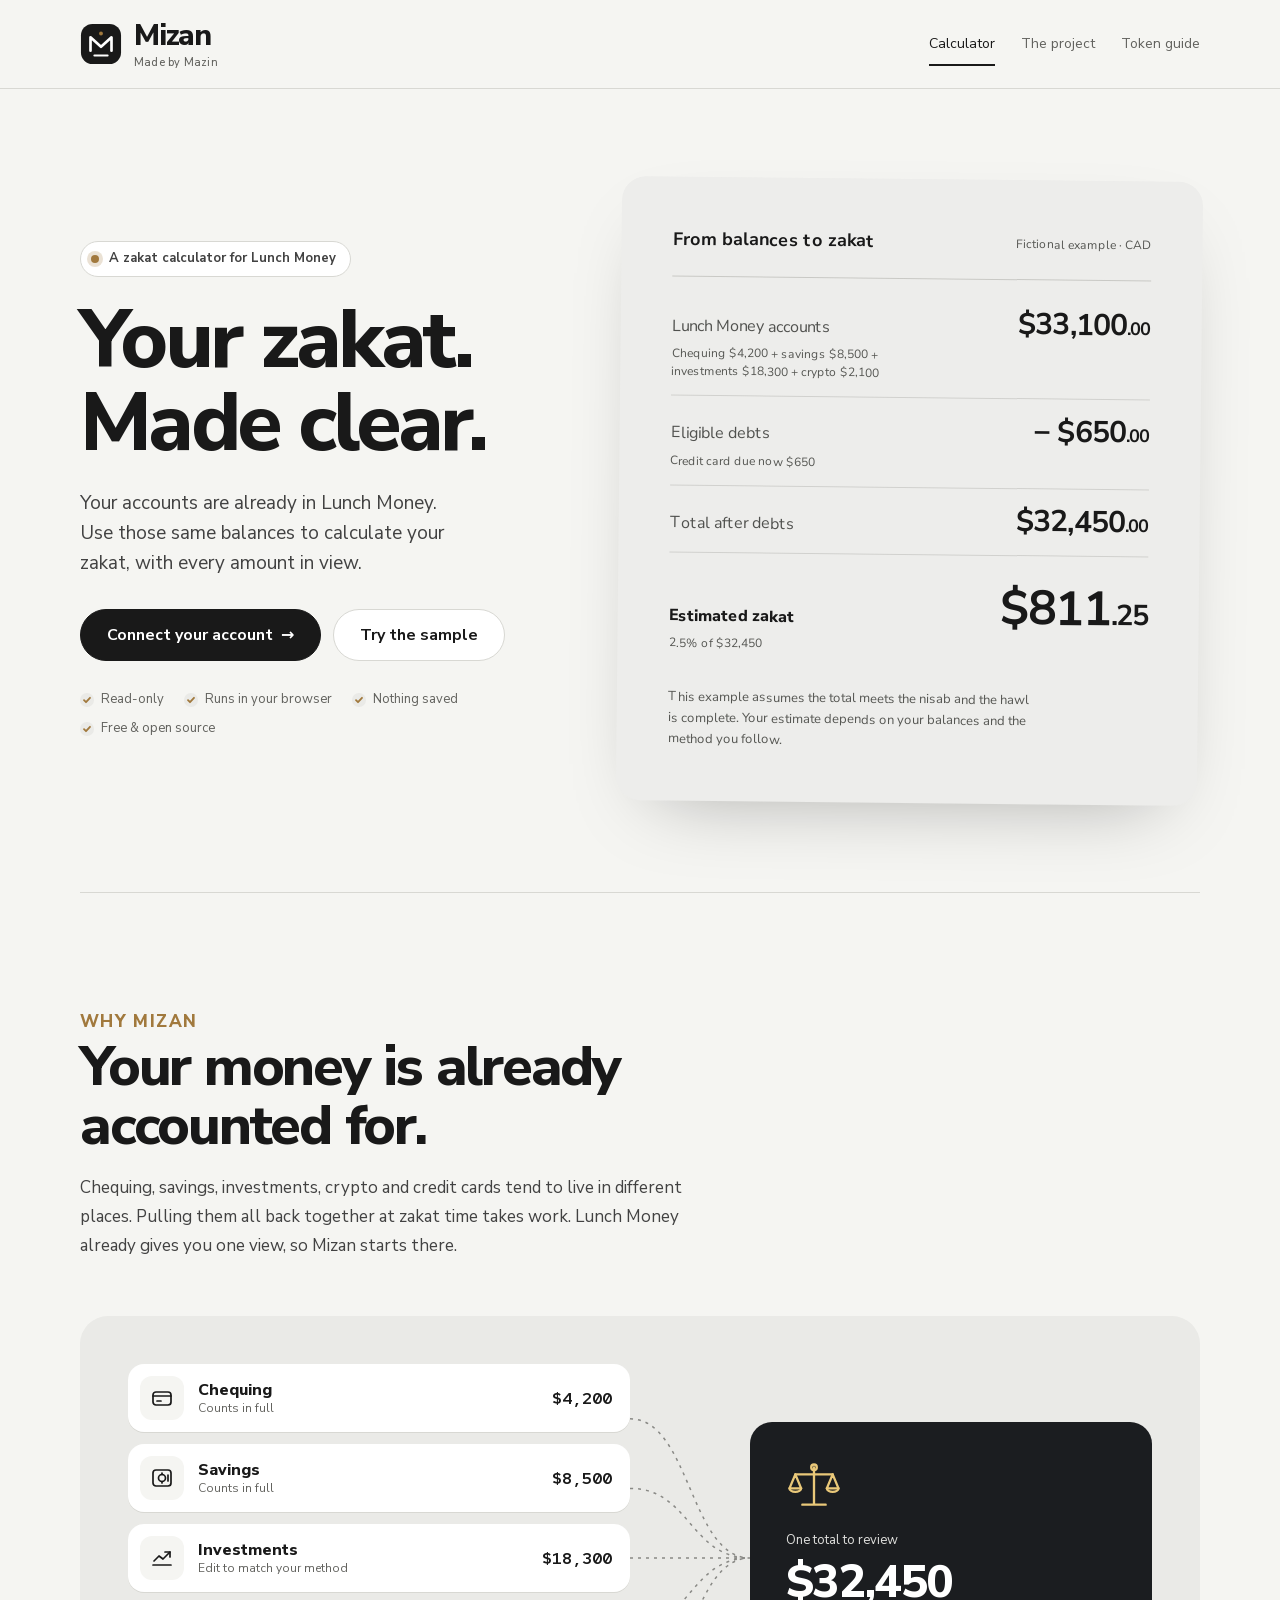
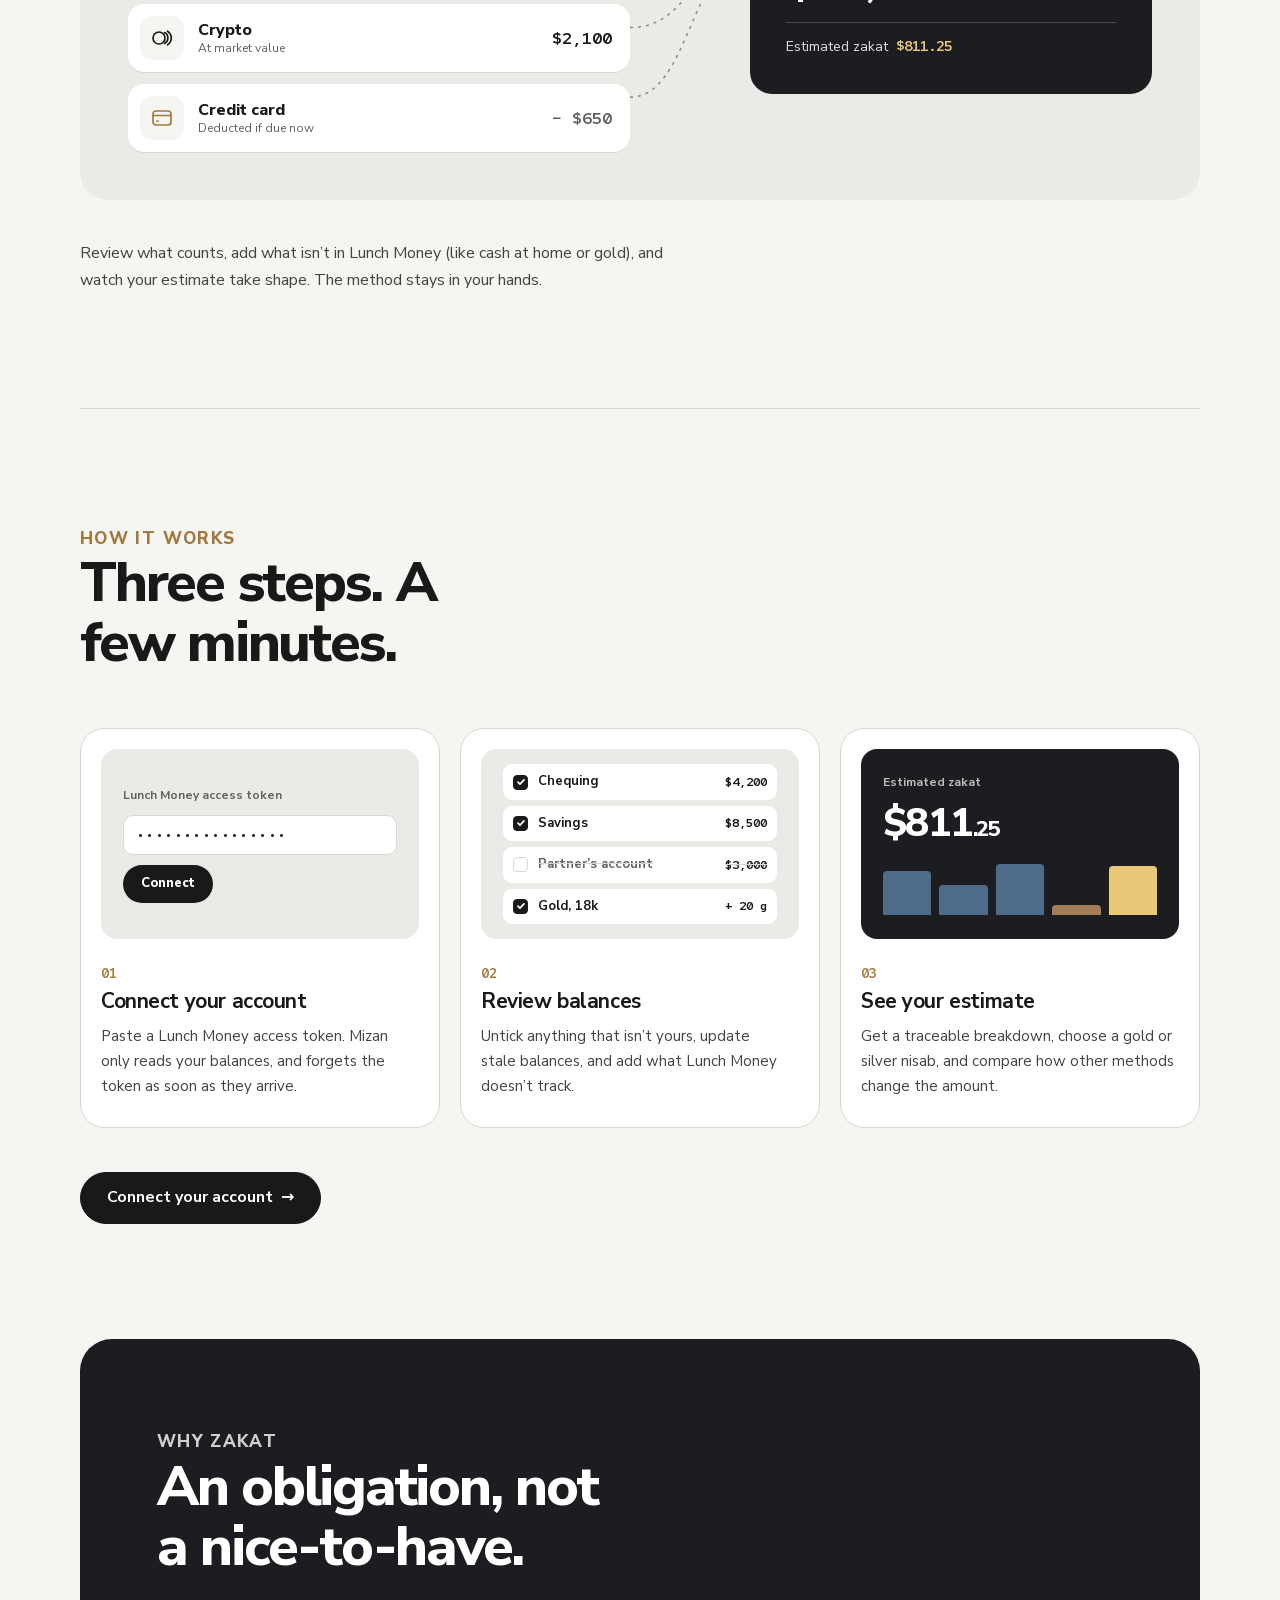
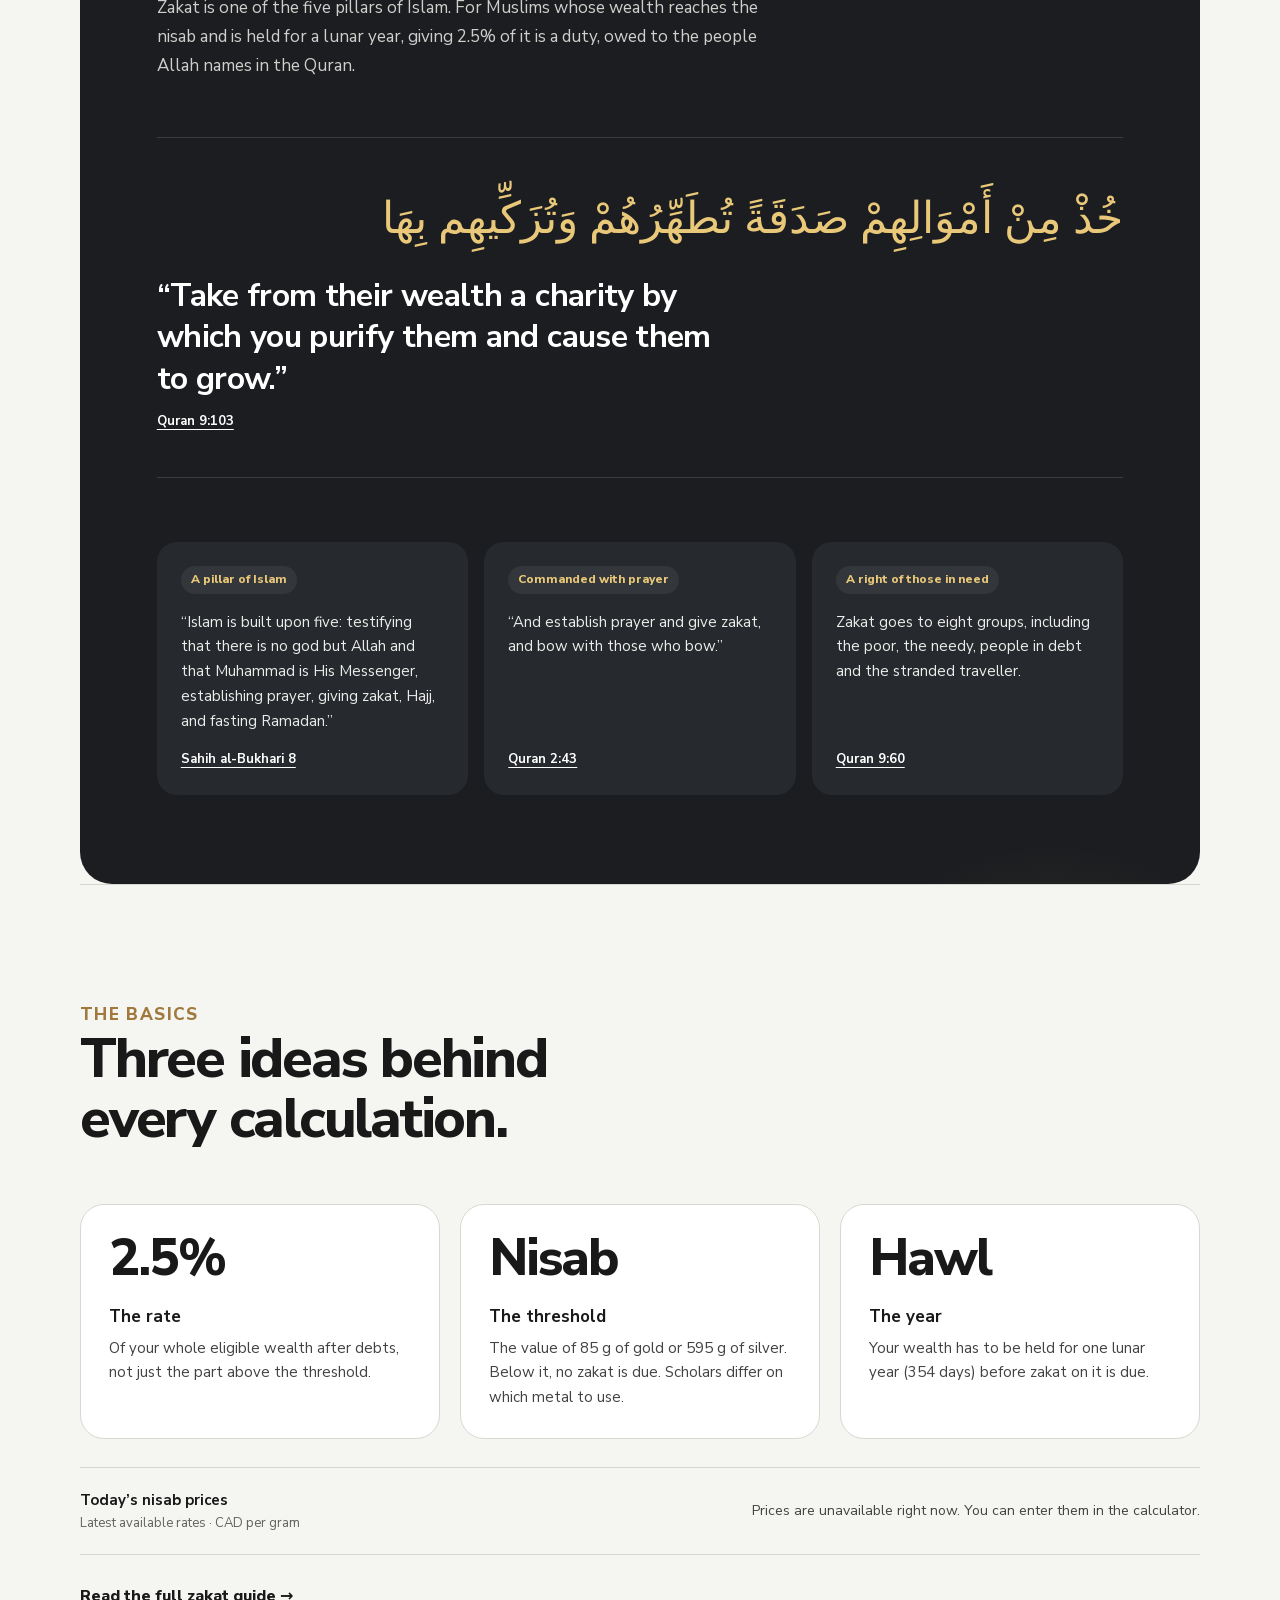
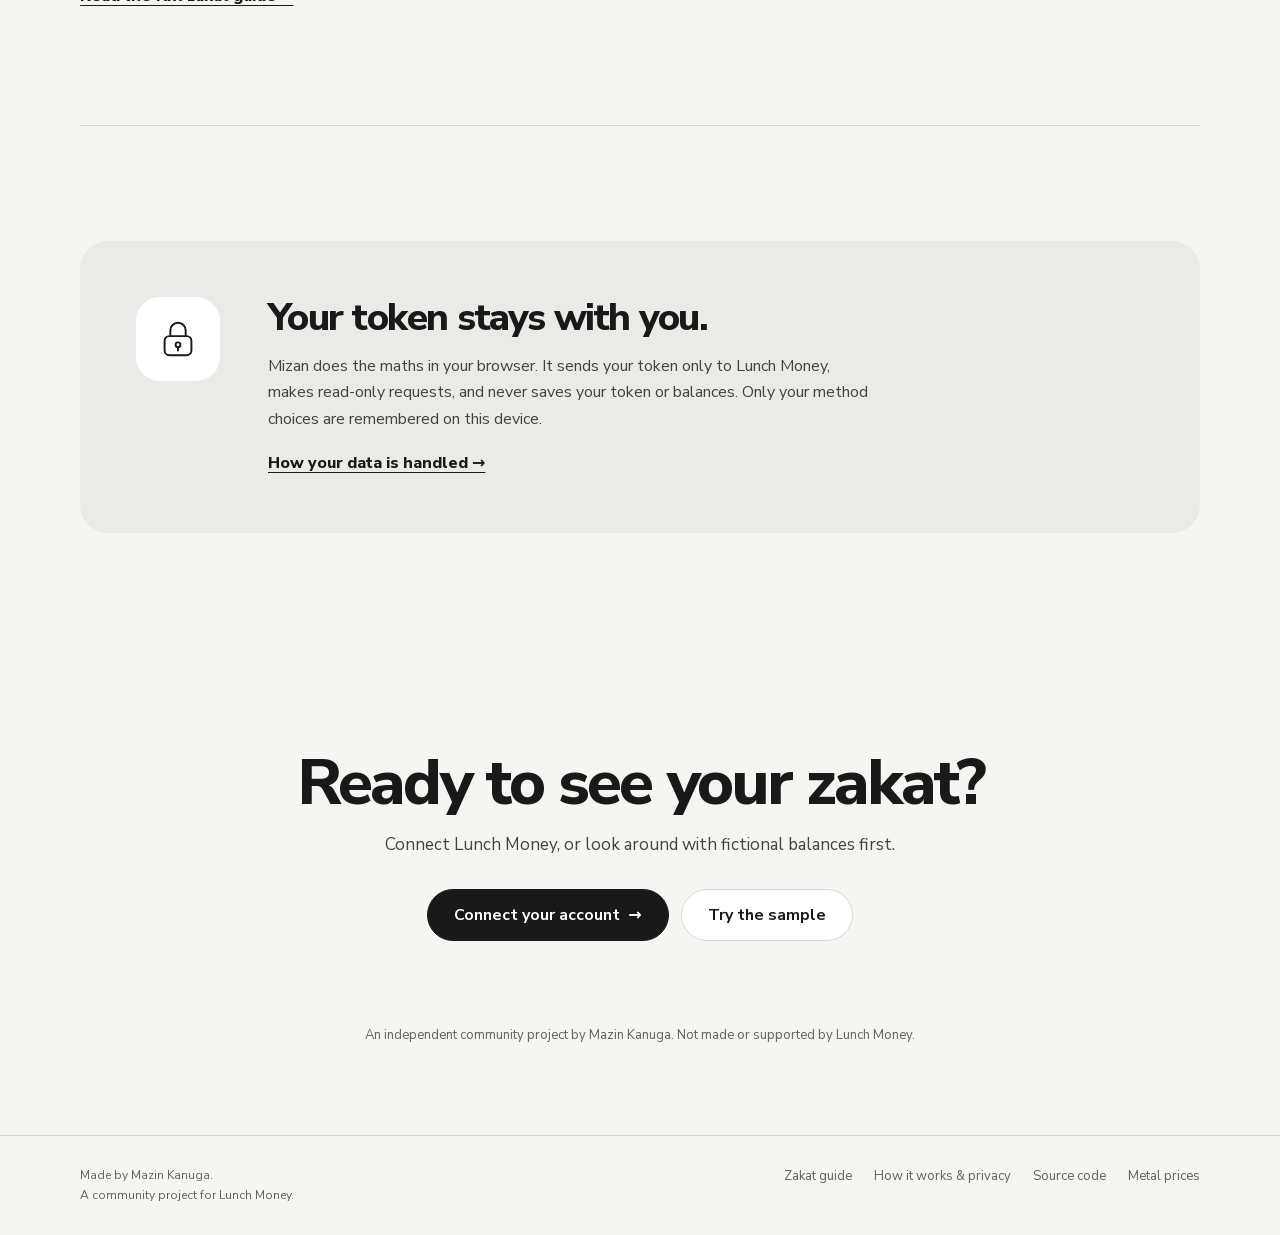
==== commit d8874ece: "Turn the homepage into a marketing page with a dedicated connect step - Stop the hero text sticking " ====
--- a/index.html
+++ b/index.html
@@ -25,11 +25,20 @@
   <nav class="nav" aria-label="Main"><a href="index.html" aria-current="page">Calculator</a><a href="about.html">The project</a><a href="token-guide.html">Token guide</a></nav>
 </div></header>
 <main id="main" class="wrap">
-  <section id="connect" aria-labelledby="heroHead">
-    <div class="opening">
-      <div class="opening-intro">
+  <section id="home" class="home" aria-labelledby="heroHead">
+    <div class="hero">
+      <div class="hero-copy">
+        <p class="kicker"><span class="kicker-dot" aria-hidden="true"></span>A zakat calculator for Lunch Money</p>
         <h1 id="heroHead">Your zakat.<br>Made clear.</h1>
-        <div class="opening-explanation"><p>Your accounts are already in Lunch Money. Use those same balances to calculate your zakat, with every amount in view.</p><a href="how-it-works.html">How Mizan works</a></div>
+        <p class="hero-lead">Your accounts are already in Lunch Money. Use those same balances to calculate your zakat, with every amount in view.</p>
+        <div class="hero-actions">
+          <a class="button primary cta-connect" href="#connect">Connect your account <span aria-hidden="true">→</span></a>
+          <button type="button" id="sampleBtn" class="sample-start">Try the sample</button>
+        </div>
+        <p id="status" class="hero-status" role="status"></p>
+        <ul class="trust-list" aria-label="How Mizan handles your data">
+          <li>Read-only</li><li>Runs in your browser</li><li>Nothing saved</li><li>Free &amp; open source</li>
+        </ul>
       </div>
       <div class="workspace" aria-label="Example zakat calculation">
         <div class="workspace-main">
@@ -42,27 +51,166 @@
           </div>
           <p class="workspace-note">This example assumes the total meets the nisab and the hawl is complete. Your estimate depends on your balances and the method you follow.</p>
         </div>
-        <div class="workspace-action">
-          <div><h2>Start with a sample.</h2><p>Explore a complete calculation with fictional balances. No token needed.</p><button type="button" id="sampleBtn" class="primary">Try the sample calculation</button></div>
+      </div>
+    </div>
+
+    <section class="home-band accounts-band" aria-labelledby="accountsTitle">
+      <div class="band-head">
+        <p class="band-kicker">Why Mizan</p>
+        <h2 id="accountsTitle">Your money is already accounted for.</h2>
+        <p>Chequing, savings, investments, crypto and credit cards tend to live in different places. Pulling them all back together at zakat time takes work. Lunch Money already gives you one view, so Mizan starts there.</p>
+      </div>
+      <div class="flow-illo">
+        <ul class="account-tiles" aria-label="Example accounts">
+          <li><span class="tile-icon" aria-hidden="true"><svg viewBox="0 0 24 24"><rect x="3" y="6" width="18" height="13" rx="3"/><path d="M3 10h18M7 15h4"/></svg></span><span class="tile-name">Chequing<small>Counts in full</small></span><strong>$4,200</strong></li>
+          <li><span class="tile-icon" aria-hidden="true"><svg viewBox="0 0 24 24"><rect x="3" y="4" width="18" height="16" rx="3"/><circle cx="12" cy="12" r="3.5"/><path d="M12 8.5V7M12 17v-1.5M18 9v6"/></svg></span><span class="tile-name">Savings<small>Counts in full</small></span><strong>$8,500</strong></li>
+          <li><span class="tile-icon" aria-hidden="true"><svg viewBox="0 0 24 24"><path d="M3 19h18"/><path d="M4 15l5-5 4 3 7-7"/><path d="M15 6h5v5"/></svg></span><span class="tile-name">Investments<small>Edit to match your method</small></span><strong>$18,300</strong></li>
+          <li><span class="tile-icon" aria-hidden="true"><svg viewBox="0 0 24 24"><circle cx="9" cy="12" r="6"/><path d="M14.5 6.6a6 6 0 0 1 0 10.8"/><path d="M17.5 5.2a8 8 0 0 1 0 13.6"/></svg></span><span class="tile-name">Crypto<small>At market value</small></span><strong>$2,100</strong></li>
+          <li class="tile-debt"><span class="tile-icon" aria-hidden="true"><svg viewBox="0 0 24 24"><rect x="3" y="5" width="18" height="14" rx="3"/><path d="M3 9.5h18"/><path d="M8 15h-1"/></svg></span><span class="tile-name">Credit card<small>Deducted if due now</small></span><strong>− $650</strong></li>
+        </ul>
+        <svg class="flow-lines" viewBox="0 0 120 300" preserveAspectRatio="none" aria-hidden="true" focusable="false"><path d="M0 30C60 30 60 150 120 150M0 90C60 90 60 150 120 150M0 150H120M0 210C60 210 60 150 120 150M0 270C60 270 60 150 120 150"/></svg>
+        <div class="flow-result">
+          <span class="result-mark" aria-hidden="true"><svg viewBox="0 0 48 48"><path d="M24 8v32M14 40h20M8 14h32"/><circle cx="24" cy="8" r="2.4"/><path d="M8 14l-5 12h10zM40 14l-5 12h10z"/><path d="M3 26a5 3 0 0 0 10 0M35 26a5 3 0 0 0 10 0"/></svg></span>
+          <span class="flow-result-label">One total to review</span>
+          <strong>$32,450</strong>
+          <span class="flow-result-zakat">Estimated zakat <b>$811.25</b></span>
         </div>
       </div>
-      <p id="status" role="status"></p>
-      <div class="price-preview" aria-live="polite"><div><strong>Gold &amp; silver prices</strong><span>Latest available rates · CAD per gram</span></div><p id="homeMetalPrices">Loading prices…</p></div>
-      <details class="connect-entry">
-        <summary><span>Ready to use your own balances?<small>Connect your Lunch Money account</small></span></summary>
-        <div class="connect-content">
-          <div><h2>Connect Lunch Money</h2><p>An access token lets Mizan read your balances from Lunch Money.</p><p id="tokenNotice">Mizan only reads your data. Your token and balances are never saved by Mizan. <a href="how-it-works.html">How your data is handled</a></p></div>
-          <div class="connect-form"><label for="token">Lunch Money access token</label><input type="password" id="token" autocomplete="off" autocapitalize="off" autocorrect="off" spellcheck="false" data-1p-ignore data-lpignore="true" data-bwignore placeholder="Paste your access token" aria-describedby="tokenNotice"><button type="button" class="primary" id="connectBtn">Connect my accounts</button><p id="connectStatus" role="status"></p><p><a href="token-guide.html" target="_blank" rel="noopener">Get a token with the step-by-step guide</a></p></div>
+      <p class="band-foot">Review what counts, add what isn’t in Lunch Money (like cash at home or gold), and watch your estimate take shape. The method stays in your hands.</p>
+    </section>
+
+    <section class="home-band steps-band" aria-labelledby="stepsTitle">
+      <div class="band-head">
+        <p class="band-kicker">How it works</p>
+        <h2 id="stepsTitle">Three steps. A few minutes.</h2>
+      </div>
+      <ol class="step-cards">
+        <li>
+          <div class="step-illo illo-connect" aria-hidden="true">
+            <span class="mini-label">Lunch Money access token</span>
+            <span class="mini-field">••••••••••••••••</span>
+            <span class="mini-button">Connect</span>
+          </div>
+          <span class="step-num">01</span>
+          <h3>Connect your account</h3>
+          <p>Paste a Lunch Money access token. Mizan only reads your balances, and forgets the token as soon as they arrive.</p>
+        </li>
+        <li>
+          <div class="step-illo illo-review" aria-hidden="true">
+            <span class="mini-row"><i class="mini-check on"></i>Chequing<b>$4,200</b></span>
+            <span class="mini-row"><i class="mini-check on"></i>Savings<b>$8,500</b></span>
+            <span class="mini-row off"><i class="mini-check"></i>Partner’s account<b>$3,000</b></span>
+            <span class="mini-row"><i class="mini-check on"></i>Gold, 18k<b>+ 20 g</b></span>
+          </div>
+          <span class="step-num">02</span>
+          <h3>Review balances</h3>
+          <p>Untick anything that isn’t yours, update stale balances, and add what Lunch Money doesn’t track.</p>
+        </li>
+        <li>
+          <div class="step-illo illo-estimate" aria-hidden="true">
+            <span class="mini-label">Estimated zakat</span>
+            <span class="mini-due">$811<small>.25</small></span>
+            <span class="mini-bars"><i style="height:78%"></i><i style="height:54%"></i><i style="height:92%"></i><i class="neg" style="height:18%"></i><i class="tot" style="height:88%"></i></span>
+          </div>
+          <span class="step-num">03</span>
+          <h3>See your estimate</h3>
+          <p>Get a traceable breakdown, choose a gold or silver nisab, and compare how other methods change the amount.</p>
+        </li>
+      </ol>
+      <div class="band-actions"><a class="button primary cta-connect" href="#connect">Connect your account <span aria-hidden="true">→</span></a></div>
+    </section>
+
+    <section class="home-band why-band" aria-labelledby="whyTitle">
+      <div class="why-inner">
+        <div class="band-head">
+          <p class="band-kicker">Why zakat</p>
+          <h2 id="whyTitle">An obligation, not a nice-to-have.</h2>
+          <p>Zakat is one of the five pillars of Islam. For Muslims whose wealth reaches the nisab and is held for a lunar year, giving 2.5% of it is a duty, owed to the people Allah names in the Quran.</p>
         </div>
-      </details>
-      <section class="why-mizan" aria-labelledby="whyMizanTitle"><div><h2 id="whyMizanTitle">Your money is already accounted for.</h2></div><div><p>Chequing, savings, investments, stocks, credit cards and other debts can be spread across different accounts. Bringing those numbers together again at zakat time takes work.</p><p>Lunch Money already gives you one view of your finances. Mizan uses those balances as a starting point: review what counts, add what’s missing, and see your zakat estimate take shape.</p><p>For Muslims who meet the conditions for zakat, the amount is generally 2.5% of eligible net wealth. Working out what to include can be complicated; Mizan makes the numbers easier to review, while leaving the method in your hands.</p><a href="zakat-guide.html">Learn about zakat and the nisab</a></div></section>
-      <p class="independent-note">An independent community project by Mazin Kanuga. Not made or supported by Lunch Money.</p>
+        <figure class="ayah">
+          <p class="ayah-ar" lang="ar" dir="rtl">خُذْ مِنْ أَمْوَالِهِمْ صَدَقَةً تُطَهِّرُهُمْ وَتُزَكِّيهِم بِهَا</p>
+          <blockquote><p>“Take from their wealth a charity by which you purify them and cause them to grow.”</p></blockquote>
+          <figcaption><a href="https://quran.com/9/103" rel="noreferrer">Quran 9:103</a></figcaption>
+        </figure>
+        <div class="proof-grid">
+          <figure class="proof">
+            <span class="proof-tag">A pillar of Islam</span>
+            <blockquote><p>“Islam is built upon five: testifying that there is no god but Allah and that Muhammad is His Messenger, establishing prayer, giving zakat, Hajj, and fasting Ramadan.”</p></blockquote>
+            <figcaption><a href="https://sunnah.com/bukhari:8" rel="noreferrer">Sahih al-Bukhari 8</a></figcaption>
+          </figure>
+          <figure class="proof">
+            <span class="proof-tag">Commanded with prayer</span>
+            <blockquote><p>“And establish prayer and give zakat, and bow with those who bow.”</p></blockquote>
+            <figcaption><a href="https://quran.com/2/43" rel="noreferrer">Quran 2:43</a></figcaption>
+          </figure>
+          <figure class="proof">
+            <span class="proof-tag">A right of those in need</span>
+            <blockquote><p>Zakat goes to eight groups, including the poor, the needy, people in debt and the stranded traveller.</p></blockquote>
+            <figcaption><a href="https://quran.com/9/60" rel="noreferrer">Quran 9:60</a></figcaption>
+          </figure>
+        </div>
+      </div>
+    </section>
+
+    <section class="home-band basics-band" aria-labelledby="basicsTitle">
+      <div class="band-head">
+        <p class="band-kicker">The basics</p>
+        <h2 id="basicsTitle">Three ideas behind every calculation.</h2>
+      </div>
+      <div class="basics-grid">
+        <div class="basic"><span class="basic-figure">2.5%</span><h3>The rate</h3><p>Of your whole eligible wealth after debts, not just the part above the threshold.</p></div>
+        <div class="basic"><span class="basic-figure">Nisab</span><h3>The threshold</h3><p>The value of 85 g of gold or 595 g of silver. Below it, no zakat is due. Scholars differ on which metal to use.</p></div>
+        <div class="basic"><span class="basic-figure">Hawl</span><h3>The year</h3><p>Your wealth has to be held for one lunar year (354 days) before zakat on it is due.</p></div>
+      </div>
+      <div class="price-preview" aria-live="polite"><div><strong>Today’s nisab prices</strong><span>Latest available rates · CAD per gram</span></div><p id="homeMetalPrices">Loading prices…</p></div>
+      <p class="band-link"><a href="zakat-guide.html">Read the full zakat guide <span aria-hidden="true">→</span></a></p>
+    </section>
+
+    <section class="home-band privacy-band" aria-labelledby="privacyTitle">
+      <div class="privacy-card">
+        <span class="privacy-mark" aria-hidden="true"><svg viewBox="0 0 48 48"><rect x="10" y="21" width="28" height="20" rx="5"/><path d="M16 21v-6a8 8 0 0 1 16 0v6"/><circle cx="24" cy="30" r="2.5"/><path d="M24 32.5V36"/></svg></span>
+        <div>
+          <h2 id="privacyTitle">Your token stays with you.</h2>
+          <p>Mizan does the maths in your browser. It sends your token only to Lunch Money, makes read-only requests, and never saves your token or balances. Only your method choices are remembered on this device.</p>
+          <a href="how-it-works.html">How your data is handled <span aria-hidden="true">→</span></a>
+        </div>
+      </div>
+    </section>
+
+    <section class="final-cta" aria-labelledby="finalTitle">
+      <h2 id="finalTitle">Ready to see your zakat?</h2>
+      <p>Connect Lunch Money, or look around with fictional balances first.</p>
+      <div class="hero-actions"><a class="button primary cta-connect" href="#connect">Connect your account <span aria-hidden="true">→</span></a><button type="button" class="sample-start">Try the sample</button></div>
+      <p id="finalStatus" class="hero-status" role="status"></p>
+    </section>
+    <p class="independent-note">An independent community project by Mazin Kanuga. Not made or supported by Lunch Money.</p>
+  </section>
+
+  <section id="connectView" class="connect-view" aria-labelledby="connectHead" hidden>
+    <div class="connected"><a href="./" id="backHome">← Back to home</a></div>
+    <nav class="progress" aria-label="Calculation steps"><span class="step-now" aria-current="step">01 Connect your account</span><span class="divider" aria-hidden="true">/</span><span>02 Review balances</span><span class="divider" aria-hidden="true">/</span><span>03 Your estimate</span></nav>
+    <div class="view-head"><h1 id="connectHead" tabindex="-1">Connect Lunch Money.</h1><p class="note">An access token lets Mizan read your balances. It takes about a minute to make one.</p></div>
+    <div class="connect-layout">
+      <div class="connect-panel">
+        <ol class="connect-steps">
+          <li><span>1</span><div><strong>Make a token in Lunch Money</strong><p>Go to Settings → Developers and request a new access token. Name it “Mizan” so it’s easy to revoke later. <a href="token-guide.html" target="_blank" rel="noopener">Step-by-step guide</a></p></div></li>
+          <li><span>2</span><div><strong>Paste it here</strong>
+            <div class="connect-form"><label for="token">Lunch Money access token</label><input type="password" id="token" autocomplete="off" autocapitalize="off" autocorrect="off" spellcheck="false" data-1p-ignore data-lpignore="true" data-bwignore placeholder="Paste your access token" aria-describedby="tokenNotice"><button type="button" class="primary" id="connectBtn">Connect my accounts</button><p id="connectStatus" role="status"></p></div>
+          </div></li>
+          <li><span>3</span><div><strong>Revoke it when you’re done</strong><p>Lunch Money tokens can change data. Mizan never does, but deleting the token afterwards keeps things tidy.</p></div></li>
+        </ol>
+      </div>
+      <aside class="connect-aside" aria-label="About your data">
+        <h2>What happens to your token</h2>
+        <ul><li>It goes only to the Lunch Money API.</li><li>Mizan only makes read requests.</li><li id="tokenNotice">It’s cleared from the page once your balances arrive, and never saved.</li></ul>
+        <a href="how-it-works.html" target="_blank" rel="noopener">How your data is handled</a>
+        <div class="aside-sample"><p>Just looking?</p><button type="button" class="sample-start">Use fictional sample balances</button><p id="connectSampleStatus" class="hero-status" role="status"></p></div>
+      </aside>
     </div>
   </section>
-
   <div id="app" class="app" hidden>
     <div class="connected"><span id="sub"></span><button type="button" id="restart">Start again</button></div>
-    <nav class="progress" aria-label="Calculation steps"><span>✓ Connected</span><span class="divider" aria-hidden="true">/</span><button type="button" id="reviewStep" aria-controls="reviewView" aria-current="step">02 Review balances</button><span class="divider" aria-hidden="true">/</span><button type="button" id="estimateStep" aria-controls="estimateView">03 Your estimate</button></nav>
+    <nav class="progress" aria-label="Calculation steps"><span>✓ 01 Connected</span><span class="divider" aria-hidden="true">/</span><button type="button" id="reviewStep" aria-controls="reviewView" aria-current="step">02 Review balances</button><span class="divider" aria-hidden="true">/</span><button type="button" id="estimateStep" aria-controls="estimateView">03 Your estimate</button></nav>
     <div class="warn" id="dataWarn" hidden></div>
     <section id="reviewView" class="flow-view" aria-labelledby="reviewHead">
       <div class="view-head"><h1 id="reviewHead" tabindex="-1">Check your balances.</h1><p class="note">These came from Lunch Money. Uncheck anything that doesn't belong in your zakat, and update any balance that's out of date.</p></div>
@@ -441,7 +589,8 @@
     $("dataWarn").hidden = !(D.warnings && D.warnings.length);
     $("dataWarn").textContent = (D.warnings || []).join(" ");
 
-    $("connect").hidden = true;
+    $("home").hidden = true;
+    $("connectView").hidden = true;
     $("app").hidden = false;
     load();
     render();
@@ -812,35 +961,55 @@
     metalPrices("CAD").then(function (prices) { renderHomePrices(prices, new Date()); });
   }
 
-  function busy(on, text, isError, connection) {
+  var STATUS_IDS = ["status", "finalStatus", "connectStatus", "connectSampleStatus"];
+  var sampleButtons = document.querySelectorAll(".sample-start");
+
+  // statusId: which status line, next to the button that was used, shows the message.
+  function busy(on, text, isError, statusId) {
     $("connectBtn").disabled = on;
-    $("sampleBtn").disabled = on;
-    $("status").textContent = "";
-    $("connectStatus").textContent = "";
-    var status = $(connection ? "connectStatus" : "status");
+    sampleButtons.forEach(function (b) { b.disabled = on; });
+    STATUS_IDS.forEach(function (id) { $(id).textContent = ""; });
+    var status = $(statusId || "status");
     status.textContent = text || "";
-    status.className = isError ? "error" : "";
-  }
+    status.className = "hero-status" + (isError ? " error" : "");
+  }
+
+  // The home page and the connect screen. Once balances are loaded, the calculator stays in view.
+  function route() {
+    if (D) return;
+    var connecting = location.hash === "#connect" || location.hash === "#token";  // #token: older links from the token guide
+    $("home").hidden = connecting;
+    $("connectView").hidden = !connecting;
+    if (connecting) {
+      window.scrollTo(0, 0);
+      $("connectHead").focus({ preventScroll: true });
+    }
+  }
+  window.addEventListener("hashchange", route);
+  route();
 
   $("connectBtn").addEventListener("click", function () {
     var token = $("token").value.trim();
     $("token").value = "";  // the token is not kept in the page
-    if (!token) { busy(false, "Paste your Lunch Money access token first.", true, true); return; }
-    busy(true, "The page reads your balances from Lunch Money...", false, true);
+    if (!token) { busy(false, "Paste your Lunch Money access token first.", true, "connectStatus"); return; }
+    busy(true, "The page reads your balances from Lunch Money...", false, "connectStatus");
     loadFromLunchMoney(token).then(function (data) {
       token = null;
       busy(false, "");
       show(data);
     }, function (e) {
       token = null;
-      busy(false, e.message, true, true);
+      busy(false, e.message, true, "connectStatus");
     });
   });
   $("token").addEventListener("keydown", function (e) { if (e.key === "Enter") $("connectBtn").click(); });
-  $("sampleBtn").addEventListener("click", function () {
-    $("token").value = "";  // sample mode does not use a token, so do not keep one in the page
-    busy(true, "The page gets today's gold and silver prices...");
-    sampleData().then(function (data) { busy(false, ""); show(data); });
+  sampleButtons.forEach(function (button) {
+    button.addEventListener("click", function () {
+      $("token").value = "";  // sample mode does not use a token, so do not keep one in the page
+      var statusId = button.closest("#connectView") ? "connectSampleStatus" : button.closest(".final-cta") ? "finalStatus" : "status";
+      busy(true, "The page gets today's gold and silver prices...", false, statusId);
+      sampleData().then(function (data) { busy(false, ""); show(data); });
+    });
   });
   $("restart").addEventListener("click", function () { location.reload(); });
   $("continueEstimate").addEventListener("click", function () { setView("estimate"); });
--- a/styles.css
+++ b/styles.css
@@ -2143,19 +2143,6 @@
   .workspace-action h2 { font-size:28px; }
 }
 
-/* The explanation and the example sit together on wide screens. */
-@media(min-width:1001px) {
-  .calculator-page .opening { display:grid; grid-template-columns:minmax(0,.85fr) minmax(0,1.15fr); column-gap:clamp(36px,5vw,76px); align-items:start; }
-  .opening-intro { position:sticky; top:32px; text-align:left; margin:0; }
-  .opening-explanation { margin:24px 0 0; }
-  .workspace { grid-column:2; grid-row:1; grid-template-columns:1fr; }
-  .opening>.price-preview,.opening>.connect-entry,.opening>.why-mizan,.opening>.independent-note,.opening>#status { grid-column:1 / -1; }
-  .workspace-action { padding:28px 40px; }
-  .workspace-action>div { display:grid; grid-template-columns:minmax(0,1fr) auto; align-items:center; column-gap:20px; }
-  .workspace-action h2 { font-size:24px; margin:0 0 6px; }
-  .workspace-action p { font-size:14px; margin:0; }
-  .workspace-action button.primary { grid-column:2; grid-row:1 / 3; width:auto; }
-}
 .equation-line>span { min-width:0; }
 .equation-line>span small { display:block; max-width:38ch; color:#555652; font-size:12px; font-weight:400; line-height:1.5; margin-top:5px; }
 .price-preview { display:flex; justify-content:space-between; align-items:center; gap:20px; margin-top:28px; padding:20px 0; border-top:1px solid var(--line); border-bottom:1px solid var(--line); }
@@ -2173,3 +2160,176 @@
   .price-preview p { text-align:left; }
   .why-mizan { grid-template-columns:1fr; gap:16px; padding:48px 0; }
 }
+
+/* ---------------------------------------------------------------------------
+   Home page: a marketing page in bands. The hero scrolls normally (nothing sticks).
+   --------------------------------------------------------------------------- */
+.home { padding-bottom:24px; }
+.hero { display:grid; grid-template-columns:minmax(0,.9fr) minmax(0,1.1fr); gap:clamp(36px,5vw,72px); align-items:center; padding:clamp(48px,7vw,96px) 0 clamp(56px,7vw,96px); }
+.kicker { display:inline-flex; align-items:center; gap:10px; margin:0 0 22px; padding:6px 14px 6px 10px; border:1px solid var(--line); border-radius:999px; background:var(--card); color:var(--text); font-size:13px; font-weight:700; }
+.kicker-dot { width:8px; height:8px; border-radius:50%; background:var(--accent); box-shadow:0 0 0 4px color-mix(in srgb,var(--accent) 22%,transparent); }
+.hero-copy h1 { font:800 clamp(50px,6.4vw,84px)/1.02 var(--font); letter-spacing:-.045em; margin:0 0 22px; }
+.hero-lead { font-size:clamp(17px,1.6vw,19px); line-height:1.6; max-width:34ch; margin:0 0 30px; }
+.hero-actions { display:flex; flex-wrap:wrap; gap:12px; align-items:center; }
+.hero-actions .button,.hero-actions button { min-height:52px; padding:12px 26px; font-size:16px; text-decoration:none; }
+.hero-status { min-height:0; margin:12px 0 0; font-size:14px; color:var(--muted); }
+.hero-status:empty { margin:0; }
+.hero-status.error { color:var(--bad); }
+.trust-list { display:flex; flex-wrap:wrap; gap:8px 20px; list-style:none; margin:28px 0 0; padding:0; color:var(--muted); font-size:13px; }
+.trust-list li { display:flex; align-items:center; gap:7px; }
+.trust-list li::before { content:""; width:14px; height:14px; border-radius:50%; background:var(--panel) url("data:image/svg+xml,%3Csvg xmlns='http://www.w3.org/2000/svg' viewBox='0 0 14 14'%3E%3Cpath d='M4 7.2l2 2 4-4.4' fill='none' stroke='%23a1793d' stroke-width='1.8' stroke-linecap='round' stroke-linejoin='round'/%3E%3C/svg%3E") center/14px no-repeat; }
+.hero .workspace { grid-template-columns:1fr; box-shadow:0 30px 80px -40px rgba(0,0,0,.35); transform:rotate(.6deg); }
+
+.home-band { padding:clamp(64px,9vw,120px) 0; border-top:1px solid var(--line); }
+.band-head { max-width:640px; margin-bottom:clamp(36px,5vw,56px); }
+.band-kicker { margin:0 0 12px; color:var(--accent); font-size:13px; font-weight:800; letter-spacing:.08em; text-transform:uppercase; }
+.band-head h2 { font:800 clamp(34px,4.4vw,56px)/1.06 var(--font); letter-spacing:-.04em; margin:0 0 18px; }
+.band-head p { font-size:17px; line-height:1.7; margin:0; }
+.band-foot { max-width:60ch; margin:40px 0 0; font-size:16px; }
+.band-actions { margin-top:44px; }
+.band-actions .button { min-height:52px; padding:12px 26px; text-decoration:none; }
+.band-link { margin:28px 0 0; }
+.band-link a { font-weight:800; }
+
+/* Accounts flowing into one total */
+.flow-illo { display:grid; grid-template-columns:minmax(0,1fr) 120px minmax(0,.8fr); align-items:center; padding:clamp(24px,4vw,48px); background:var(--panel); border-radius:28px; }
+.account-tiles { list-style:none; margin:0; padding:0; display:grid; gap:12px; }
+.account-tiles li { display:grid; grid-template-columns:44px minmax(0,1fr) auto; align-items:center; gap:14px; min-height:68px; padding:10px 18px 10px 12px; background:var(--card); border-radius:16px; box-shadow:0 1px 0 var(--line); }
+.tile-icon { display:grid; place-items:center; width:44px; height:44px; border-radius:12px; background:var(--bg); color:var(--ink); }
+.tile-icon svg { width:24px; height:24px; fill:none; stroke:currentColor; stroke-width:1.7; stroke-linecap:round; stroke-linejoin:round; }
+.tile-name { color:var(--ink); font-weight:800; line-height:1.3; }
+.tile-name small { display:block; color:var(--muted); font-size:12px; font-weight:400; }
+.account-tiles strong { font:600 16px var(--mono); white-space:nowrap; }
+.tile-debt .tile-icon { color:var(--accent); }
+.tile-debt strong { color:var(--muted); }
+.flow-lines { width:100%; height:calc(100% - 40px); }
+.flow-lines path { fill:none; stroke:var(--muted); stroke-width:1.5; stroke-dasharray:3 5; vector-effect:non-scaling-stroke; opacity:.7; }
+.flow-result { display:flex; flex-direction:column; align-items:flex-start; gap:6px; padding:clamp(24px,3vw,36px); background:#1b1d20; color:#dededb; border-radius:22px; }
+.result-mark { width:56px; height:56px; margin-bottom:10px; color:#e9c879; }
+.result-mark svg { width:100%; height:100%; fill:none; stroke:currentColor; stroke-width:2; stroke-linecap:round; stroke-linejoin:round; }
+.flow-result-label { font-size:13px; }
+.flow-result strong { color:#fff; font:800 clamp(34px,3.6vw,46px)/1.05 var(--font); letter-spacing:-.04em; }
+.flow-result-zakat { margin-top:10px; padding-top:12px; border-top:1px solid #45474b; font-size:14px; width:100%; }
+.flow-result-zakat b { color:#e9c879; font-family:var(--mono); margin-left:4px; }
+
+/* Three steps */
+.step-cards { list-style:none; margin:0; padding:0; display:grid; grid-template-columns:repeat(3,minmax(0,1fr)); gap:20px; }
+.step-cards li { display:flex; flex-direction:column; padding:20px 20px 28px; background:var(--card); border:1px solid var(--line); border-radius:24px; }
+.step-cards h3 { font-size:21px; letter-spacing:-.02em; margin:6px 0 10px; }
+.step-cards p { font-size:15px; line-height:1.65; margin:0; }
+.step-num { margin-top:26px; color:var(--accent); font:600 13px var(--mono); }
+.step-illo { display:flex; flex-direction:column; justify-content:center; gap:10px; height:190px; padding:22px; background:var(--panel); border-radius:16px; color:#191919; }
+.mini-label { color:var(--muted); font-size:12px; font-weight:700; }
+.mini-field { padding:10px 12px; background:var(--card); border:1px solid var(--line); border-radius:10px; color:var(--ink); font:600 14px var(--mono); letter-spacing:.1em; }
+.mini-button { align-self:flex-start; padding:8px 18px; border-radius:999px; background:var(--deep); color:var(--on-deep); font-size:13px; font-weight:800; }
+.illo-review { gap:6px; }
+.mini-row { display:flex; align-items:center; gap:10px; padding:7px 10px; background:var(--card); border-radius:9px; color:var(--ink); font-size:13px; font-weight:700; }
+.mini-row b { margin-left:auto; font:600 12px var(--mono); }
+.mini-row.off { color:var(--muted); text-decoration:line-through; text-decoration-color:var(--line); }
+.mini-check { width:15px; height:15px; flex:0 0 15px; border:1.5px solid var(--line); border-radius:4px; }
+.mini-check.on { background:var(--deep) url("data:image/svg+xml,%3Csvg xmlns='http://www.w3.org/2000/svg' viewBox='0 0 14 14'%3E%3Cpath d='M3.5 7.2l2.3 2.3 4.7-5' fill='none' stroke='%23fff' stroke-width='2' stroke-linecap='round' stroke-linejoin='round'/%3E%3C/svg%3E") center/12px no-repeat; border-color:var(--deep); }
+.illo-estimate { background:#1b1d20; }
+.illo-estimate .mini-label { color:#bcbcb8; }
+.mini-due { color:#fff; font:800 40px/1 var(--font); letter-spacing:-.04em; }
+.mini-due small { font-size:.55em; }
+.mini-bars { display:flex; align-items:flex-end; gap:8px; height:56px; margin-top:6px; }
+.mini-bars i { flex:1; border-radius:4px 4px 0 0; background:#4e6c89; }
+.mini-bars i.neg { background:#a37d58; }
+.mini-bars i.tot { background:#e9c879; }
+
+/* Why zakat */
+.why-band { border-top:0; padding:0; }
+.why-inner { padding:clamp(48px,7vw,96px) clamp(24px,6vw,80px); background:#1b1d20; color:#cfcfcb; border-radius:32px; position:relative; overflow:hidden; }
+.why-inner::before { content:""; position:absolute; inset:auto -10% -40% auto; width:520px; height:520px; border-radius:50%; background:radial-gradient(circle,rgba(233,200,121,.14),transparent 65%); pointer-events:none; }
+.why-inner .band-head h2 { color:#fff; }
+.why-inner .band-head p { color:#cfcfcb; }
+.why-inner .band-kicker { color:#e9c879; }
+.why-inner a { color:#fff; }
+.why-inner :focus-visible { outline-color:#fff; }
+.ayah { position:relative; margin:0 0 clamp(40px,5vw,64px); padding:clamp(28px,4vw,44px) 0; border-top:1px solid #3a3c40; border-bottom:1px solid #3a3c40; }
+.ayah-ar { margin:0 0 18px; color:#e9c879; font:400 clamp(28px,3.6vw,44px)/1.7 "Geeza Pro","Noto Naskh Arabic","Amiri","Traditional Arabic",serif; text-align:right; }
+.ayah blockquote { margin:0; }
+.ayah blockquote p { margin:0 0 12px; color:#fff; font:700 clamp(22px,2.6vw,32px)/1.3 var(--font); letter-spacing:-.02em; max-width:30ch; }
+.ayah figcaption,.proof figcaption { font-size:13px; font-weight:700; }
+.proof-grid { display:grid; grid-template-columns:repeat(3,minmax(0,1fr)); gap:16px; position:relative; }
+.proof { display:flex; flex-direction:column; margin:0; padding:24px; background:#26292d; border-radius:20px; }
+.proof-tag { align-self:flex-start; margin-bottom:16px; padding:4px 10px; border-radius:999px; background:#33363b; color:#e9c879; font-size:12px; font-weight:800; }
+.proof blockquote { margin:0 0 16px; flex:1; }
+.proof blockquote p { margin:0; color:#ececea; font-size:15px; line-height:1.65; }
+
+/* Basics */
+.basics-grid { display:grid; grid-template-columns:repeat(3,minmax(0,1fr)); gap:20px; }
+.basic { padding:28px; background:var(--card); border:1px solid var(--line); border-radius:24px; }
+.basic-figure { display:block; margin-bottom:22px; color:var(--ink); font:800 clamp(38px,4vw,52px)/1 var(--font); letter-spacing:-.04em; }
+.basic h3 { margin:0 0 8px; font-size:17px; }
+.basic p { margin:0; font-size:15px; line-height:1.65; }
+.basics-band .price-preview { margin-top:28px; }
+
+/* Privacy */
+.privacy-card { display:grid; grid-template-columns:auto minmax(0,1fr); gap:clamp(20px,4vw,48px); align-items:start; padding:clamp(28px,5vw,56px); background:var(--panel); border-radius:28px; }
+.privacy-mark { display:grid; place-items:center; width:84px; height:84px; border-radius:24px; background:var(--card); color:var(--ink); }
+.privacy-mark svg { width:46px; height:46px; fill:none; stroke:currentColor; stroke-width:2; stroke-linecap:round; stroke-linejoin:round; }
+.privacy-card h2 { font:800 clamp(28px,3vw,40px)/1.1 var(--font); letter-spacing:-.04em; margin:0 0 14px; }
+.privacy-card p { max-width:60ch; font-size:16px; }
+.privacy-card a { font-weight:800; }
+
+/* Closing call to action */
+.final-cta { padding:clamp(56px,8vw,104px) 0 clamp(40px,5vw,64px); text-align:center; }
+.final-cta h2 { font:800 clamp(38px,5vw,64px)/1.05 var(--font); letter-spacing:-.045em; margin:0 0 14px; }
+.final-cta>p { font-size:17px; margin:0 0 30px; }
+.final-cta .hero-actions { justify-content:center; }
+.home .independent-note { text-align:center; }
+
+/* Step 01: the connect screen */
+.connect-view { padding-top:28px; padding-bottom:64px; }
+.connect-view .connected a { font-size:14px; font-weight:700; }
+.calculator-page .connect-view .progress span:not(.divider) { display:flex; align-items:center; padding:14px 18px; min-height:52px; }
+.calculator-page .connect-view .progress .step-now { color:var(--on-deep); background:var(--deep); }
+.connect-layout { display:grid; grid-template-columns:minmax(0,1fr) 320px; gap:28px; align-items:start; }
+.connect-panel { padding:clamp(24px,4vw,44px); background:var(--card); border:1px solid var(--line); border-radius:24px; }
+.connect-steps { list-style:none; margin:0; padding:0; display:grid; gap:30px; }
+.connect-steps>li { display:grid; grid-template-columns:36px minmax(0,1fr); gap:16px; }
+.connect-steps>li>span { display:grid; place-items:center; width:36px; height:36px; border-radius:50%; background:var(--panel); color:var(--ink); font:600 14px var(--mono); }
+.connect-steps strong { display:block; font-size:18px; margin:4px 0 6px; }
+.connect-steps p { margin:0; font-size:15px; }
+.connect-steps .connect-form { display:grid; gap:10px; margin-top:12px; }
+.connect-steps .connect-form label { font-size:13px; font-weight:700; color:var(--muted); }
+.connect-steps .connect-form button { justify-self:start; width:auto; min-height:50px; padding:12px 26px; }
+.connect-steps #connectStatus { margin:0; font-size:14px; }
+.connect-steps #connectStatus:empty { display:none; }
+.connect-aside { padding:28px; background:var(--panel); border-radius:20px; }
+.connect-aside h2 { font-size:18px; }
+.connect-aside ul { margin:0 0 16px; padding-left:18px; font-size:14px; }
+.connect-aside li { margin-bottom:6px; }
+.connect-aside>a { font-size:14px; font-weight:700; }
+.aside-sample { margin-top:24px; padding-top:20px; border-top:1px solid var(--line); }
+.aside-sample p { margin:0 0 10px; font-size:14px; font-weight:700; color:var(--ink); }
+.aside-sample button { width:100%; }
+
+@media(max-width:1000px) {
+  .hero { grid-template-columns:1fr; }
+  .hero .workspace { transform:none; }
+  .flow-illo { grid-template-columns:1fr; gap:0; }
+  .flow-lines { display:none; }
+  .flow-result { margin-top:16px; }
+  .step-cards,.proof-grid,.basics-grid { grid-template-columns:1fr; }
+  .step-illo { height:170px; }
+  .connect-layout { grid-template-columns:1fr; }
+}
+@media(max-width:760px) {
+  .hero { padding-top:36px; }
+  .hero-copy h1 { font-size:clamp(45px,12vw,64px); }
+  .hero-actions .button,.hero-actions button { flex:1 1 auto; }
+  .account-tiles li { grid-template-columns:38px minmax(0,1fr) auto; gap:10px; padding:10px 14px 10px 10px; }
+  .tile-icon { width:38px; height:38px; }
+  .why-inner { border-radius:22px; }
+  .privacy-card { grid-template-columns:1fr; }
+  .privacy-mark { width:64px; height:64px; border-radius:18px; }
+  .calculator-page .connect-view .progress span:not(.divider) { flex:1 1 auto; padding:10px; }
+}
+@media(prefers-reduced-motion:reduce) {
+  .hero .workspace { transform:none; }
+}
+@media(prefers-color-scheme:dark) {
+  .why-inner,.flow-result { box-shadow:inset 0 0 0 1px #3a3c40; }
+}
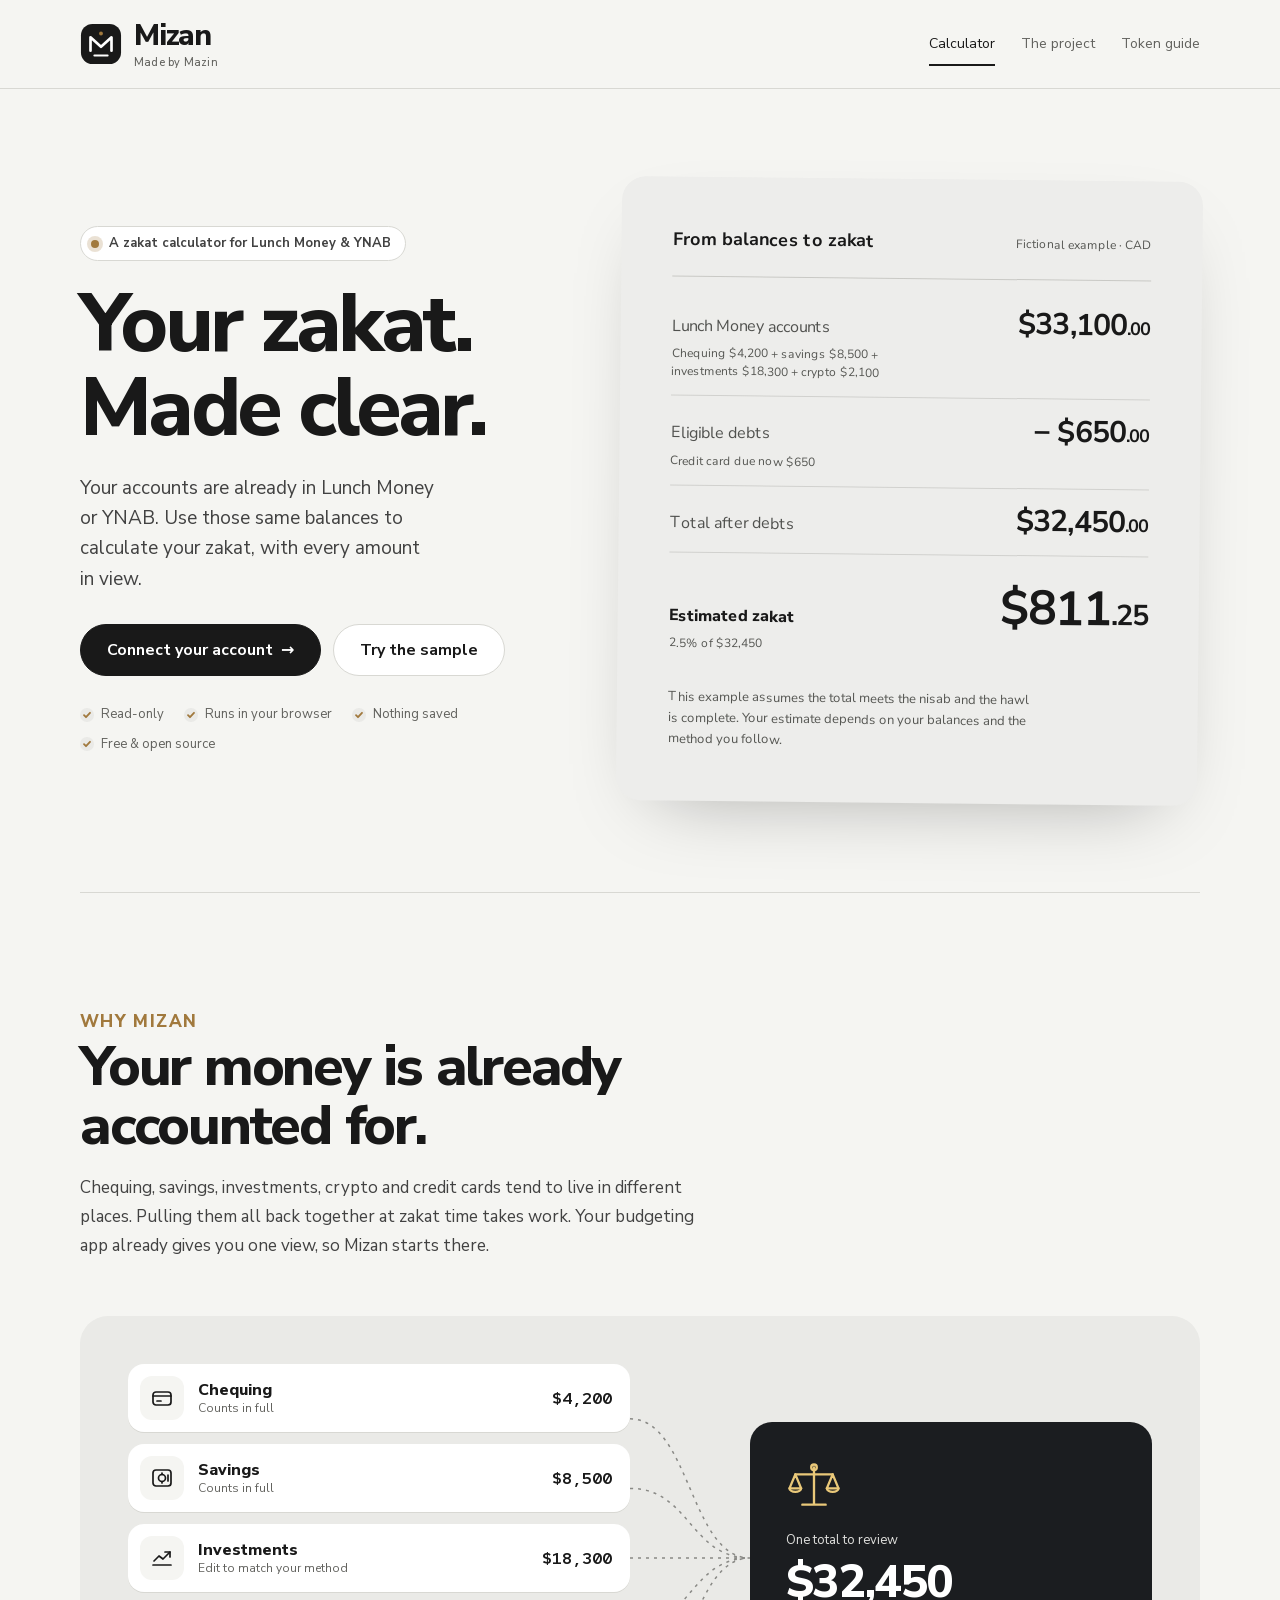
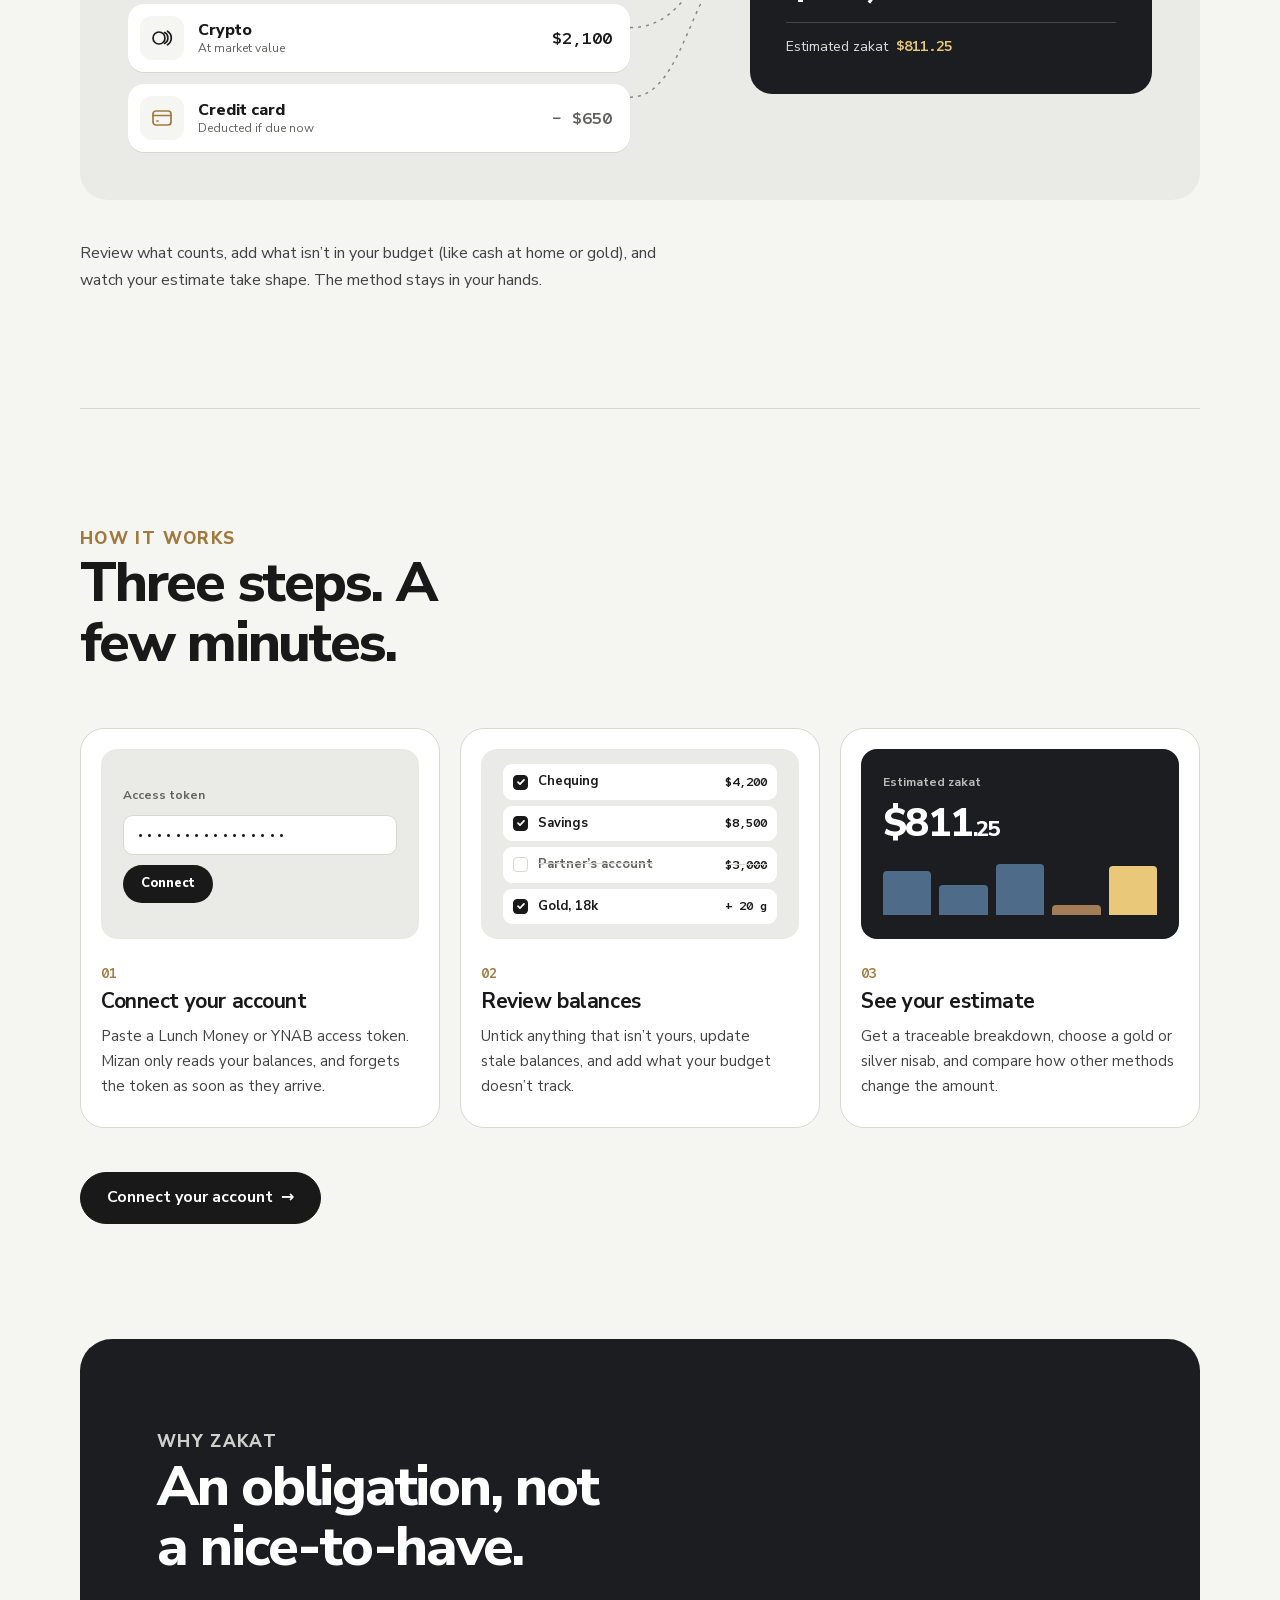
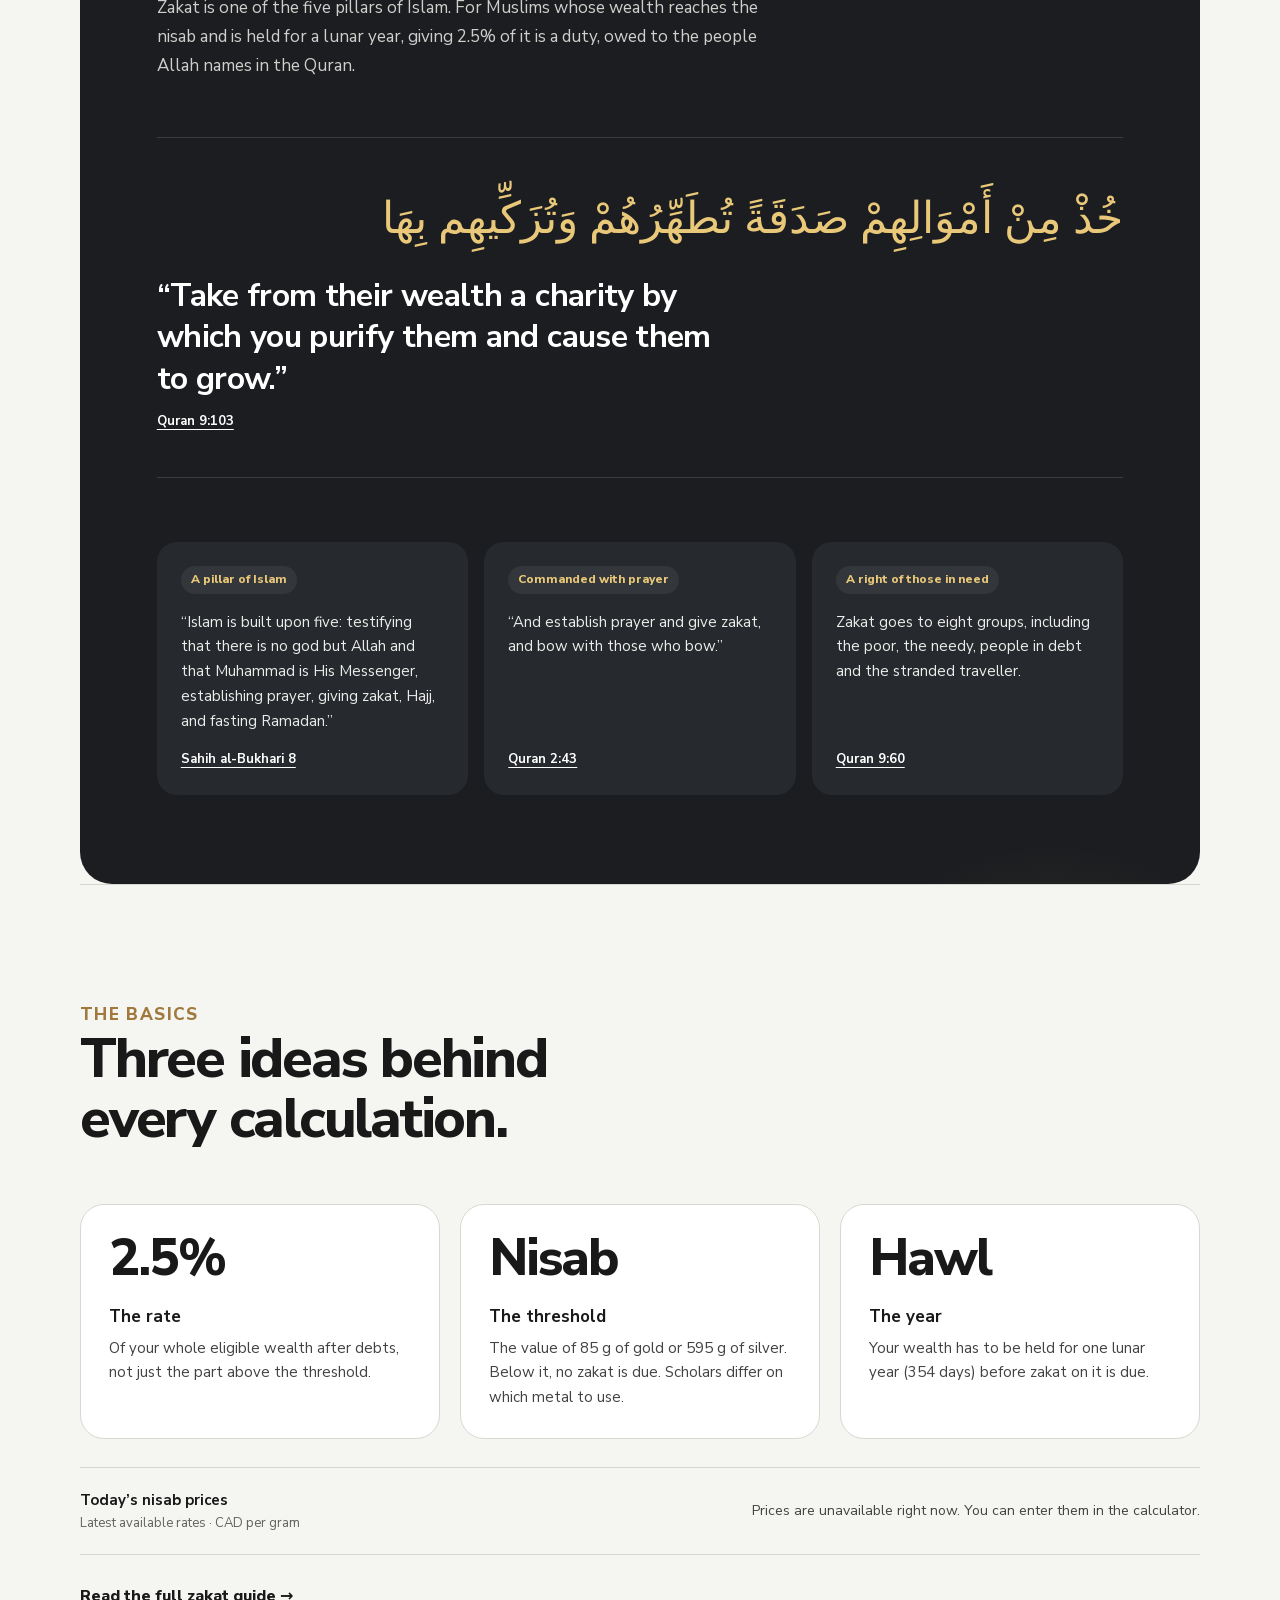
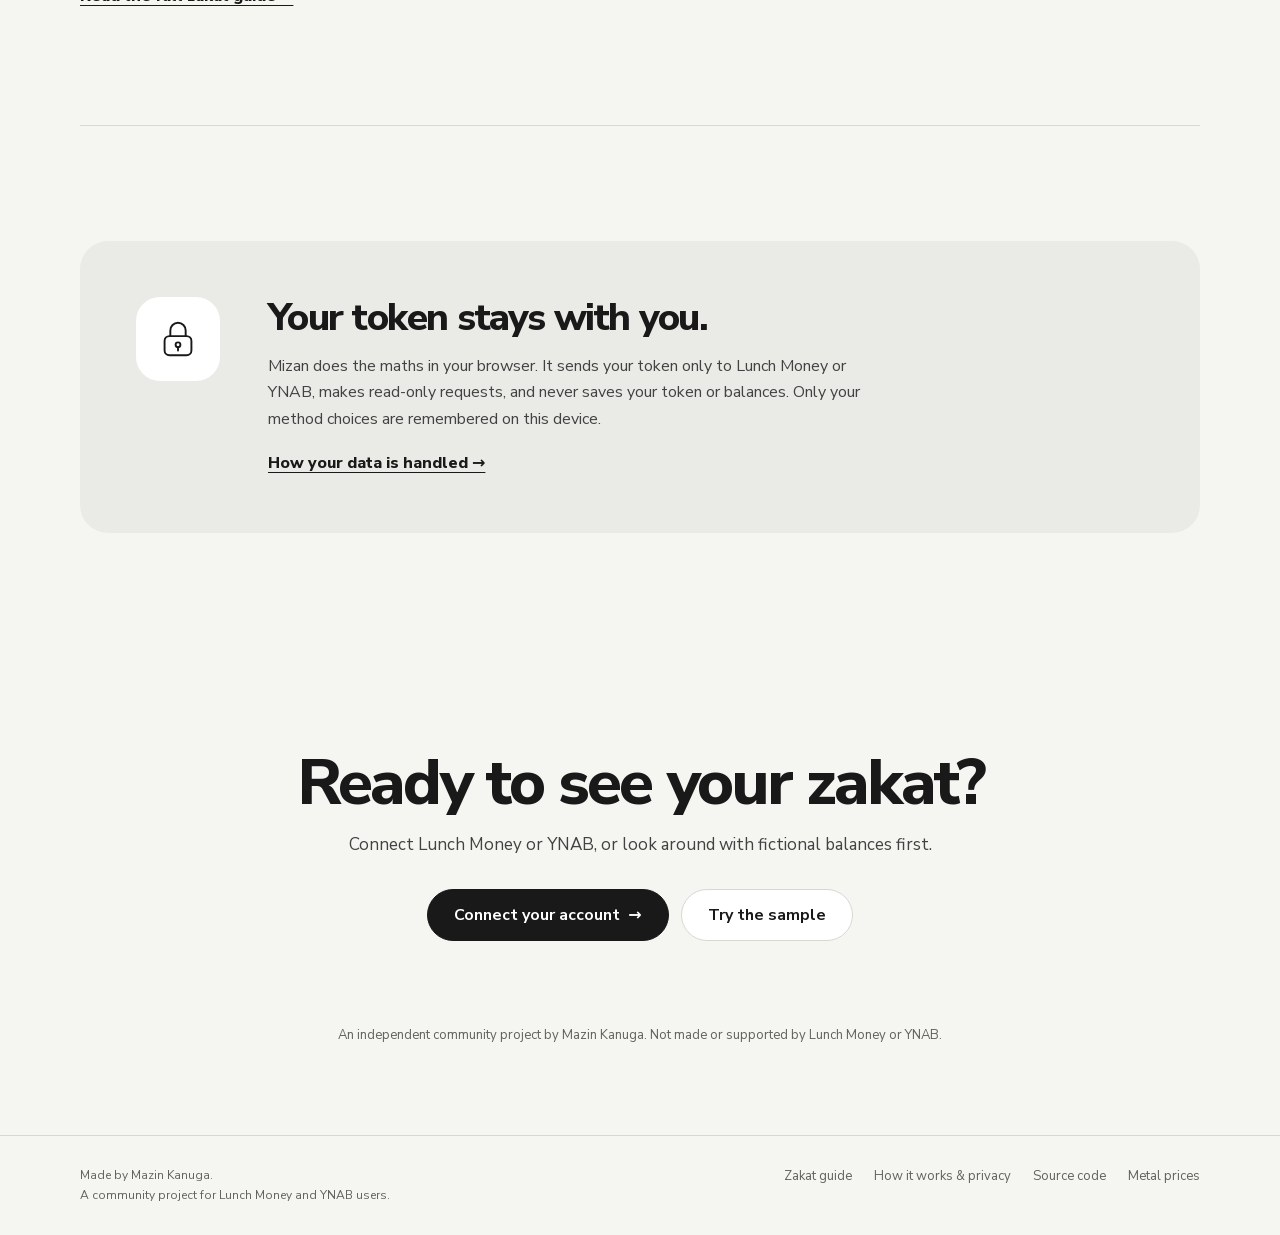
==== commit e070e618: "Add YNAB as a second source of balances - Connect screen lets you choose Lunch Money or YNAB; #conne" ====
--- a/index.html
+++ b/index.html
@@ -3,16 +3,16 @@
 <head>
 <meta charset="utf-8">
 <meta name="viewport" content="width=device-width, initial-scale=1">
-<!-- The page can connect only to the Lunch Money API and the gold and silver price API. Fonts come only from this site. -->
-<meta http-equiv="Content-Security-Policy" content="default-src 'none'; script-src 'unsafe-inline'; style-src 'self' 'unsafe-inline'; font-src 'self'; connect-src https://api.lunchmoney.dev https://api.gold-api.com; img-src data:; base-uri 'none'; form-action 'none'">
+<!-- The page can connect only to the Lunch Money and YNAB APIs and the gold and silver price API. Fonts come only from this site. -->
+<meta http-equiv="Content-Security-Policy" content="default-src 'none'; script-src 'unsafe-inline'; style-src 'self' 'unsafe-inline'; font-src 'self'; connect-src https://api.lunchmoney.dev https://api.ynab.com https://api.gold-api.com; img-src data:; base-uri 'none'; form-action 'none'">
 <meta name="referrer" content="no-referrer">
 <meta name="author" content="Mazin Kanuga">
-<meta name="description" content="Mizan is a zakat calculator for Lunch Money users. It reads your balances and gets today's gold and silver prices. Read only. Your token goes only to the Lunch Money API.">
+<meta name="description" content="Mizan is a zakat calculator for Lunch Money and YNAB users. It reads your balances and gets today's gold and silver prices. Read only. Your token goes only to the Lunch Money or YNAB API.">
 <meta name="color-scheme" content="light dark">
 <meta name="theme-color" content="#f5f5f2" media="(prefers-color-scheme: light)">
 <meta name="theme-color" content="#17191d" media="(prefers-color-scheme: dark)">
 <link rel="icon" href="data:image/svg+xml,%3Csvg%20xmlns%3D%22http%3A%2F%2Fwww.w3.org%2F2000%2Fsvg%22%20viewBox%3D%220%200%2044%2044%22%3E%3Crect%20x%3D%221%22%20y%3D%221%22%20width%3D%2242%22%20height%3D%2242%22%20rx%3D%2212%22%20fill%3D%22%23191919%22%2F%3E%3Cpath%20d%3D%22M11%2029V15L22%2025L33%2015V29M15%2034H29%22%20fill%3D%22none%22%20stroke%3D%22%23fff%22%20stroke-width%3D%222.8%22%20stroke-linecap%3D%22round%22%20stroke-linejoin%3D%22round%22%2F%3E%3Ccircle%20cx%3D%2222%22%20cy%3D%2211%22%20r%3D%222%22%20fill%3D%22%23e9c879%22%2F%3E%3C%2Fsvg%3E">
-<title>Mizan: zakat calculator for Lunch Money</title>
+<title>Mizan: zakat calculator for Lunch Money and YNAB</title>
 <link rel="stylesheet" href="styles.css">
 </head>
 <body class="calculator-page">
@@ -28,9 +28,9 @@
   <section id="home" class="home" aria-labelledby="heroHead">
     <div class="hero">
       <div class="hero-copy">
-        <p class="kicker"><span class="kicker-dot" aria-hidden="true"></span>A zakat calculator for Lunch Money</p>
+        <p class="kicker"><span class="kicker-dot" aria-hidden="true"></span>A zakat calculator for Lunch Money &amp; YNAB</p>
         <h1 id="heroHead">Your zakat.<br>Made clear.</h1>
-        <p class="hero-lead">Your accounts are already in Lunch Money. Use those same balances to calculate your zakat, with every amount in view.</p>
+        <p class="hero-lead">Your accounts are already in Lunch Money or YNAB. Use those same balances to calculate your zakat, with every amount in view.</p>
         <div class="hero-actions">
           <a class="button primary cta-connect" href="#connect">Connect your account <span aria-hidden="true">→</span></a>
           <button type="button" id="sampleBtn" class="sample-start">Try the sample</button>
@@ -58,7 +58,7 @@
       <div class="band-head">
         <p class="band-kicker">Why Mizan</p>
         <h2 id="accountsTitle">Your money is already accounted for.</h2>
-        <p>Chequing, savings, investments, crypto and credit cards tend to live in different places. Pulling them all back together at zakat time takes work. Lunch Money already gives you one view, so Mizan starts there.</p>
+        <p>Chequing, savings, investments, crypto and credit cards tend to live in different places. Pulling them all back together at zakat time takes work. Your budgeting app already gives you one view, so Mizan starts there.</p>
       </div>
       <div class="flow-illo">
         <ul class="account-tiles" aria-label="Example accounts">
@@ -76,7 +76,7 @@
           <span class="flow-result-zakat">Estimated zakat <b>$811.25</b></span>
         </div>
       </div>
-      <p class="band-foot">Review what counts, add what isn’t in Lunch Money (like cash at home or gold), and watch your estimate take shape. The method stays in your hands.</p>
+      <p class="band-foot">Review what counts, add what isn’t in your budget (like cash at home or gold), and watch your estimate take shape. The method stays in your hands.</p>
     </section>
 
     <section class="home-band steps-band" aria-labelledby="stepsTitle">
@@ -87,13 +87,13 @@
       <ol class="step-cards">
         <li>
           <div class="step-illo illo-connect" aria-hidden="true">
-            <span class="mini-label">Lunch Money access token</span>
+            <span class="mini-label">Access token</span>
             <span class="mini-field">••••••••••••••••</span>
             <span class="mini-button">Connect</span>
           </div>
           <span class="step-num">01</span>
           <h3>Connect your account</h3>
-          <p>Paste a Lunch Money access token. Mizan only reads your balances, and forgets the token as soon as they arrive.</p>
+          <p>Paste a Lunch Money or YNAB access token. Mizan only reads your balances, and forgets the token as soon as they arrive.</p>
         </li>
         <li>
           <div class="step-illo illo-review" aria-hidden="true">
@@ -104,7 +104,7 @@
           </div>
           <span class="step-num">02</span>
           <h3>Review balances</h3>
-          <p>Untick anything that isn’t yours, update stale balances, and add what Lunch Money doesn’t track.</p>
+          <p>Untick anything that isn’t yours, update stale balances, and add what your budget doesn’t track.</p>
         </li>
         <li>
           <div class="step-illo illo-estimate" aria-hidden="true">
@@ -171,7 +171,7 @@
         <span class="privacy-mark" aria-hidden="true"><svg viewBox="0 0 48 48"><rect x="10" y="21" width="28" height="20" rx="5"/><path d="M16 21v-6a8 8 0 0 1 16 0v6"/><circle cx="24" cy="30" r="2.5"/><path d="M24 32.5V36"/></svg></span>
         <div>
           <h2 id="privacyTitle">Your token stays with you.</h2>
-          <p>Mizan does the maths in your browser. It sends your token only to Lunch Money, makes read-only requests, and never saves your token or balances. Only your method choices are remembered on this device.</p>
+          <p>Mizan does the maths in your browser. It sends your token only to Lunch Money or YNAB, makes read-only requests, and never saves your token or balances. Only your method choices are remembered on this device.</p>
           <a href="how-it-works.html">How your data is handled <span aria-hidden="true">→</span></a>
         </div>
       </div>
@@ -179,30 +179,42 @@
 
     <section class="final-cta" aria-labelledby="finalTitle">
       <h2 id="finalTitle">Ready to see your zakat?</h2>
-      <p>Connect Lunch Money, or look around with fictional balances first.</p>
+      <p>Connect Lunch Money or YNAB, or look around with fictional balances first.</p>
       <div class="hero-actions"><a class="button primary cta-connect" href="#connect">Connect your account <span aria-hidden="true">→</span></a><button type="button" class="sample-start">Try the sample</button></div>
       <p id="finalStatus" class="hero-status" role="status"></p>
     </section>
-    <p class="independent-note">An independent community project by Mazin Kanuga. Not made or supported by Lunch Money.</p>
+    <p class="independent-note">An independent community project by Mazin Kanuga. Not made or supported by Lunch Money or YNAB.</p>
   </section>
 
   <section id="connectView" class="connect-view" aria-labelledby="connectHead" hidden>
     <div class="connected"><a href="./" id="backHome">← Back to home</a></div>
     <nav class="progress" aria-label="Calculation steps"><span class="step-now" aria-current="step">01 Connect your account</span><span class="divider" aria-hidden="true">/</span><span>02 Review balances</span><span class="divider" aria-hidden="true">/</span><span>03 Your estimate</span></nav>
-    <div class="view-head"><h1 id="connectHead" tabindex="-1">Connect Lunch Money.</h1><p class="note">An access token lets Mizan read your balances. It takes about a minute to make one.</p></div>
+    <div class="view-head"><h1 id="connectHead" tabindex="-1">Connect your budget.</h1><p class="note">An access token lets Mizan read your balances. It takes about a minute to make one.</p></div>
     <div class="connect-layout">
       <div class="connect-panel">
+        <fieldset class="service-choice"><legend>Where are your balances?</legend>
+          <div class="service-options">
+            <label class="service-opt"><input type="radio" name="service" value="lunchmoney" checked><span>Lunch Money</span></label>
+            <label class="service-opt"><input type="radio" name="service" value="ynab"><span>YNAB</span></label>
+          </div>
+        </fieldset>
         <ol class="connect-steps">
-          <li><span>1</span><div><strong>Make a token in Lunch Money</strong><p>Go to Settings → Developers and request a new access token. Name it “Mizan” so it’s easy to revoke later. <a href="token-guide.html" target="_blank" rel="noopener">Step-by-step guide</a></p></div></li>
+          <li><span>1</span><div>
+            <div data-service="lunchmoney"><strong>Make a token in Lunch Money</strong><p>Go to Settings → Developers and request a new access token. Name it “Mizan” so it’s easy to revoke later. <a href="token-guide.html" target="_blank" rel="noopener">Step-by-step guide</a></p></div>
+            <div data-service="ynab" hidden><strong>Make a token in YNAB</strong><p>In YNAB, open Account Settings → Developer Settings and choose New Token. Enter your password, then copy the token while it’s shown. <a href="https://api.ynab.com/#personal-access-tokens" target="_blank" rel="noopener noreferrer">YNAB’s instructions</a></p></div>
+          </div></li>
           <li><span>2</span><div><strong>Paste it here</strong>
-            <div class="connect-form"><label for="token">Lunch Money access token</label><input type="password" id="token" autocomplete="off" autocapitalize="off" autocorrect="off" spellcheck="false" data-1p-ignore data-lpignore="true" data-bwignore placeholder="Paste your access token" aria-describedby="tokenNotice"><button type="button" class="primary" id="connectBtn">Connect my accounts</button><p id="connectStatus" role="status"></p></div>
+            <div class="connect-form"><label for="token"><span data-service="lunchmoney">Lunch Money access token</span><span data-service="ynab" hidden>YNAB personal access token</span></label><input type="password" id="token" autocomplete="off" autocapitalize="off" autocorrect="off" spellcheck="false" data-1p-ignore data-lpignore="true" data-bwignore placeholder="Paste your access token" aria-describedby="tokenNotice"><button type="button" class="primary" id="connectBtn">Connect my accounts</button><p id="connectStatus" role="status"></p></div>
           </div></li>
-          <li><span>3</span><div><strong>Revoke it when you’re done</strong><p>Lunch Money tokens can change data. Mizan never does, but deleting the token afterwards keeps things tidy.</p></div></li>
+          <li><span>3</span><div><strong>Revoke it when you’re done</strong>
+            <p data-service="lunchmoney">Lunch Money tokens can change data. Mizan never does, but deleting the token afterwards keeps things tidy.</p>
+            <p data-service="ynab" hidden>YNAB tokens can change data and don’t expire. Mizan never changes anything, but revoke the token in Developer Settings afterwards.</p>
+          </div></li>
         </ol>
       </div>
       <aside class="connect-aside" aria-label="About your data">
         <h2>What happens to your token</h2>
-        <ul><li>It goes only to the Lunch Money API.</li><li>Mizan only makes read requests.</li><li id="tokenNotice">It’s cleared from the page once your balances arrive, and never saved.</li></ul>
+        <ul><li>It goes only to <span data-service="lunchmoney">the Lunch Money API</span><span data-service="ynab" hidden>the YNAB API</span>.</li><li>Mizan only makes read requests.</li><li id="tokenNotice">It’s cleared from the page once your balances arrive, and never saved.</li></ul>
         <a href="how-it-works.html" target="_blank" rel="noopener">How your data is handled</a>
         <div class="aside-sample"><p>Just looking?</p><button type="button" class="sample-start">Use fictional sample balances</button><p id="connectSampleStatus" class="hero-status" role="status"></p></div>
       </aside>
@@ -213,7 +225,7 @@
     <nav class="progress" aria-label="Calculation steps"><span>✓ 01 Connected</span><span class="divider" aria-hidden="true">/</span><button type="button" id="reviewStep" aria-controls="reviewView" aria-current="step">02 Review balances</button><span class="divider" aria-hidden="true">/</span><button type="button" id="estimateStep" aria-controls="estimateView">03 Your estimate</button></nav>
     <div class="warn" id="dataWarn" hidden></div>
     <section id="reviewView" class="flow-view" aria-labelledby="reviewHead">
-      <div class="view-head"><h1 id="reviewHead" tabindex="-1">Check your balances.</h1><p class="note">These came from Lunch Money. Uncheck anything that doesn't belong in your zakat, and update any balance that's out of date.</p></div>
+      <div class="view-head"><h1 id="reviewHead" tabindex="-1">Check your balances.</h1><p class="note">These came from <span class="provider-name">Lunch Money</span>. Uncheck anything that doesn't belong in your zakat, and update any balance that's out of date.</p></div>
       <div class="review-layout">
         <div class="review-main">
           <div class="review-warnings"><div class="warn" id="staleWarn" hidden></div></div>
@@ -274,8 +286,8 @@
 
       </div>
       <section class="history-panel chart-card" id="history" aria-labelledby="historyTitle">
-        <div class="chart-heading"><h2 id="historyTitle">Your balances over the past year.</h2><span class="chart-unit">Lunch Money history</span></div>
-        <p class="note">Selected Lunch Money accounts and debts only. Added assets, other debts and mortgage deductions are excluded. This history supports your hawl review; it cannot confirm a completed hawl.</p>
+        <div class="chart-heading"><h2 id="historyTitle">Your balances over the past year.</h2><span class="chart-unit"><span class="provider-name">Lunch Money</span> history</span></div>
+        <p class="note">Selected <span class="provider-name">Lunch Money</span> accounts and debts only. Added assets, other debts and mortgage deductions are excluded. This history supports your hawl review; it cannot confirm a completed hawl.</p>
         <div class="history-readout"><div><span id="historyDate" class="history-date"></span><strong id="historyAmount"></strong></div><span id="historyState" class="history-state"></span></div>
         <div id="historyChart" class="history-chart"></div>
         <div id="historyTicks" class="history-ticks" aria-hidden="true"></div>
@@ -289,7 +301,7 @@
   </div>
 </main>
 <footer class="foot"><div class="wrap foot-inner">
-  <div><p>Made by Mazin Kanuga.</p><p>A community project for <a href="https://lunchmoney.app" rel="noreferrer">Lunch Money</a>.</p></div>
+  <div><p>Made by Mazin Kanuga.</p><p>A community project for <a href="https://lunchmoney.app" rel="noreferrer">Lunch Money</a> and <a href="https://www.ynab.com" rel="noreferrer">YNAB</a> users.</p></div>
   <nav aria-label="Footer"><a href="zakat-guide.html">Zakat guide</a><a href="how-it-works.html">How it works &amp; privacy</a><a href="https://github.com/TechnoDudeX/lunchmoney-zakat" rel="noreferrer">Source code</a><a href="https://gold-api.com" rel="noreferrer">Metal prices</a></nav>
 </div></footer>
 <script>(function () {
@@ -329,19 +341,26 @@
   // Reading data. The only request method in this file is GET.
   // ---------------------------------------------------------------------------
 
-  function lmGet(token, path) {
-    return fetch(API + path, {
+  var SERVICES = {
+    lunchmoney: { name: "Lunch Money", api: API },
+    ynab: { name: "YNAB", api: "https://api.ynab.com/v1" }
+  };
+
+  function apiGet(service, token, path) {
+    var s = SERVICES[service];
+    return fetch(s.api + path, {
       method: "GET", credentials: "omit", cache: "no-store", redirect: "error", referrerPolicy: "no-referrer",
       headers: { "Authorization": "Bearer " + token, "Accept": "application/json" }
     }).then(function (r) {
       if (r.status === 401 || r.status === 403) throw new Error("The token does not work. Copy all of it again, or make a new token.");
-      if (r.status === 429) throw new Error("Lunch Money received too many requests. Wait 1 minute, then try again.");
-      if (!r.ok) throw new Error("Lunch Money sent error " + r.status + " for " + path.split("?")[0] + ".");
+      if (r.status === 429) throw new Error(s.name + " received too many requests. Wait a few minutes, then try again.");
+      if (!r.ok) throw new Error(s.name + " sent error " + r.status + " for " + path.split("?")[0] + ".");
       return r.json();
     }, function () {
-      throw new Error("The page cannot connect to Lunch Money. Check your internet connection.");
-    });
-  }
+      throw new Error("The page cannot connect to " + s.name + ". Check your internet connection.");
+    });
+  }
+  function lmGet(token, path) { return apiGet("lunchmoney", token, path); }
 
   function metalPrices(currency) {
     var cur = currency.toUpperCase();
@@ -515,8 +534,106 @@
             name: (src.display_name || src.name || "Deleted account") + " (closed)", note: CLOSED_NOTE });
     });
 
-    return { generated: todayIso(), budget: me.budget_name || "", currency: currency, months: months,
+    return { generated: todayIso(), budget: me.budget_name || "", currency: currency, months: months, provider: "Lunch Money",
              accounts: accounts, debts: debts, mortgages: mortgages, prices: prices, sample: false, warnings: warnings };
+  }
+
+  // ---------------------------------------------------------------------------
+  // YNAB. Its accounts are turned into the same rows as Lunch Money accounts, so the calculator is shared.
+  // YNAB amounts are in milliunits (1000 = 1.00), and liabilities are negative.
+  // ---------------------------------------------------------------------------
+
+  var YNAB_INVEST = /\b(invest\w*|brokerage|stocks?|shares|etfs?|index|funds?|tfsa|isa|crypto\w*|bitcoin|btc|eth|gold|silver)\b/i;
+  var YNAB_LOANS = ["lineOfCredit", "otherLiability", "autoLoan", "studentLoan", "personalLoan", "medicalDebt", "otherDebt"];
+
+  // The Lunch Money type that kindOf understands, for a YNAB account.
+  function ynabType(a) {
+    var t = a.type;
+    if (t === "checking" || t === "savings" || t === "cash") return "cash";
+    if (t === "creditCard") return "credit";
+    if (t === "mortgage") return "loan";
+    if (YNAB_LOANS.indexOf(t) >= 0) return "loan";
+    // Tracking accounts: investments are usually named as such; a home or car is not zakat wealth.
+    if (t === "otherAsset") return YNAB_INVEST.test(a.name || "") || RETIREMENT.test(a.name || "") ? "investment" : "other asset";
+    return "";
+  }
+  var ynabSign = function (a) { var t = ynabType(a); return t === "credit" || t === "loan" ? -1 : 1; };
+
+  // Month-end balances: today's balance less the transactions dated after each month's end.
+  function ynabHistory(accounts, transactions, months) {
+    var last = months.length - 1;
+    var ends = months.map(function (m) {
+      var p = m.split("-");
+      return m + "-" + pad(new Date(+p[0], +p[1], 0).getDate());
+    });
+    var byAccount = {};
+    transactions.forEach(function (t) {
+      if (t.deleted) return;
+      (byAccount[t.account_id] = byAccount[t.account_id] || []).push(t);
+    });
+    return accounts.map(function (a) {
+      var txs = byAccount[a.id] || [], sign = ynabSign(a);
+      var first = txs.reduce(function (min, t) { return !min || t.date < min ? t.date : min; }, "");
+      var balances = [];
+      for (var i = 0; i < last; i++) {
+        var after = 0;
+        txs.forEach(function (t) { if (t.date > ends[i]) after += t.amount; });
+        var value = (a.balance - after) / 1000;
+        // Empty before its first transaction in this period: the account was most likely not open yet.
+        if (first && ends[i] < first && Math.abs(value) < 0.005) continue;
+        balances.push({ month: months[i], to_base: sign * value });
+      }
+      return { source: { type: "plaid", plaid_account_id: a.id }, balances: balances };
+    });
+  }
+
+  function ynabData(budget, accounts, transactions, prices, months) {
+    var currency = ((budget.currency_format && budget.currency_format.iso_code) || "usd").toLowerCase();
+    var live = accounts.filter(function (a) { return !a.deleted; });
+    var tracking = {};
+    var rows = live.map(function (a) {
+      if (a.type === "otherAsset") tracking["plaid:" + a.id] = true;
+      return { id: a.id, name: a.name, display_name: a.name, type: ynabType(a), subtype: a.type === "mortgage" ? "mortgage" : "",
+               status: a.closed ? "closed" : a.direct_import_in_error ? "error" : "active", currency: currency,
+               to_base: ynabSign(a) * (Number(a.balance) || 0) / 1000 };
+    });
+    var history = transactions ? ynabHistory(live, transactions, months) : [];
+    var data = buildData({ budget_name: budget.name, primary_currency: currency }, rows, [], [], [], history, prices, months);
+    data.provider = "YNAB";
+    data.accounts.forEach(function (row) {
+      if (tracking[row.key] && row.status !== "closed") {
+        row.note = ("YNAB tracking account. These balances are often updated by hand, so check that it is current. " + row.note).trim();
+      }
+    });
+    return data;
+  }
+
+  function loadFromYnab(token) {
+    var months = lastMonths(13), warnings = [];
+    return apiGet("ynab", token, "/budgets?include_accounts=true").then(function (r) {
+      var budgets = ((r.data && r.data.budgets) || []).slice();
+      if (!budgets.length) throw new Error("No budgets were found in this YNAB account.");
+      // The budget changed most recently is the one in use.
+      budgets.sort(function (a, b) { return String(b.last_modified_on || "").localeCompare(String(a.last_modified_on || "")); });
+      var budget = budgets[0], id = encodeURIComponent(budget.id);
+      if (budgets.length > 1) {
+        warnings.push("You have " + budgets.length + " budgets in YNAB. Mizan used “" + budget.name + "”, the one changed most recently.");
+      }
+      var currency = ((budget.currency_format && budget.currency_format.iso_code) || "usd").toLowerCase();
+      var accounts = budget.accounts ? Promise.resolve(budget.accounts)
+        : apiGet("ynab", token, "/budgets/" + id + "/accounts").then(function (a) { return (a.data && a.data.accounts) || []; });
+      return Promise.all([
+        accounts,
+        apiGet("ynab", token, "/budgets/" + id + "/transactions?since_date=" + months[0] + "-01").then(
+          function (t) { return (t.data && t.data.transactions) || []; },
+          function () { warnings.push("The page could not read your YNAB transactions, so the hawl table is not complete."); return null; }),
+        metalPrices(currency)
+      ]).then(function (res) {
+        var data = ynabData(budget, res[0], res[1], res[2], months);
+        data.warnings = warnings.concat(data.warnings);
+        return data;
+      });
+    });
   }
 
   function sampleData() {
@@ -526,7 +643,7 @@
     };
     return metalPrices("cad").then(function (prices) {
       return {
-        generated: todayIso(), budget: "Sample budget", currency: "cad", months: months, sample: true, prices: prices, warnings: [],
+        generated: todayIso(), budget: "Sample budget", currency: "cad", months: months, sample: true, provider: "Lunch Money", prices: prices, warnings: [],
         accounts: [
           { key: "s1", name: "Sample Bank Chequing", amount: 4200, status: "active", updated: todayIso(), note: "", include: true, history: grow(2500, 150, 4200) },
           { key: "s2", name: "Sample Bank Savings", amount: 8500, status: "active", updated: todayIso(), note: "", include: true, history: grow(5000, 300, 8500) },
@@ -569,6 +686,7 @@
     money = new Intl.NumberFormat(undefined, { style: "currency", currency: cur });
     price = new Intl.NumberFormat(undefined, { style: "currency", currency: cur, maximumFractionDigits: 3 });
     document.querySelectorAll(".cur").forEach(function (el) { el.textContent = cur; });
+    document.querySelectorAll(".provider-name").forEach(function (el) { el.textContent = D.provider || "Lunch Money"; });
 
     $("sub").textContent = D.sample ? "Sample accounts · " + cur + " · Fictional balances" : D.budget + " · " + cur + " · " + fdate(D.generated);
     $("priceInfo").textContent = D.prices.fallback ? "You can enter prices manually." : "Prices from " + D.prices.source + " · " + fdate(D.prices.date) + ". You can edit these values.";
@@ -580,7 +698,7 @@
     accountRows = buildRows(D.accounts, "accountRows");
     debtRows = buildRows(D.debts, "debtRows");
     $("noDebts").hidden = D.debts.length > 0;
-    $("mortgageInfo").textContent = D.mortgages.length ? "A mortgage was found in Lunch Money. Enter only the amount you can deduct; the full balance is not deducted automatically." : "";
+    $("mortgageInfo").textContent = D.mortgages.length ? "A mortgage was found in " + D.provider + ". Enter only the amount you can deduct; the full balance is not deducted automatically." : "";
     var stale = accountRows.concat(debtRows).filter(function (r) { return r.stale && r.data.include && r.data.amount; })
       .map(function (r) { return r.data.name; });
     $("staleWarn").hidden = !stale.length;
@@ -607,9 +725,11 @@
       tr.innerHTML =
         '<td><label class="include-target"><input type="checkbox" aria-label="Include ' + esc(a.name) + '"' + (a.include ? " checked" : "") + '></label></td>' +
         '<td><span class="name">' + esc(a.name) + "</span>" +
-        '<div class="note"><span class="source-state">' + (D.sample ? "Sample balance" : "Lunch Money") + '</span></div>' +
-        (a.status === "closed" ? "" : '<div class="note">Balance from ' + esc(fdate(a.updated)) +
-          (stale ? ' <span class="badge">not current</span>' : "") + "</div>") +
+        '<div class="note"><span class="source-state">' + (D.sample ? "Sample balance" : D.provider) + '</span></div>' +
+        (a.status === "closed" ? "" : a.updated || D.provider !== "YNAB" ? '<div class="note">Balance from ' + esc(fdate(a.updated)) +
+          (stale ? ' <span class="badge">not current</span>' : "") + "</div>"
+          // YNAB balances have no date: the only warning is a bank import error.
+          : stale ? '<div class="note">Bank import error in YNAB <span class="badge">not current</span></div>' : "") +
         (a.note ? '<div class="note">' + esc(a.note) + "</div>" : "") + "</td>" +
         '<td class="num"><input type="number" step="0.01" aria-label="Amount for ' + esc(a.name) + '"></td>';
       var cb = tr.querySelector("input[type=checkbox]"), input = tr.querySelector("input[type=number]");
@@ -756,7 +876,7 @@
   }
 
   function sourceOf(row) {
-    return isAdjusted(row) ? "Adjusted here" : D.sample ? "Sample balance" : "Lunch Money";
+    return isAdjusted(row) ? "Adjusted here" : D.sample ? "Sample balance" : D.provider || "Lunch Money";
   }
 
   function calculationItems(t) {
@@ -857,7 +977,7 @@
     $("historyCursor").disabled = false;
     if (historySelection == null) historySelection = months.length - 1;
     historySelection = Math.min(historySelection, months.length - 1);
-    var svg = '<svg viewBox="0 0 720 240" role="img" aria-labelledby="historySvgTitle historySvgDesc"><title id="historySvgTitle">Your selected Lunch Money balances over time</title><desc id="historySvgDesc">Complete totals are connected only across adjacent complete months. Hollow markers show partial subtotals. Missing months have no marker. Use the slider or data table for exact amounts.</desc>';
+    var svg = '<svg viewBox="0 0 720 240" role="img" aria-labelledby="historySvgTitle historySvgDesc"><title id="historySvgTitle">Your selected ' + esc(D.provider || "Lunch Money") + ' balances over time</title><desc id="historySvgDesc">Complete totals are connected only across adjacent complete months. Hollow markers show partial subtotals. Missing months have no marker. Use the slider or data table for exact amounts.</desc>';
     [18, 84, 150, 216].forEach(function (at) { svg += '<line class="chart-grid" x1="20" x2="700" y1="' + at + '" y2="' + at + '"/>'; });
     svg += '<line class="chart-zero" x1="20" x2="700" y1="' + historyModel.zeroY.toFixed(2) + '" y2="' + historyModel.zeroY.toFixed(2) + '"/>';
     if (ready) svg += '<line class="chart-threshold" x1="20" x2="700" y1="' + historyModel.thresholdY.toFixed(2) + '" y2="' + historyModel.thresholdY.toFixed(2) + '"/>';
@@ -941,9 +1061,9 @@
         below.map(function (m) { return fdate(m.month); }).join(", ") + ". Ask a scholar how this affects your zakat year."
         : "These accounts were at or above the " + metal + " nisab in all " + completeLabel + ".")) +
       (partial ? " Partial history: " + partial + (partial === 1 ? " row is missing" : " rows are missing") + " selected account balances; partial totals are not classified against the nisab." : "") +
-      (missing ? " Lunch Money has no selected balances for " + missing + (missing === 1 ? " row" : " rows") + ", so the table cannot check them." : "") +
+      (missing ? " " + (D.provider || "Lunch Money") + " has no selected balances for " + missing + (missing === 1 ? " row" : " rows") + ", so the table cannot check them." : "") +
       (late ? " " + late + (late === 1 ? " selected balance starts" : " selected balances start") + " after the first month, so the table counts " +
-        (late === 1 ? "it" : "them") + " only from the first month-end balance in Lunch Money. If one was open before then, its earlier balance is not counted." : "");
+        (late === 1 ? "it" : "them") + " only from the first month-end balance in " + (D.provider || "Lunch Money") + ". If one was open before then, its earlier balance is not counted." : "");
     renderHistory(months, t.nisab, t.nisabReady);
     $("hawlRows").innerHTML = months.map(function (m, i) {
       var w = Math.max(0, m.total) / max * 100;
@@ -977,23 +1097,33 @@
   // The home page and the connect screen. Once balances are loaded, the calculator stays in view.
   function route() {
     if (D) return;
-    var connecting = location.hash === "#connect" || location.hash === "#token";  // #token: older links from the token guide
+    var connecting = /^#(connect|token)/.test(location.hash);  // #token: older links from the token guide
     $("home").hidden = connecting;
     $("connectView").hidden = !connecting;
+    if (location.hash === "#connect-ynab") { document.querySelector("input[name=service][value=ynab]").checked = true; showService(); }
     if (connecting) {
       window.scrollTo(0, 0);
       $("connectHead").focus({ preventScroll: true });
     }
   }
+  // The connect screen's instructions follow the chosen service.
+  function showService() {
+    var service = radio("service");
+    document.querySelectorAll("[data-service]").forEach(function (el) { el.hidden = el.getAttribute("data-service") !== service; });
+    $("connectStatus").textContent = "";
+  }
+  document.querySelectorAll("input[name=service]").forEach(function (el) { el.addEventListener("change", showService); });
   window.addEventListener("hashchange", route);
   route();
 
   $("connectBtn").addEventListener("click", function () {
     var token = $("token").value.trim();
     $("token").value = "";  // the token is not kept in the page
-    if (!token) { busy(false, "Paste your Lunch Money access token first.", true, "connectStatus"); return; }
-    busy(true, "The page reads your balances from Lunch Money...", false, "connectStatus");
-    loadFromLunchMoney(token).then(function (data) {
+    var service = radio("service");
+    var name = SERVICES[service].name;
+    if (!token) { busy(false, "Paste your " + name + " access token first.", true, "connectStatus"); return; }
+    busy(true, "The page reads your balances from " + name + "...", false, "connectStatus");
+    (service === "ynab" ? loadFromYnab(token) : loadFromLunchMoney(token)).then(function (data) {
       token = null;
       busy(false, "");
       show(data);
--- a/styles.css
+++ b/styles.css
@@ -2333,3 +2333,14 @@
 @media(prefers-color-scheme:dark) {
   .why-inner,.flow-result { box-shadow:inset 0 0 0 1px #3a3c40; }
 }
+
+/* Connect screen: which service the balances come from */
+.service-choice { margin:0 0 30px; padding:0 0 26px; border:0; border-bottom:1px solid var(--line); }
+.service-choice legend { padding:0; margin-bottom:12px; color:var(--ink); font-size:15px; font-weight:800; }
+.service-options { display:grid; grid-template-columns:repeat(2,minmax(0,1fr)); gap:10px; max-width:420px; }
+.service-opt { position:relative; display:flex; }
+.service-opt input { position:absolute; opacity:0; pointer-events:none; }
+.service-opt span { flex:1; display:flex; align-items:center; justify-content:center; min-height:52px; padding:10px 16px; border:1px solid var(--line); border-radius:14px; background:var(--bg); color:var(--text); font-weight:800; cursor:pointer; transition:border-color .15s,background .15s,color .15s; }
+.service-opt span:hover { border-color:var(--muted); }
+.service-opt input:checked+span { border-color:var(--deep); background:var(--deep); color:var(--on-deep); }
+.service-opt input:focus-visible+span { outline:2px solid var(--deep); outline-offset:3px; }
